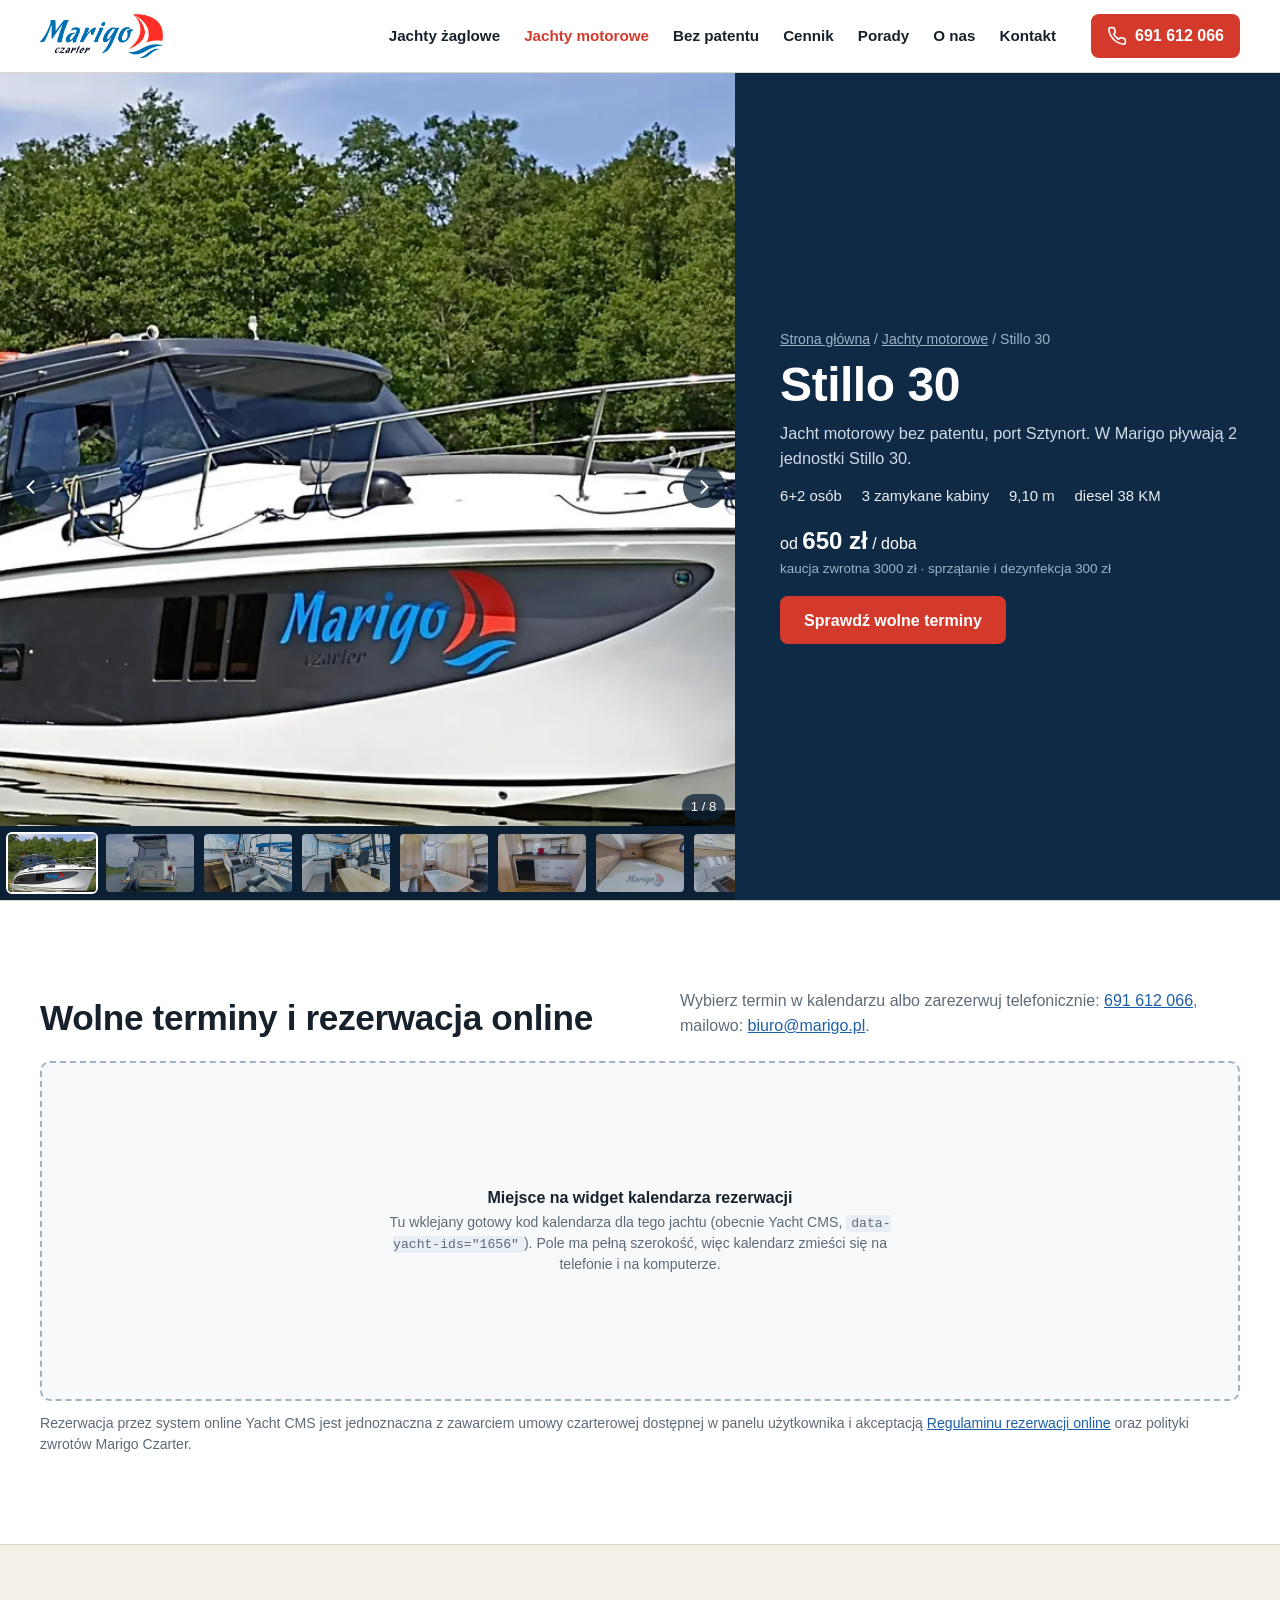
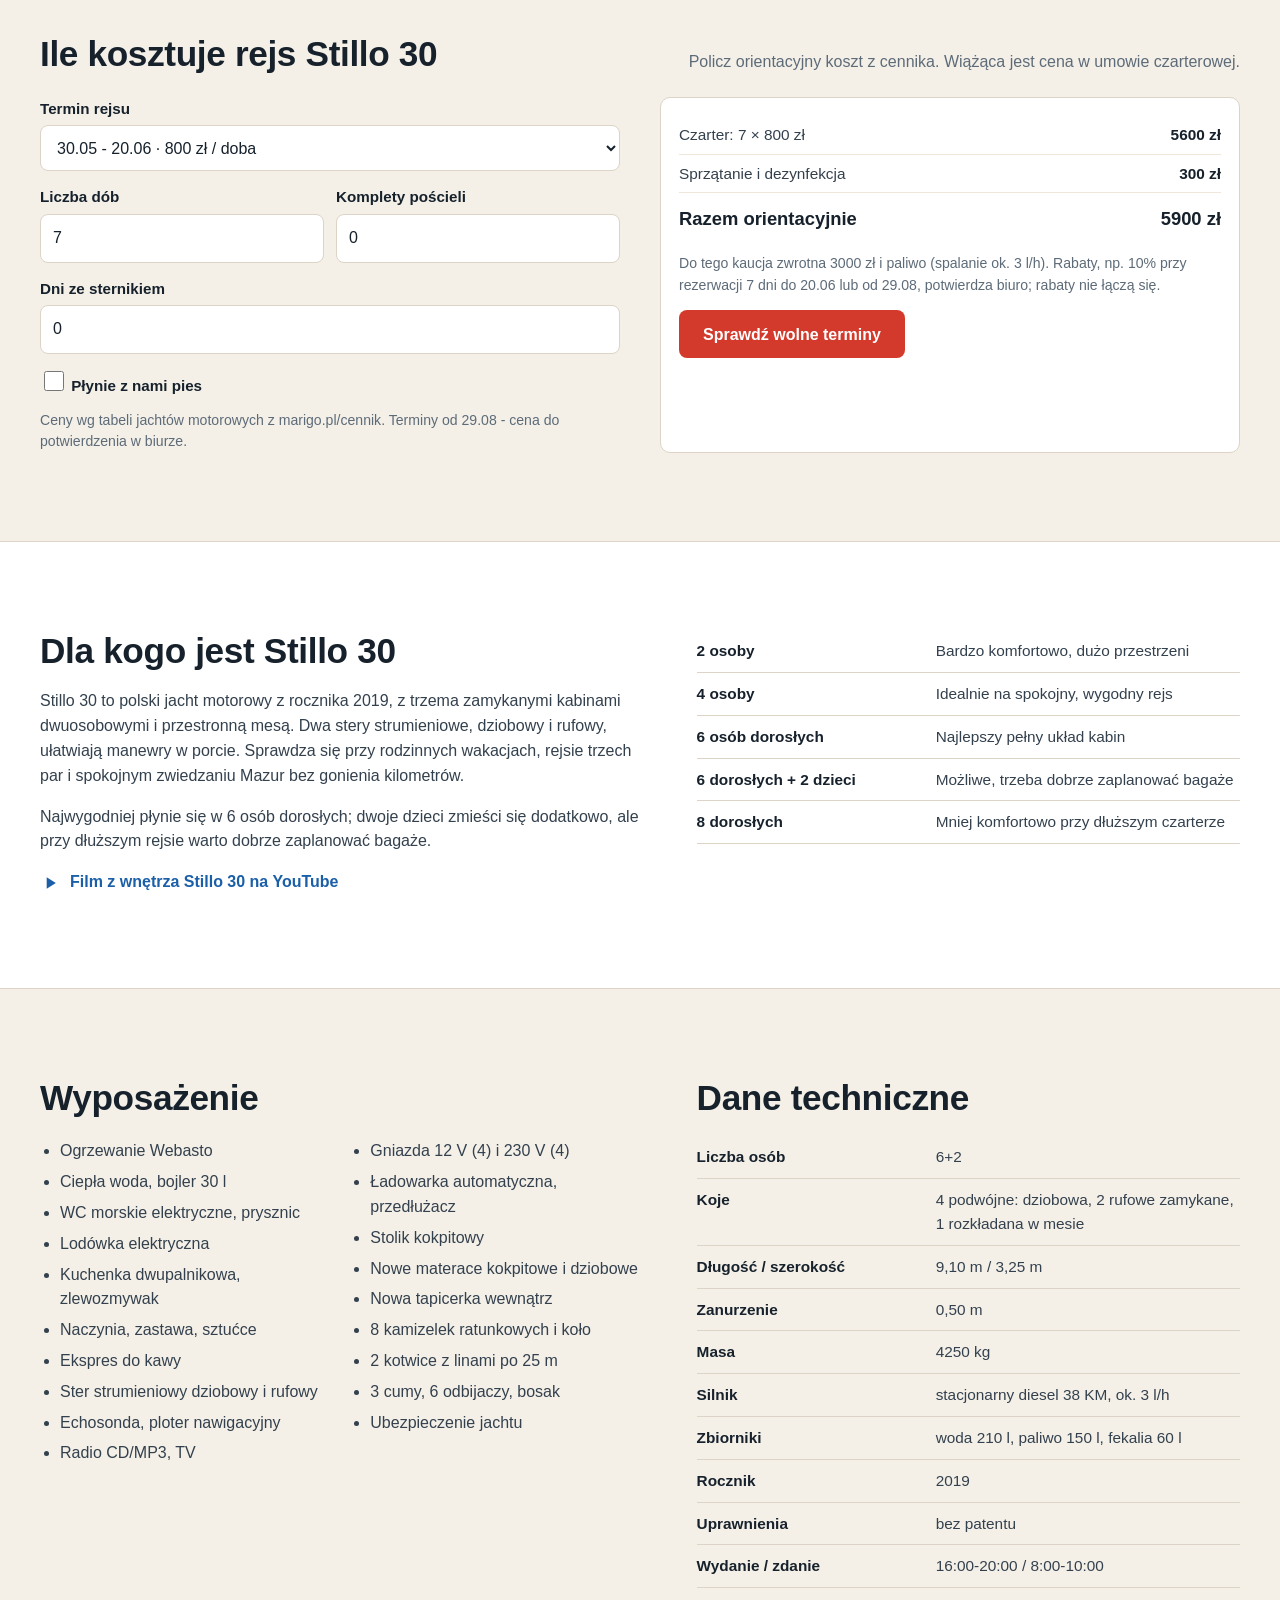
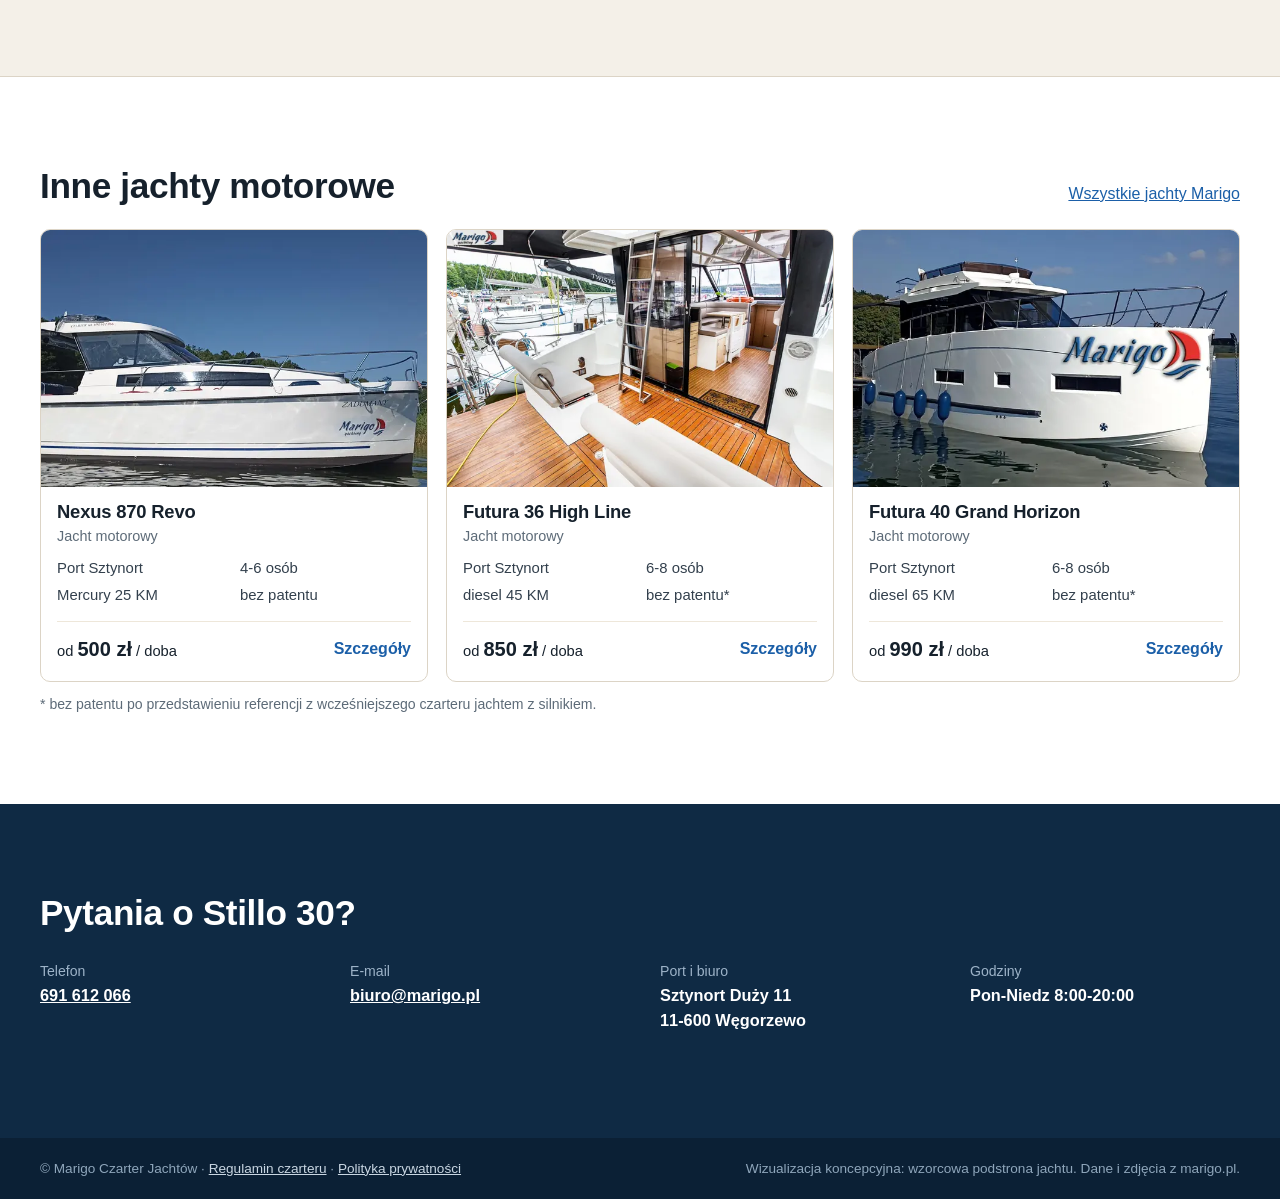
==== jacht.html @ 14c4dad3 "Wizualizacja Marigo: strona glowna + szablon podstrony jachtu (Stillo 30)" ====
<!doctype html>
<html lang="pl">
<head>
<meta charset="utf-8">
<meta name="viewport" content="width=device-width, initial-scale=1">
<meta name="robots" content="noindex, nofollow">
<title>Stillo 30 - czarter jachtu motorowego bez patentu, Sztynort - Marigo (wizualizacja)</title>
<meta name="description" content="Wzorcowa podstrona jachtu: Stillo 30, jacht motorowy bez patentu w porcie Sztynort. Galeria, parametry, kalendarz rezerwacji i kalkulator kosztu.">
<link rel="preload" as="image" href="img/stillo-1.webp">
<link rel="stylesheet" href="style.css">
</head>
<body>
<!-- Szablon podstrony jachtu (wzor: Stillo 30). Dane, ceny i zdjecia z marigo.pl/stillo-30 i marigo.pl/cennik (stan 22.10.2026).
     Ramka #kalendarz to miejsce na gotowy kod widgetu kalendarza rezerwacji - na obecnej stronie:
     <div data-yacht-widget="calendar" data-yacht-ids="1656" ...> + skrypt widget.yachtcms.eu/sdk/yacht-sdk.js -->
<header class="top">
  <div class="wrap">
    <a class="logo" href="index.html" aria-label="Marigo Czarter - strona główna"><img src="img/logo-marigo.png" alt="Marigo czarter" width="421" height="150"></a>
    <nav class="nav" aria-label="Menu główne">
      <a href="index.html#flota">Jachty żaglowe</a>
      <a href="index.html#flota" class="akt">Jachty motorowe</a>
      <a href="index.html#flota">Bez patentu</a>
      <a href="index.html#ceny">Cennik</a>
      <a href="https://marigo.pl/blog/" target="_blank" rel="noopener">Porady</a>
      <a href="index.html#o-nas">O nas</a>
      <a href="#kontakt">Kontakt</a>
    </nav>
    <a class="top-tel" href="tel:+48691612066" aria-label="Zadzwoń: 691 612 066"><svg class="ico" viewBox="0 0 24 24" fill="none" stroke="currentColor" stroke-width="2" stroke-linecap="round" stroke-linejoin="round" aria-hidden="true"><path d="M22 16.9v3a2 2 0 0 1-2.2 2 19.8 19.8 0 0 1-8.6-3.1 19.5 19.5 0 0 1-6-6A19.8 19.8 0 0 1 2.1 4.2 2 2 0 0 1 4.1 2h3a2 2 0 0 1 2 1.7c.1.9.4 1.8.7 2.7a2 2 0 0 1-.5 2.1L8 9.8a16 16 0 0 0 6 6l1.3-1.3a2 2 0 0 1 2.1-.4c.9.3 1.8.6 2.7.7a2 2 0 0 1 1.7 2z"/></svg><span>691 612 066</span></a>
    <button class="burger" type="button" aria-expanded="false" aria-controls="panel" aria-label="Otwórz menu"><svg class="ico" viewBox="0 0 24 24" fill="none" stroke="currentColor" stroke-width="2.2" stroke-linecap="round" aria-hidden="true"><path d="M4 7h16M4 12h16M4 17h16"/></svg></button>
  </div>
  <div class="panel" id="panel">
    <a href="index.html#flota">Wszystkie jachty</a>
    <a href="#kalendarz">Wolne terminy Stillo 30</a>
    <a href="#koszt">Koszt rejsu</a>
    <a href="#wyposazenie">Wyposażenie i dane</a>
    <a href="index.html#ceny">Cennik i zasady</a>
    <a href="#kontakt">Kontakt</a>
  </div>
</header>

<main>
  <section class="jhero">
    <div class="galeria" id="galeria">
      <img class="glowne" id="glowne" src="img/stillo-1.webp" alt="Stillo 30 Marigo na jeziorze" width="1400" height="680" fetchpriority="high">
      <button class="strz l" type="button" data-kier="-1" aria-label="Poprzednie zdjęcie"><svg class="ico" viewBox="0 0 24 24" fill="none" stroke="currentColor" stroke-width="2.4" stroke-linecap="round" aria-hidden="true"><path d="M15 5l-7 7 7 7"/></svg></button>
      <button class="strz p" type="button" data-kier="1" aria-label="Następne zdjęcie"><svg class="ico" viewBox="0 0 24 24" fill="none" stroke="currentColor" stroke-width="2.4" stroke-linecap="round" aria-hidden="true"><path d="M9 5l7 7-7 7"/></svg></button>
      <span class="licz" id="licz">1 / 8</span>
      <div class="miniatury" id="miniatury">
        <button type="button" aria-current="true" data-src="img/stillo-1.webp" data-alt="Stillo 30 Marigo na jeziorze"><img src="img/stillo-1-t.webp" alt="" loading="lazy"></button>
        <button type="button" data-src="img/stillo-2.webp" data-alt="Rufa Stillo 30 z platformą kąpielową"><img src="img/stillo-2-t.webp" alt="" loading="lazy"></button>
        <button type="button" data-src="img/stillo-3.webp" data-alt="Sterówka Stillo 30"><img src="img/stillo-3-t.webp" alt="" loading="lazy"></button>
        <button type="button" data-src="img/stillo-4.webp" data-alt="Część dzienna przy sterówce"><img src="img/stillo-4-t.webp" alt="" loading="lazy"></button>
        <button type="button" data-src="img/stillo-5.webp" data-alt="Mesa Stillo 30"><img src="img/stillo-5-t.webp" alt="" loading="lazy"></button>
        <button type="button" data-src="img/stillo-6.webp" data-alt="Kambuz Stillo 30"><img src="img/stillo-6-t.webp" alt="" loading="lazy"></button>
        <button type="button" data-src="img/stillo-7.webp" data-alt="Kabina rufowa Stillo 30"><img src="img/stillo-7-t.webp" alt="" loading="lazy"></button>
        <button type="button" data-src="img/stillo-8.webp" data-alt="Mesa i zejście do kabin"><img src="img/stillo-8-t.webp" alt="" loading="lazy"></button>
      </div>
    </div>
    <div class="jpanel">
      <div class="wrap">
        <p class="okruchy"><a href="index.html">Strona główna</a> / <a href="index.html#flota">Jachty motorowe</a> / Stillo 30</p>
        <h1>Stillo 30</h1>
        <p class="pod">Jacht motorowy bez patentu, port Sztynort. W Marigo pływają 2 jednostki Stillo 30.</p>
        <ul class="fakty">
          <li>6+2 osób</li>
          <li>3 zamykane kabiny</li>
          <li>9,10 m</li>
          <li>diesel 38 KM</li>
        </ul>
        <p class="jcena">od <b>650 zł</b> / doba<small>kaucja zwrotna 3000 zł · sprzątanie i dezynfekcja 300 zł</small></p>
        <a class="btn btn-red" href="#kalendarz" id="cta-terminy">Sprawdź wolne terminy</a>
      </div>
    </div>
  </section>

  <section class="sek" id="kalendarz">
    <div class="wrap">
      <div class="sek-head">
        <h2>Wolne terminy i rezerwacja online</h2>
        <p>Wybierz termin w kalendarzu albo zarezerwuj telefonicznie: <a href="tel:+48691612066">691 612 066</a>, mailowo: <a href="mailto:biuro@marigo.pl">biuro@marigo.pl</a>.</p>
      </div>
      <!-- ZASLEPKA: tu wkleic gotowy kod widgetu kalendarza rezerwacji dla tego jachtu -->
      <div class="widget jasny duzy" role="note">
        <strong>Miejsce na widget kalendarza rezerwacji</strong>
        <p>Tu wklejany gotowy kod kalendarza dla tego jachtu (obecnie Yacht CMS, <code>data-yacht-ids="1656"</code>). Pole ma pełną szerokość, więc kalendarz zmieści się na telefonie i na komputerze.</p>
      </div>
      <p class="uwaga">Rezerwacja przez system online Yacht CMS jest jednoznaczna z zawarciem umowy czarterowej dostępnej w panelu użytkownika i akceptacją <a href="https://marigo.pl/regulamin-rezerwacji-online/" target="_blank" rel="noopener">Regulaminu rezerwacji online</a> oraz polityki zwrotów Marigo Czarter.</p>
    </div>
  </section>

  <section class="sek sand" id="koszt">
    <div class="wrap">
      <div class="sek-head">
        <h2>Ile kosztuje rejs Stillo 30</h2>
        <p>Policz orientacyjny koszt z cennika. Wiążąca jest cena w umowie czarterowej.</p>
      </div>
      <div class="kal-grid">
        <form class="form" id="kalk" onsubmit="return false">
          <div class="pole">
            <label for="k-termin">Termin rejsu</label>
            <select id="k-termin">
              <option value="650" data-sezon="0">15.04 - 29.04 · 650 zł / doba</option>
              <option value="700" data-sezon="0">29.04 - 03.05 · 700 zł / doba</option>
              <option value="700" data-sezon="0">03.05 - 20.05 · 700 zł / doba</option>
              <option value="750" data-sezon="0">20.05 - 26.05 · 750 zł / doba</option>
              <option value="950" data-sezon="0">26.05 - 30.05 · 950 zł / doba</option>
              <option value="800" data-sezon="0" selected>30.05 - 20.06 · 800 zł / doba</option>
              <option value="850" data-sezon="1">20.06 - 27.06 · 850 zł / doba</option>
              <option value="900" data-sezon="1">27.06 - 11.07 · 900 zł / doba</option>
              <option value="800" data-sezon="1">11.07 - 15.08 · 800 zł / doba</option>
              <option value="700" data-sezon="1">15.08 - 22.08 · 700 zł / doba</option>
              <option value="650" data-sezon="1">22.08 - 29.08 · 650 zł / doba</option>
            </select>
          </div>
          <div class="pola2">
            <div class="pole">
              <label for="k-doby">Liczba dób</label>
              <input type="number" id="k-doby" min="2" max="21" value="7" inputmode="numeric">
            </div>
            <div class="pole">
              <label for="k-poscie">Komplety pościeli</label>
              <input type="number" id="k-poscie" min="0" max="8" value="0" inputmode="numeric">
            </div>
          </div>
          <div class="pole">
            <label for="k-sternik">Dni ze sternikiem</label>
            <input type="number" id="k-sternik" min="0" max="21" value="0" inputmode="numeric">
          </div>
          <label class="chk"><input type="checkbox" id="k-pies"> Płynie z nami pies</label>
          <p class="uwaga">Ceny wg tabeli jachtów motorowych z marigo.pl/cennik. Terminy od 29.08 - cena do potwierdzenia w biurze.</p>
        </form>
        <div class="wycena" aria-live="polite">
          <table>
            <tbody id="k-tab"></tbody>
          </table>
          <p class="uwaga wazna" id="k-tydz" hidden>W sezonie (12.06 - 1.09) jachty motorowe wynajmujemy tylko na pełne tygodnie, niedziela-niedziela. Wybierz 7 lub 14 dób.</p>
          <p class="uwaga">Do tego kaucja zwrotna 3000 zł i paliwo (spalanie ok. 3 l/h). Rabaty, np. 10% przy rezerwacji 7 dni do 20.06 lub od 29.08, potwierdza biuro; rabaty nie łączą się.</p>
          <a class="btn btn-red" href="#kalendarz" style="margin-top:14px">Sprawdź wolne terminy</a>
        </div>
      </div>
    </div>
  </section>

  <section class="sek" id="opis">
    <div class="wrap dwie">
      <div>
        <h2>Dla kogo jest Stillo 30</h2>
        <p>Stillo 30 to polski jacht motorowy z rocznika 2019, z trzema zamykanymi kabinami dwuosobowymi i przestronną mesą. Dwa stery strumieniowe, dziobowy i rufowy, ułatwiają manewry w porcie. Sprawdza się przy rodzinnych wakacjach, rejsie trzech par i spokojnym zwiedzaniu Mazur bez gonienia kilometrów.</p>
        <p>Najwygodniej płynie się w 6 osób dorosłych; dwoje dzieci zmieści się dodatkowo, ale przy dłuższym rejsie warto dobrze zaplanować bagaże.</p>
        <a class="film" href="https://www.youtube.com/watch?v=AgjxUlfJUxc" target="_blank" rel="noopener"><svg class="ico" viewBox="0 0 24 24" fill="currentColor" aria-hidden="true"><path d="M8 5v14l11-7z"/></svg>Film z wnętrza Stillo 30 na YouTube</a>
      </div>
      <table class="tabela">
        <tbody>
          <tr><th>2 osoby</th><td>Bardzo komfortowo, dużo przestrzeni</td></tr>
          <tr><th>4 osoby</th><td>Idealnie na spokojny, wygodny rejs</td></tr>
          <tr><th>6 osób dorosłych</th><td>Najlepszy pełny układ kabin</td></tr>
          <tr><th>6 dorosłych + 2 dzieci</th><td>Możliwe, trzeba dobrze zaplanować bagaże</td></tr>
          <tr><th>8 dorosłych</th><td>Mniej komfortowo przy dłuższym czarterze</td></tr>
        </tbody>
      </table>
    </div>
  </section>

  <section class="sek sand" id="wyposazenie">
    <div class="wrap dwie">
      <div>
        <h2>Wyposażenie</h2>
        <ul class="kolumny">
          <li>Ogrzewanie Webasto</li>
          <li>Ciepła woda, bojler 30 l</li>
          <li>WC morskie elektryczne, prysznic</li>
          <li>Lodówka elektryczna</li>
          <li>Kuchenka dwupalnikowa, zlewozmywak</li>
          <li>Naczynia, zastawa, sztućce</li>
          <li>Ekspres do kawy</li>
          <li>Ster strumieniowy dziobowy i rufowy</li>
          <li>Echosonda, ploter nawigacyjny</li>
          <li>Radio CD/MP3, TV</li>
          <li>Gniazda 12 V (4) i 230 V (4)</li>
          <li>Ładowarka automatyczna, przedłużacz</li>
          <li>Stolik kokpitowy</li>
          <li>Nowe materace kokpitowe i dziobowe</li>
          <li>Nowa tapicerka wewnątrz</li>
          <li>8 kamizelek ratunkowych i koło</li>
          <li>2 kotwice z linami po 25 m</li>
          <li>3 cumy, 6 odbijaczy, bosak</li>
          <li>Ubezpieczenie jachtu</li>
        </ul>
      </div>
      <div>
        <h2>Dane techniczne</h2>
        <table class="tabela">
          <tbody>
            <tr><th>Liczba osób</th><td>6+2</td></tr>
            <tr><th>Koje</th><td>4 podwójne: dziobowa, 2 rufowe zamykane, 1 rozkładana w mesie</td></tr>
            <tr><th>Długość / szerokość</th><td>9,10 m / 3,25 m</td></tr>
            <tr><th>Zanurzenie</th><td>0,50 m</td></tr>
            <tr><th>Masa</th><td>4250 kg</td></tr>
            <tr><th>Silnik</th><td>stacjonarny diesel 38 KM, ok. 3 l/h</td></tr>
            <tr><th>Zbiorniki</th><td>woda 210 l, paliwo 150 l, fekalia 60 l</td></tr>
            <tr><th>Rocznik</th><td>2019</td></tr>
            <tr><th>Uprawnienia</th><td>bez patentu</td></tr>
            <tr><th>Wydanie / zdanie</th><td>16:00-20:00 / 8:00-10:00</td></tr>
          </tbody>
        </table>
      </div>
    </div>
  </section>

  <section class="sek" id="inne">
    <div class="wrap">
      <div class="sek-head">
        <h2>Inne jachty motorowe</h2>
        <p><a href="index.html#flota">Wszystkie jachty Marigo</a></p>
      </div>
      <div class="flota">
        <article class="jacht">
          <div class="fot"><img src="img/k-nexus-870.webp" alt="Nexus 870 Revo" width="640" height="427" loading="lazy" decoding="async"></div>
          <div class="opis"><h3>Nexus 870 Revo</h3><p class="typ">Jacht motorowy</p><ul><li>Port Sztynort</li><li>4-6 osób</li><li>Mercury 25 KM</li><li>bez patentu</li></ul><div class="dol"><span class="cena">od <b>500 zł</b> / doba</span><a href="https://marigo.pl/nexus-870/" target="_blank" rel="noopener">Szczegóły</a></div></div>
        </article>
        <article class="jacht">
          <div class="fot"><img src="img/k-futura-36.webp" alt="Futura 36 High Line" width="640" height="427" loading="lazy" decoding="async"></div>
          <div class="opis"><h3>Futura 36 High Line</h3><p class="typ">Jacht motorowy</p><ul><li>Port Sztynort</li><li>6-8 osób</li><li>diesel 45 KM</li><li>bez patentu*</li></ul><div class="dol"><span class="cena">od <b>850 zł</b> / doba</span><a href="https://marigo.pl/futura-36/" target="_blank" rel="noopener">Szczegóły</a></div></div>
        </article>
        <article class="jacht">
          <div class="fot"><img src="img/k-futura-40.webp" alt="Futura 40 Grand Horizon" width="640" height="427" loading="lazy" decoding="async"></div>
          <div class="opis"><h3>Futura 40 Grand Horizon</h3><p class="typ">Jacht motorowy</p><ul><li>Port Sztynort</li><li>6-8 osób</li><li>diesel 65 KM</li><li>bez patentu*</li></ul><div class="dol"><span class="cena">od <b>990 zł</b> / doba</span><a href="https://marigo.pl/futura-40/" target="_blank" rel="noopener">Szczegóły</a></div></div>
        </article>
      </div>
      <p class="uwaga">* bez patentu po przedstawieniu referencji z wcześniejszego czarteru jachtem z silnikiem.</p>
    </div>
  </section>

  <section class="sek kontakt" id="kontakt">
    <div class="wrap">
      <h2>Pytania o Stillo 30?</h2>
      <dl class="kdane">
        <div><dt>Telefon</dt><dd><a href="tel:+48691612066">691 612 066</a></dd></div>
        <div><dt>E-mail</dt><dd><a href="mailto:biuro@marigo.pl">biuro@marigo.pl</a></dd></div>
        <div><dt>Port i biuro</dt><dd>Sztynort Duży 11<br>11-600 Węgorzewo</dd></div>
        <div><dt>Godziny</dt><dd>Pon-Niedz 8:00-20:00</dd></div>
      </dl>
    </div>
  </section>
</main>

<footer class="stopka">
  <div class="wrap">
    <span>© Marigo Czarter Jachtów · <a href="https://marigo.pl/regulamin-czarteru-wazne/" target="_blank" rel="noopener">Regulamin czarteru</a> · <a href="https://marigo.pl/polityka-prywatnosci/" target="_blank" rel="noopener">Polityka prywatności</a></span>
    <span>Wizualizacja koncepcyjna: wzorcowa podstrona jachtu. Dane i zdjęcia z marigo.pl.</span>
  </div>
</footer>

<div class="mob" id="mob">
  <a class="btn btn-line" href="tel:+48691612066">Zadzwoń</a>
  <a class="btn btn-red" href="#kalendarz">Wolne terminy</a>
</div>
<script src="app.js" defer></script>
</body>
</html>
---- style.css ----
/* Marigo - koncepcja odswiezenia (lekki CSS pod GeneratePress, bez bibliotek) */
:root{
  --navy:#0f2a44;--navy-2:#16395a;--ink:#16212c;--txt:#33404d;--mut:#5d6b78;
  --sand:#f4f0e8;--line:#dcd4c6;--white:#fff;--red:#d33a2c;--red-d:#b52d21;--blue:#1b5fa8;
  --wrap:1200px;--r:10px;
  --font:-apple-system,"Segoe UI",Roboto,"Helvetica Neue",Arial,sans-serif;
}
*{box-sizing:border-box}
html{-webkit-text-size-adjust:100%;scroll-behavior:smooth}
body{margin:0;font-family:var(--font);font-size:16px;line-height:1.55;color:var(--txt);background:var(--white)}
img{max-width:100%;height:auto;display:block}
a{color:var(--blue)}
h1,h2,h3{color:var(--ink);line-height:1.18;margin:0 0 .5em;font-weight:750;letter-spacing:-.01em}
h2{font-size:clamp(1.55rem,1.1rem + 1.6vw,2.2rem)}
h3{font-size:1.12rem}
p{margin:0 0 1em}
.wrap{width:min(var(--wrap),100% - 32px);margin-inline:auto}
.btn{display:inline-flex;align-items:center;justify-content:center;gap:8px;min-height:48px;padding:12px 22px;border-radius:8px;font-weight:700;font-size:1rem;text-decoration:none;border:2px solid transparent;cursor:pointer;font-family:inherit;line-height:1.2}
.btn-red{background:var(--red);color:#fff}
.btn-red:hover{background:var(--red-d)}
.btn-line{border-color:currentColor;color:var(--ink);background:transparent}
.btn-line:hover{background:rgba(0,0,0,.04)}
.ico{width:20px;height:20px;flex:0 0 auto}

/* naglowek */
.top{background:#fff;border-bottom:1px solid var(--line);position:relative;z-index:40}
.top .wrap{display:flex;align-items:center;gap:18px;height:60px}
.logo img{height:38px;width:auto}
.nav{display:none}
.top-tel{margin-left:auto;display:inline-flex;align-items:center;justify-content:center;width:44px;height:44px;border-radius:8px;color:var(--navy);text-decoration:none}
.top-tel span{display:none}
.burger{width:44px;height:44px;border:0;background:transparent;color:var(--navy);display:inline-flex;align-items:center;justify-content:center;cursor:pointer;border-radius:8px;padding:0}
.panel{display:none;position:absolute;left:0;right:0;top:100%;background:#fff;border-bottom:1px solid var(--line);padding:6px 16px 16px;box-shadow:0 10px 20px rgba(15,42,68,.08)}
.panel.otw{display:block}
.panel a{display:block;padding:12px 4px;border-bottom:1px solid #eee7da;color:var(--ink);text-decoration:none;font-weight:600;line-height:1.45}
.panel a:last-child{border-bottom:0}

/* hero strony glownej */
.hero{background:var(--navy);color:#e9eef3;display:flex;flex-direction:column;min-height:calc(100svh - 61px)}
.hero-foto{position:relative;flex:1 1 0;min-height:min(56vw,26svh);max-height:44svh;align-self:stretch;width:100%;overflow:hidden}
.hero-foto img{position:absolute;inset:0;width:100%;height:100%;object-fit:cover;object-position:50% 45%}
.hero-foto:after{content:"";position:absolute;left:0;right:0;bottom:0;height:34%;background:linear-gradient(to bottom,rgba(15,42,68,0),var(--navy))}
.hero-in{flex:0 0 auto;padding:4px 0 clamp(14px,3svh,28px)}
.hero h1{color:#fff;font-size:clamp(1.45rem,4.1svh,2.1rem);margin-bottom:.35em}
.hero .lead{font-size:clamp(.93rem,2.3svh,1.05rem);line-height:1.5;margin-bottom:clamp(10px,2svh,18px);color:#cfdbe6}
.hero .btn{width:100%;margin-top:clamp(10px,1.8svh,16px)}

/* zaslepka widgetu */
.widget{border:2px dashed #7f9ab3;border-radius:var(--r);padding:clamp(10px,1.8svh,16px) 14px;background:rgba(255,255,255,.06);color:#dbe5ee}
.widget strong{display:block;color:#fff;font-size:1rem;line-height:1.35;margin-bottom:3px}
.widget p{margin:0;font-size:.88rem;line-height:1.45}
.widget code{font-size:.82rem;background:rgba(255,255,255,.1);padding:1px 5px;border-radius:4px}
.widget.jasny{border-color:#9fb2c4;background:#f7f9fb;color:var(--mut)}
.widget.jasny strong{color:var(--ink)}
.widget.jasny code{background:#e8eef3}
.widget.duzy{min-height:340px;display:flex;flex-direction:column;justify-content:center;align-items:center;text-align:center;padding:28px}
.widget.duzy p{max-width:520px}

/* sekcje */
.sek{padding:clamp(48px,7vw,88px) 0;border-top:1px solid var(--line)}
.sek.sand{background:var(--sand)}
.sek-head{display:flex;flex-wrap:wrap;align-items:end;justify-content:space-between;gap:12px 24px;margin-bottom:22px}
.sek-head h2{margin:0}
.sek-head p{margin:0;color:var(--mut);max-width:560px}

/* filtry floty */
.filtry{display:flex;flex-wrap:wrap;gap:10px 18px;align-items:center;margin-bottom:22px}
.typy{display:flex;flex-wrap:wrap;gap:6px}
.typy button{font:inherit;font-weight:650;font-size:.95rem;padding:9px 14px;border-radius:8px;border:1px solid var(--line);background:#fff;color:var(--ink);cursor:pointer;min-height:42px}
.typy button[aria-pressed="true"]{background:var(--navy);border-color:var(--navy);color:#fff}
.osoby{display:flex;align-items:center;gap:8px;font-weight:600;color:var(--ink);font-size:.95rem}
.osoby select{font:inherit;padding:9px 10px;border:1px solid var(--line);border-radius:8px;background:#fff;min-height:42px;color:var(--ink)}
.wynik{color:var(--mut);font-size:.93rem;margin-left:auto}

.flota{display:grid;grid-template-columns:minmax(0,1fr);gap:18px}
.jacht{background:#fff;border:1px solid var(--line);border-radius:var(--r);overflow:hidden;display:flex;flex-direction:column;min-width:0}
.jacht[hidden]{display:none}
.jacht .fot{aspect-ratio:3/2;background:#dfe6ec;overflow:hidden}
.jacht .fot img{width:100%;height:100%;object-fit:cover}
.jacht .opis{padding:14px 16px 16px;display:flex;flex-direction:column;flex:1}
.jacht h3{margin:0 0 2px;font-size:1.15rem}
.jacht .typ{color:var(--mut);font-size:.9rem;margin:0 0 10px}
.jacht ul{list-style:none;margin:0 0 14px;padding:0;font-size:.93rem;display:grid;grid-template-columns:minmax(0,1fr) minmax(0,1fr);gap:4px 12px}
.jacht li{min-width:0}
.jacht .dol{margin-top:auto;display:flex;align-items:center;justify-content:space-between;gap:10px;border-top:1px solid #eee7da;padding-top:12px}
.cena{color:var(--ink);font-size:.92rem}
.cena b{font-size:1.25rem}
.jacht .dol a{font-weight:700;text-decoration:none;color:var(--blue);white-space:nowrap}
.jacht .dol a:hover{text-decoration:underline}
.brak{display:none;padding:18px;border:1px dashed var(--line);border-radius:var(--r);color:var(--mut)}
.brak.widac{display:block}

/* w cenie */
.dwie{display:grid;grid-template-columns:minmax(0,1fr);gap:28px;align-items:start}
.lista{list-style:none;margin:0;padding:0}
.lista li{padding:11px 0 11px 26px;border-bottom:1px solid var(--line);position:relative}
.lista li:before{content:"";position:absolute;left:4px;top:19px;width:9px;height:9px;border-radius:50%;background:var(--red)}
.lista li:last-child{border-bottom:0}
.lista b{color:var(--ink)}
.foto-opis{border-radius:var(--r);overflow:hidden}
.foto-opis figcaption{font-size:.88rem;color:var(--mut);padding-top:8px}
.foto-opis img{border-radius:var(--r);width:100%}

.zasady{display:grid;grid-template-columns:minmax(0,1fr);gap:24px 40px}
.zasady h3{margin-bottom:.3em}
.zasady p,.zasady ul{font-size:.97rem}
.zasady ul{padding-left:20px;margin:0 0 1em}

/* kontakt */
.kontakt{background:var(--navy);color:#d7e2ec;border-top:0}
.kontakt h2{color:#fff}
.kontakt a{color:#fff}
.kdane{display:grid;grid-template-columns:minmax(0,1fr);gap:20px 40px;font-size:1.02rem}
.kdane dt{color:#9db3c8;font-size:.88rem;margin-top:10px}
.kdane dd{margin:0;color:#fff;font-weight:600}
.kontakt .btn{margin-top:14px}
.stopka{background:#0b2035;color:#8fa6bb;font-size:.85rem;padding:20px 0 90px}
.stopka .wrap{display:flex;flex-wrap:wrap;gap:8px 24px;justify-content:space-between}
.stopka a{color:#c9d6e2}

/* dolny pasek telefonu - po przewinieciu */
.mob{position:fixed;left:0;right:0;bottom:0;z-index:50;display:flex;gap:8px;padding:8px 10px calc(8px + env(safe-area-inset-bottom));background:#fff;border-top:1px solid var(--line);transform:translateY(110%);transition:transform .25s ease;box-shadow:0 -6px 16px rgba(15,42,68,.08)}
.mob.widac{transform:none}
.mob .btn{flex:1;min-height:46px;padding:10px 12px;font-size:.95rem}

/* podstrona jachtu */
.okruchy{font-size:.88rem;color:var(--mut);margin:0 0 6px}
.okruchy a{color:var(--mut)}
.jhero{background:var(--navy);color:#dbe5ee;display:flex;flex-direction:column;min-height:calc(100svh - 61px)}
.galeria{position:relative;flex:1 1 0;min-height:min(60vw,28svh);max-height:46svh;align-self:stretch;width:100%;background:#0b2035;overflow:hidden}
.galeria .glowne{position:absolute;inset:0;width:100%;height:100%;object-fit:cover}
.galeria .strz{position:absolute;top:50%;transform:translateY(-50%);width:42px;height:42px;border-radius:50%;border:0;background:rgba(11,32,53,.72);color:#fff;cursor:pointer;display:flex;align-items:center;justify-content:center;z-index:2}
.galeria .strz.l{left:10px}.galeria .strz.p{right:10px}
.galeria .licz{position:absolute;right:10px;bottom:10px;background:rgba(11,32,53,.75);color:#fff;font-size:.82rem;padding:3px 9px;border-radius:20px;z-index:2}
.miniatury{display:none}
.jpanel{flex:0 0 auto;padding:14px 0 clamp(14px,3svh,26px)}
.jpanel .okruchy,.jpanel .okruchy a{color:#9db3c8}
.jpanel h1{color:#fff;font-size:clamp(1.6rem,4.6svh,2.4rem);margin-bottom:.15em}
.jpanel .pod{color:#cfdbe6;margin-bottom:clamp(8px,1.6svh,14px);font-size:clamp(.92rem,2.2svh,1.02rem)}
.fakty{display:flex;flex-wrap:wrap;gap:4px 20px;list-style:none;margin:0 0 clamp(8px,1.6svh,14px);padding:0;font-size:.93rem;color:#e9eef3}
.fakty li{white-space:nowrap}
.jcena{color:#fff;margin:0}
.jcena b{font-size:1.5rem}
.jcena small{color:#9db3c8;display:block;font-size:.84rem}
.jpanel .btn{width:100%;margin-top:clamp(10px,1.8svh,16px)}

.kal-grid{display:grid;grid-template-columns:minmax(0,1fr);gap:28px}
.form label{display:block;font-weight:650;color:var(--ink);font-size:.95rem;margin:0 0 5px}
.form select,.form input[type=number]{width:100%;font:inherit;padding:11px 12px;border:1px solid var(--line);border-radius:8px;background:#fff;color:var(--ink);min-height:46px}
.pole{margin-bottom:14px}
.pola2{display:grid;grid-template-columns:minmax(0,1fr) minmax(0,1fr);gap:12px}
.chk{display:flex;gap:10px;align-items:center;font-weight:600;color:var(--ink);margin-bottom:10px}
.chk input{width:20px;height:20px}
.wycena{background:#fff;border:1px solid var(--line);border-radius:var(--r);padding:18px}
.wycena table{width:100%;border-collapse:collapse;font-size:.96rem}
.wycena td{padding:7px 0;border-bottom:1px solid #eee7da;vertical-align:top}
.wycena td:last-child{text-align:right;white-space:nowrap;padding-left:12px;font-weight:650;color:var(--ink)}
.wycena tr.suma td{border-bottom:0;font-size:1.15rem;color:var(--ink);font-weight:800;padding-top:12px}
.uwaga{font-size:.88rem;color:var(--mut);margin:12px 0 0}
.uwaga.wazna{color:#8a3a12;background:#fbefe4;border-radius:8px;padding:9px 12px}
.cennik{width:100%;border-collapse:collapse;font-size:.95rem;background:#fff;border:1px solid var(--line);border-radius:var(--r);overflow:hidden}
.cennik th,.cennik td{padding:8px 12px;border-bottom:1px solid #eee7da;text-align:left}
.cennik th{background:#eef2f6;color:var(--ink);font-size:.88rem}
.cennik td:last-child,.cennik th:last-child{text-align:right}
.cennik tr.akt td{background:#fff5e9;font-weight:700;color:var(--ink)}

.tabela{width:100%;border-collapse:collapse;font-size:.96rem}
.tabela th,.tabela td{padding:9px 0;border-bottom:1px solid var(--line);text-align:left;vertical-align:top}
.tabela th{color:var(--ink);width:44%;padding-right:12px;font-weight:650}
.kolumny{columns:1;column-gap:40px;padding-left:20px;margin:0}
.kolumny li{break-inside:avoid;padding:3px 0}
.film{display:inline-flex;align-items:center;gap:10px;font-weight:700;text-decoration:none}

@media (min-width:600px){
  .flota{grid-template-columns:repeat(2,minmax(0,1fr))}
  .hero .btn,.jpanel .btn{width:auto}
  .kolumny{columns:2}
  .kdane{grid-template-columns:repeat(2,minmax(0,1fr))}
}
@media (min-width:900px){
  .flota{grid-template-columns:repeat(3,minmax(0,1fr))}
  .dwie{grid-template-columns:minmax(0,1.05fr) minmax(0,.95fr);gap:56px}
  .zasady{grid-template-columns:repeat(3,minmax(0,1fr))}
  .kal-grid{grid-template-columns:minmax(0,1fr) minmax(0,1fr);gap:40px}
  .kdane{grid-template-columns:repeat(4,minmax(0,1fr))}
}
@media (min-width:761px){
  .mob{display:none}
  .stopka{padding-bottom:20px}
}
@media (min-width:1025px){
  .top{position:sticky;top:0}
  .top .wrap{height:72px}
  .logo img{height:44px}
  .nav{display:flex;gap:2px;margin-left:auto}
  .nav a{padding:10px 11px;color:var(--ink);text-decoration:none;font-weight:600;font-size:.95rem;white-space:nowrap;border-radius:6px}
  .nav a:hover{background:var(--sand)}
  .nav a.akt{color:var(--red)}
  .top-tel{margin-left:6px;width:auto;height:auto;padding:10px 16px;background:var(--red);color:#fff;font-weight:700;gap:8px;white-space:nowrap}
  .top-tel:hover{background:var(--red-d)}
  .top-tel span{display:inline}
  .burger{display:none}
  .hero,.jhero{min-height:calc(100svh - 73px)}
}
@media (min-width:1025px) and (max-width:1180px){
  .nav a{padding:10px 8px;font-size:.9rem}
  .top-tel{padding:10px 12px}
}

/* hero na szerokim ekranie: tekst + zdjecie obok */
@media (min-width:761px){
  .hero{display:grid;grid-template-columns:minmax(0,1fr) minmax(0,1.05fr);align-items:stretch}
  .hero-foto{order:2;max-height:none;min-height:0;height:100%}
  .hero-foto:after{top:0;bottom:0;left:0;right:auto;width:22%;height:auto;background:linear-gradient(to right,var(--navy),rgba(15,42,68,0))}
  .hero-in{order:1;align-self:center;padding:40px clamp(24px,4vw,64px) 40px max(16px,calc((100vw - var(--wrap))/2))}
  .hero-in .wrap{width:auto;margin:0}
  .hero h1{font-size:clamp(2rem,1.2rem + 2.2vw,3.1rem)}
  .hero .lead{font-size:1.1rem;max-width:34em}
  .widget{padding:18px 18px}

  .jhero{display:grid;grid-template-columns:minmax(0,1.35fr) minmax(0,1fr);align-items:stretch}
  .galeria{max-height:none;min-height:0;height:100%;display:flex;flex-direction:column}
  .galeria .glowne{position:relative;inset:auto;flex:1 1 0;min-height:0;height:auto}
  .miniatury{display:flex;gap:6px;padding:6px;background:#0b2035;overflow-x:auto;flex:0 0 auto}
  .miniatury button{flex:0 0 auto;width:92px;height:62px;padding:0;border:2px solid transparent;border-radius:6px;overflow:hidden;cursor:pointer;background:none;opacity:.7}
  .miniatury button[aria-current="true"]{border-color:#fff;opacity:1}
  .miniatury img{width:100%;height:100%;object-fit:cover}
  .galeria .licz{bottom:80px}
  .jpanel{align-self:center;padding:36px max(16px,calc((100vw - var(--wrap))/2)) 36px clamp(24px,3.5vw,56px)}
  .jpanel .wrap{width:auto;margin:0}
  .jpanel h1{font-size:clamp(2.1rem,1.4rem + 2vw,3rem)}
}
/* niskie ekrany komputerow */
@media (min-width:761px) and (max-height:820px){
  .hero h1{font-size:clamp(1.9rem,1.1rem + 1.9vw,2.6rem)}
  .hero .lead{font-size:1.02rem;margin-bottom:14px}
  .jpanel h1{font-size:2.1rem}
  .fakty{font-size:.9rem}
}
@media (prefers-reduced-motion:reduce){html{scroll-behavior:auto}.mob{transition:none}}
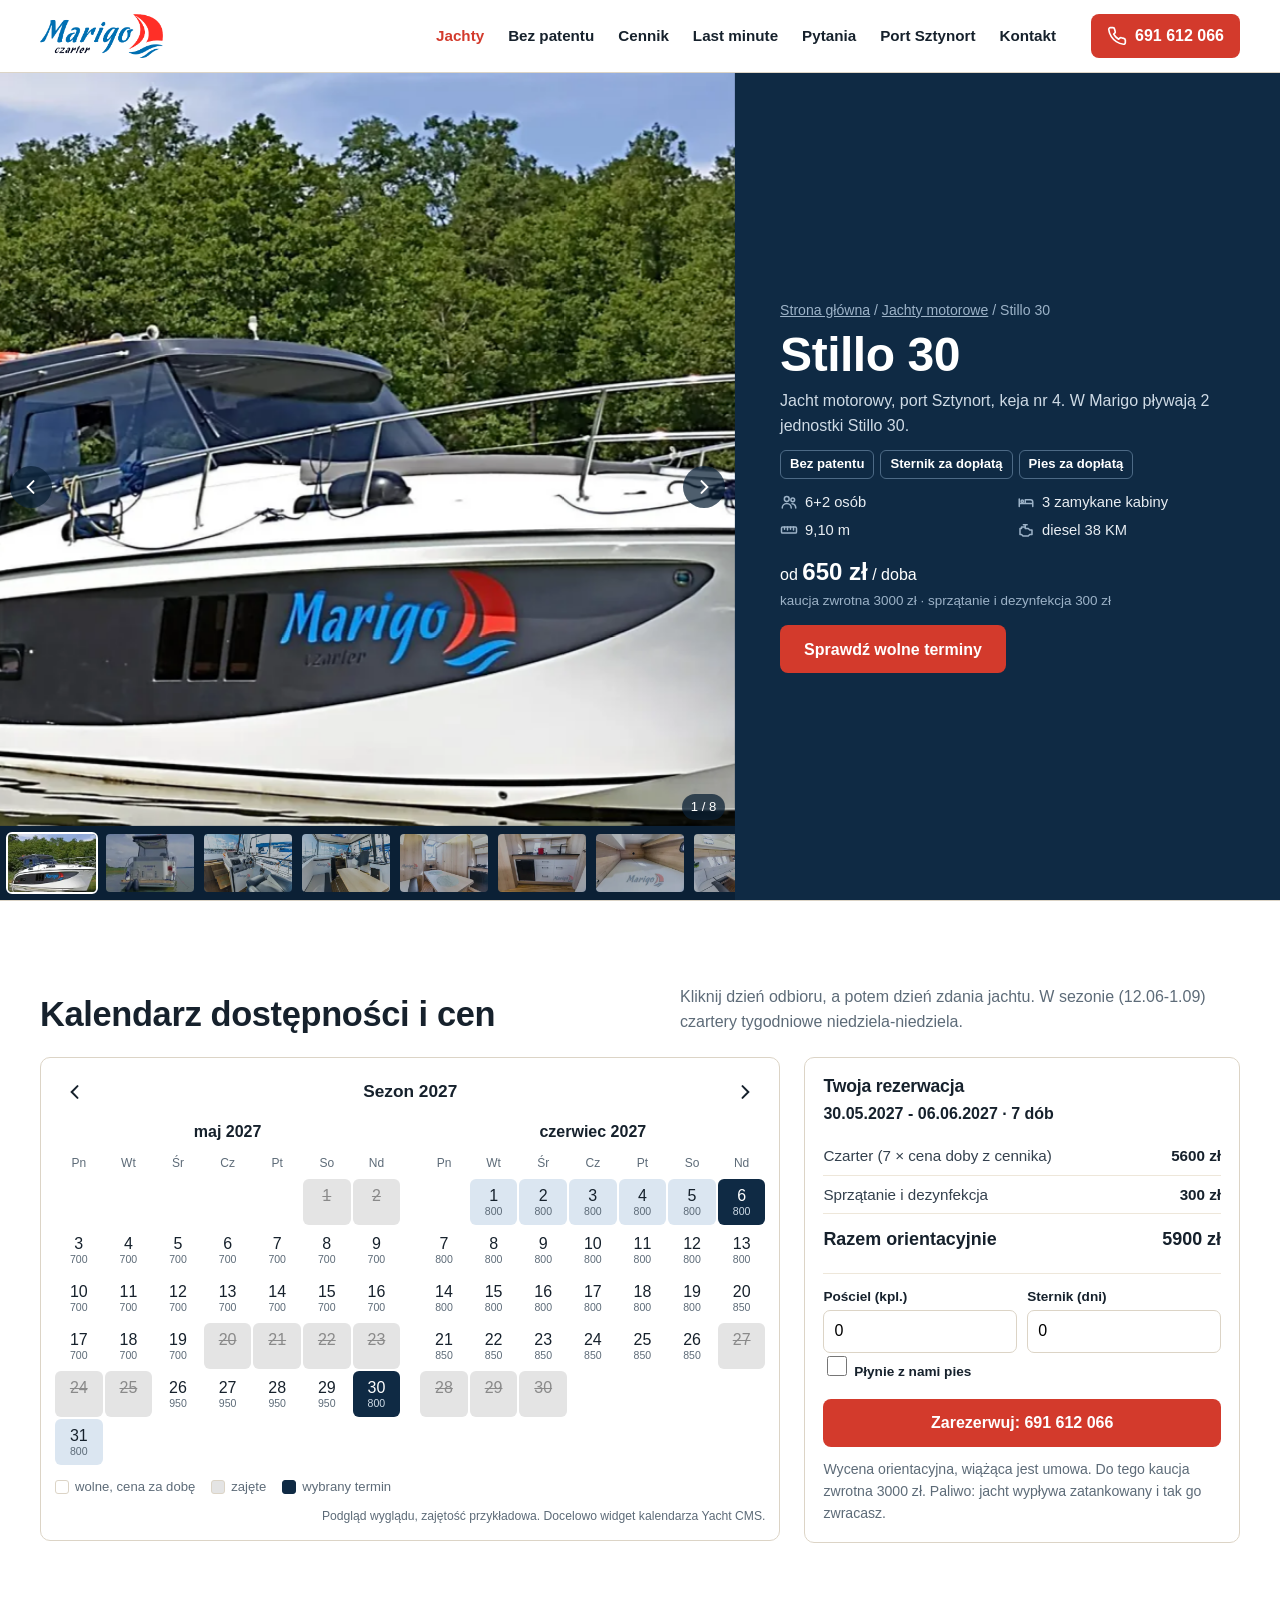
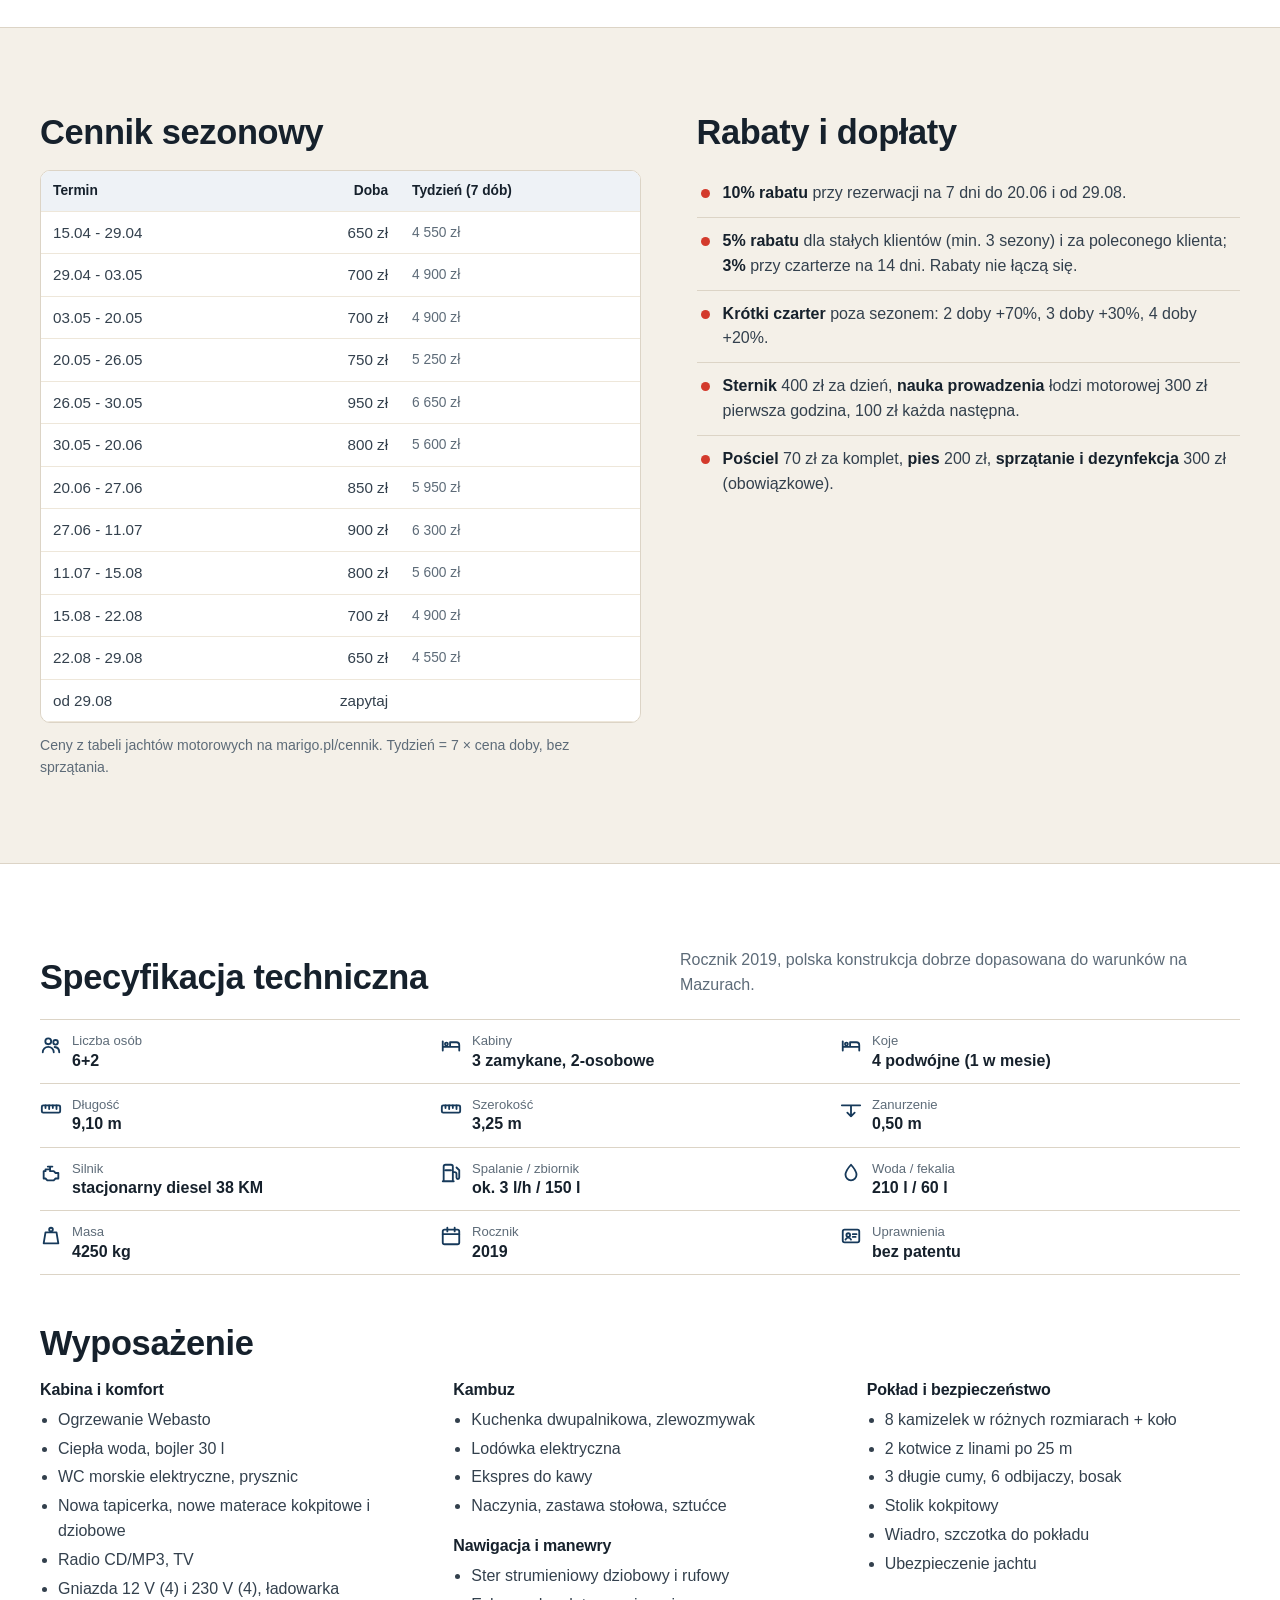
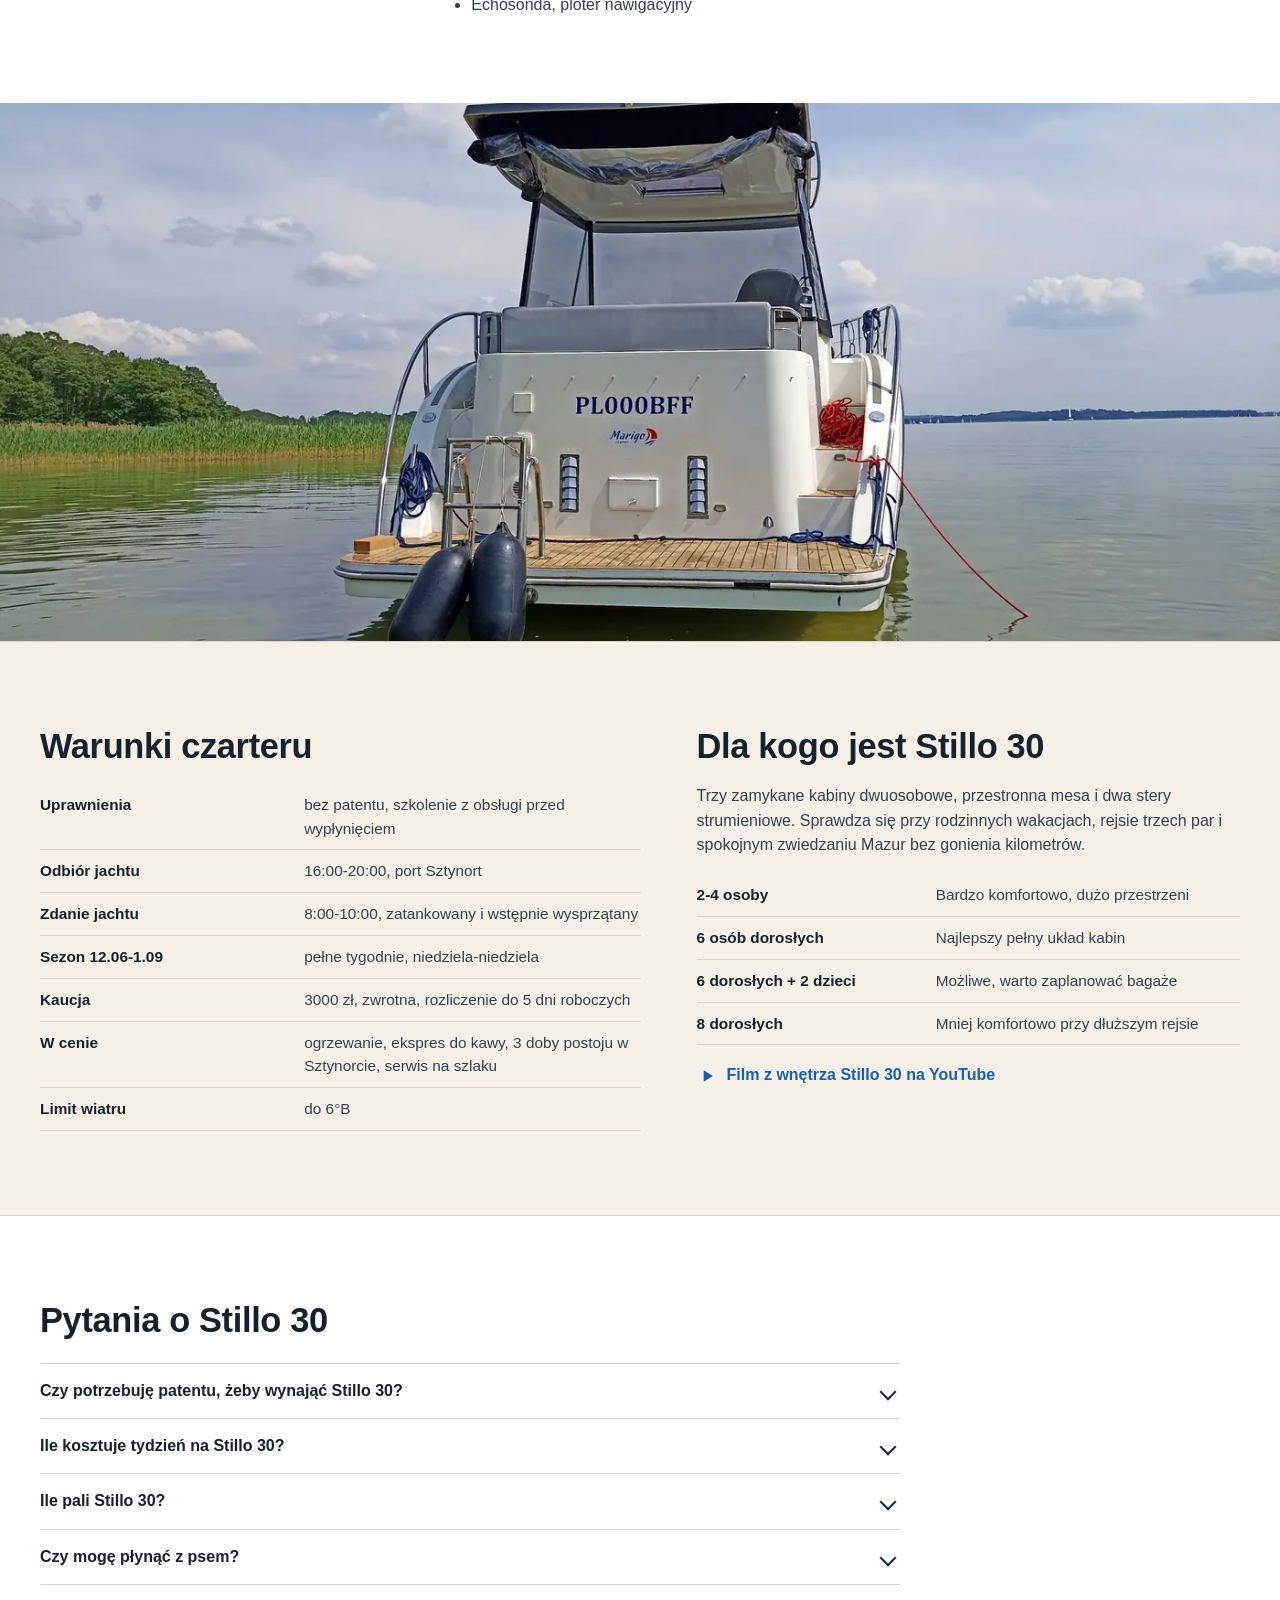
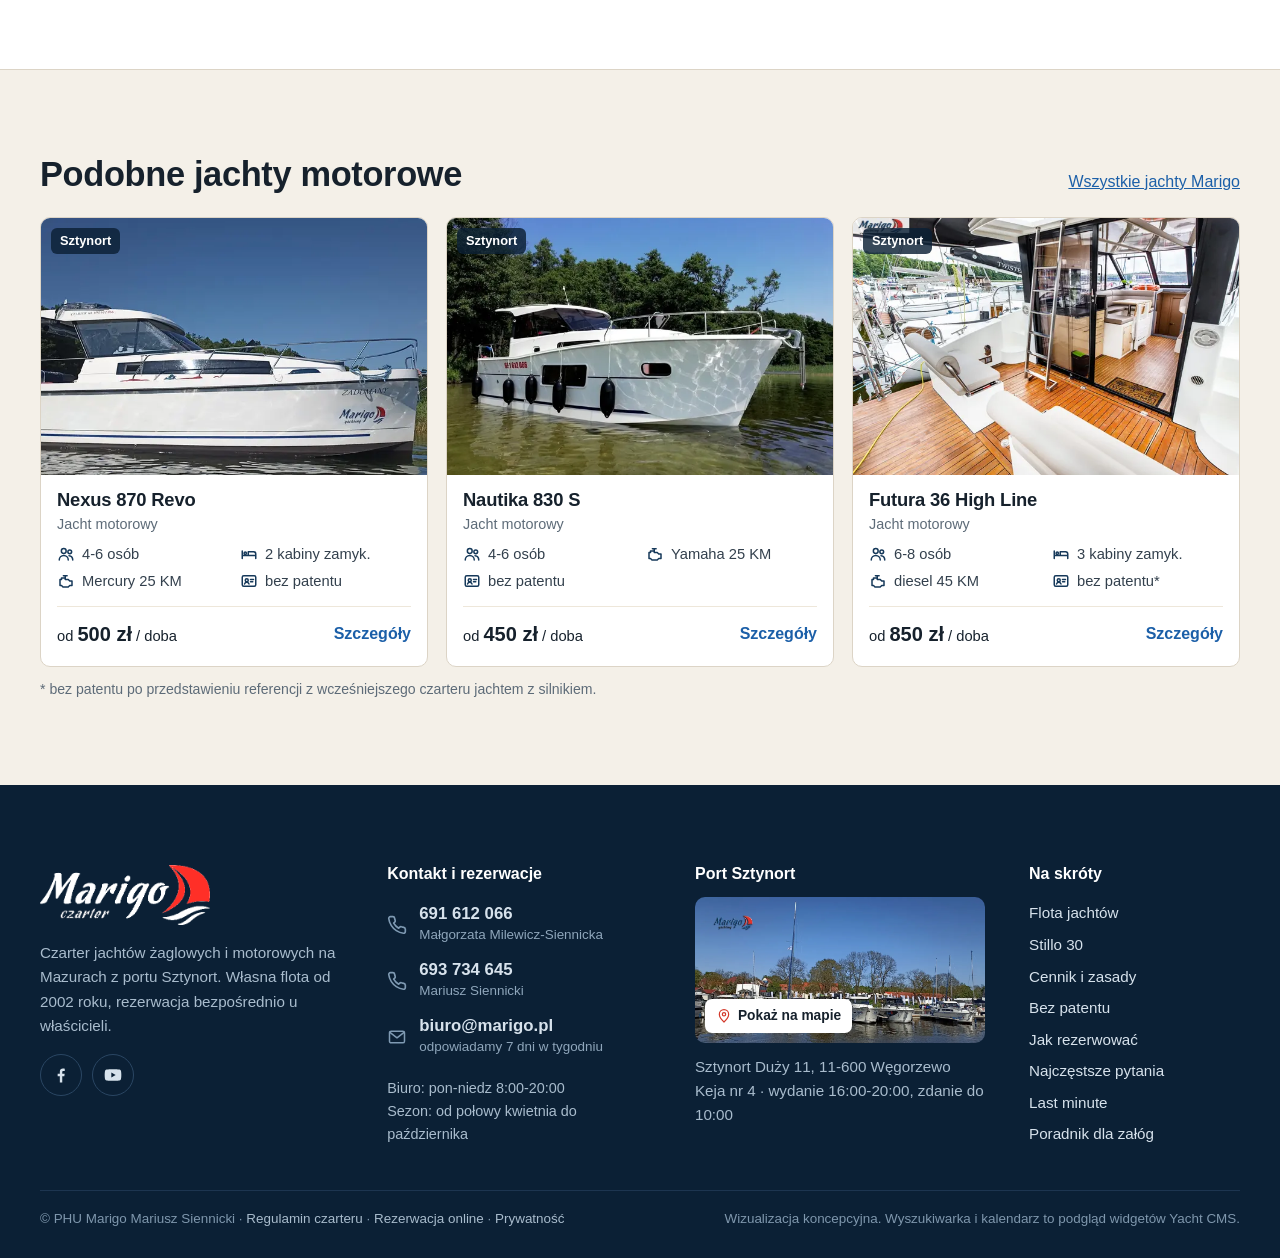
==== commit c7a98b96: "Wersja 2: wzor naczarter - podglad wyszukiwarki i kalendarza, opinie, wiecej mozliwosci, FAQ, port, " ====
--- a/jacht.html
+++ b/jacht.html
@@ -5,35 +5,63 @@
 <meta name="viewport" content="width=device-width, initial-scale=1">
 <meta name="robots" content="noindex, nofollow">
 <title>Stillo 30 - czarter jachtu motorowego bez patentu, Sztynort - Marigo (wizualizacja)</title>
-<meta name="description" content="Wzorcowa podstrona jachtu: Stillo 30, jacht motorowy bez patentu w porcie Sztynort. Galeria, parametry, kalendarz rezerwacji i kalkulator kosztu.">
+<meta name="description" content="Wzorcowa podstrona jachtu: Stillo 30, jacht motorowy bez patentu w porcie Sztynort. Galeria, parametry, kalendarz rezerwacji, cennik i kalkulator kosztu.">
 <link rel="preload" as="image" href="img/stillo-1.webp">
+<link rel="icon" href="data:,">
 <link rel="stylesheet" href="style.css">
 </head>
-<body>
+<body class="strona-jachtu">
 <!-- Szablon podstrony jachtu (wzor: Stillo 30). Dane, ceny i zdjecia z marigo.pl/stillo-30 i marigo.pl/cennik (stan 22.10.2026).
-     Ramka #kalendarz to miejsce na gotowy kod widgetu kalendarza rezerwacji - na obecnej stronie:
-     <div data-yacht-widget="calendar" data-yacht-ids="1656" ...> + skrypt widget.yachtcms.eu/sdk/yacht-sdk.js -->
+     Kalendarz to PODGLAD wygladu. Docelowo w #kalendarz wkleja sie kod widgetu Yacht CMS, na obecnej stronie:
+     <div data-yacht-widget="calendar" data-yacht-ids="1656" data-apikey="..."></div> + <script src="https://widget.yachtcms.eu/sdk/yacht-sdk.js" ...>
+     Zajete terminy w podgladzie (data-zajete w app.js) sa PRZYKLADOWE. Ceny za dobe - tabela jachtow motorowych z marigo.pl/cennik przeniesiona na daty 2027. -->
+<svg width="0" height="0" style="position:absolute" aria-hidden="true">
+  <symbol id="i-os" viewBox="0 0 24 24" fill="none" stroke="currentColor" stroke-width="2" stroke-linecap="round" stroke-linejoin="round"><circle cx="9" cy="8" r="3.2"/><path d="M3 20c0-3.3 2.7-6 6-6s6 2.7 6 6"/><circle cx="17" cy="9" r="2.5"/><path d="M16 14.2c2.8.3 5 2.6 5 5.8"/></symbol>
+  <symbol id="i-kab" viewBox="0 0 24 24" fill="none" stroke="currentColor" stroke-width="2" stroke-linecap="round" stroke-linejoin="round"><path d="M3 18V8M3 14h18v4M21 14v-2a3 3 0 0 0-3-3h-7v5"/><circle cx="7" cy="11" r="1.6"/></symbol>
+  <symbol id="i-sil" viewBox="0 0 24 24" fill="none" stroke="currentColor" stroke-width="2" stroke-linecap="round" stroke-linejoin="round"><path d="M4 10h2V8h5v2h4l2 2h3v6h-3l-2 2H8l-2-2H4z"/><path d="M11 5v3M8.5 5h5"/></symbol>
+  <symbol id="i-port" viewBox="0 0 24 24" fill="none" stroke="currentColor" stroke-width="2" stroke-linecap="round" stroke-linejoin="round"><circle cx="12" cy="5" r="2"/><path d="M12 7v14M8 11h8M5 14a7 7 0 0 0 14 0"/></symbol>
+  <symbol id="i-pat" viewBox="0 0 24 24" fill="none" stroke="currentColor" stroke-width="2" stroke-linecap="round" stroke-linejoin="round"><rect x="3" y="5" width="18" height="14" rx="2"/><circle cx="9" cy="11" r="2"/><path d="M6 16c.6-1.5 1.7-2.2 3-2.2s2.4.7 3 2.2M14 10h4M14 13h3"/></symbol>
+  <symbol id="i-dl" viewBox="0 0 24 24" fill="none" stroke="currentColor" stroke-width="2" stroke-linecap="round" stroke-linejoin="round"><rect x="2" y="8" width="20" height="8" rx="1.5"/><path d="M6 8v3M10 8v4M14 8v3M18 8v4"/></symbol>
+  <symbol id="i-rok" viewBox="0 0 24 24" fill="none" stroke="currentColor" stroke-width="2" stroke-linecap="round" stroke-linejoin="round"><rect x="3" y="5" width="18" height="16" rx="2"/><path d="M3 10h18M8 3v4M16 3v4"/></symbol>
+  <symbol id="i-pal" viewBox="0 0 24 24" fill="none" stroke="currentColor" stroke-width="2" stroke-linecap="round" stroke-linejoin="round"><path d="M4 21V5a2 2 0 0 1 2-2h6a2 2 0 0 1 2 2v16M3 21h12M6 9h6M14 11h2a2 2 0 0 1 2 2v4a1.5 1.5 0 0 0 3 0V9l-3-3"/></symbol>
+  <symbol id="i-woda" viewBox="0 0 24 24" fill="none" stroke="currentColor" stroke-width="2" stroke-linecap="round" stroke-linejoin="round"><path d="M12 3s6 6.5 6 11a6 6 0 0 1-12 0c0-4.5 6-11 6-11z"/></symbol>
+  <symbol id="i-zan" viewBox="0 0 24 24" fill="none" stroke="currentColor" stroke-width="2" stroke-linecap="round" stroke-linejoin="round"><path d="M2 8h20M12 8v12M8 16l4 4 4-4"/></symbol>
+  <symbol id="i-wag" viewBox="0 0 24 24" fill="none" stroke="currentColor" stroke-width="2" stroke-linecap="round" stroke-linejoin="round"><path d="M6 8h12l2 12H4z"/><circle cx="12" cy="5" r="2"/></symbol>
+  <symbol id="i-cz" viewBox="0 0 24 24" fill="none" stroke="currentColor" stroke-width="2" stroke-linecap="round" stroke-linejoin="round"><circle cx="12" cy="12" r="9"/><path d="M12 7v5l3 2"/></symbol>
+  <symbol id="i-tel" viewBox="0 0 24 24" fill="none" stroke="currentColor" stroke-width="2" stroke-linecap="round" stroke-linejoin="round"><path d="M22 16.9v3a2 2 0 0 1-2.2 2 19.8 19.8 0 0 1-8.6-3.1 19.5 19.5 0 0 1-6-6A19.8 19.8 0 0 1 2.1 4.2 2 2 0 0 1 4.1 2h3a2 2 0 0 1 2 1.7c.1.9.4 1.8.7 2.7a2 2 0 0 1-.5 2.1L8 9.8a16 16 0 0 0 6 6l1.3-1.3a2 2 0 0 1 2.1-.4c.9.3 1.8.6 2.7.7a2 2 0 0 1 1.7 2z"/></symbol>
+  <symbol id="o-duzy" viewBox="0 0 32 32" fill="none" stroke="currentColor" stroke-width="1.5" stroke-linecap="round" stroke-linejoin="round"><path d="M15 4v18M15 5l10 15H15M14 7L6 20h8"/><path d="M4 24h24l-3 4H7z"/></symbol>
+  <symbol id="o-ster" viewBox="0 0 32 32" fill="none" stroke="currentColor" stroke-width="1.5" stroke-linecap="round" stroke-linejoin="round"><circle cx="16" cy="16" r="8"/><circle cx="16" cy="16" r="2.5"/><path d="M16 3v5M16 24v5M3 16h5M24 16h5M6.8 6.8l3.5 3.5M21.7 21.7l3.5 3.5M6.8 25.2l3.5-3.5M21.7 10.3l3.5-3.5"/></symbol>
+  <symbol id="o-pies" viewBox="0 0 32 32" fill="none" stroke="currentColor" stroke-width="1.5" stroke-linecap="round" stroke-linejoin="round"><ellipse cx="16" cy="21" rx="5.5" ry="4.5"/><ellipse cx="8" cy="14" rx="2.2" ry="3"/><ellipse cx="24" cy="14" rx="2.2" ry="3"/><ellipse cx="12.5" cy="8.5" rx="2.2" ry="3"/><ellipse cx="19.5" cy="8.5" rx="2.2" ry="3"/></symbol>
+  <symbol id="o-krotki" viewBox="0 0 32 32" fill="none" stroke="currentColor" stroke-width="1.5" stroke-linecap="round" stroke-linejoin="round"><rect x="4" y="7" width="24" height="21" rx="2.5"/><path d="M4 13h24M10 4v5M22 4v5"/><path d="M10 19h4M18 19h4M10 23h4"/></symbol>
+  <symbol id="o-pierwszy" viewBox="0 0 32 32" fill="none" stroke="currentColor" stroke-width="1.5" stroke-linecap="round" stroke-linejoin="round"><circle cx="16" cy="16" r="11"/><circle cx="16" cy="16" r="5"/><path d="M12.5 12.5L8.2 8.2M19.5 12.5l4.3-4.3M12.5 19.5l-4.3 4.3M19.5 19.5l4.3 4.3"/></symbol>
+  <symbol id="o-last" viewBox="0 0 32 32" fill="none" stroke="currentColor" stroke-width="1.5" stroke-linecap="round" stroke-linejoin="round"><path d="M4 16V5h11l13 13-11 11z"/><circle cx="10" cy="10" r="2"/><path d="M13 21l8-8"/></symbol>
+  <symbol id="o-fb" viewBox="0 0 24 24" fill="currentColor"><path d="M13.5 21v-7.5h2.5l.4-3h-2.9V8.6c0-.9.3-1.5 1.5-1.5h1.5V4.4c-.3 0-1.2-.1-2.2-.1-2.2 0-3.7 1.3-3.7 3.8v2.4H8v3h2.6V21z"/></symbol>
+  <symbol id="o-yt" viewBox="0 0 24 24" fill="currentColor"><path d="M21.6 7.2a2.5 2.5 0 0 0-1.8-1.8C18.2 5 12 5 12 5s-6.2 0-7.8.4A2.5 2.5 0 0 0 2.4 7.2 26 26 0 0 0 2 12a26 26 0 0 0 .4 4.8 2.5 2.5 0 0 0 1.8 1.8C5.8 19 12 19 12 19s6.2 0 7.8-.4a2.5 2.5 0 0 0 1.8-1.8A26 26 0 0 0 22 12a26 26 0 0 0-.4-4.8zM10 15V9l5.2 3z"/></symbol>
+  <symbol id="o-mail" viewBox="0 0 24 24" fill="none" stroke="currentColor" stroke-width="1.8" stroke-linecap="round" stroke-linejoin="round"><rect x="3" y="5" width="18" height="14" rx="2"/><path d="M3.5 6.5L12 13l8.5-6.5"/></symbol>
+  <symbol id="o-pin" viewBox="0 0 24 24" fill="none" stroke="currentColor" stroke-width="1.8" stroke-linecap="round" stroke-linejoin="round"><path d="M12 21s7-6.2 7-11.5A7 7 0 0 0 5 9.5C5 14.8 12 21 12 21z"/><circle cx="12" cy="9.5" r="2.5"/></symbol>
+</svg>
+
 <header class="top">
   <div class="wrap">
     <a class="logo" href="index.html" aria-label="Marigo Czarter - strona główna"><img src="img/logo-marigo.png" alt="Marigo czarter" width="421" height="150"></a>
     <nav class="nav" aria-label="Menu główne">
-      <a href="index.html#flota">Jachty żaglowe</a>
-      <a href="index.html#flota" class="akt">Jachty motorowe</a>
+      <a href="index.html#flota" class="akt">Jachty</a>
       <a href="index.html#flota">Bez patentu</a>
       <a href="index.html#ceny">Cennik</a>
-      <a href="https://marigo.pl/blog/" target="_blank" rel="noopener">Porady</a>
-      <a href="index.html#o-nas">O nas</a>
+      <a href="https://marigo.pl/home/czarter-jachtow-mazury-last-minute/" target="_blank" rel="noopener">Last minute</a>
+      <a href="index.html#faq">Pytania</a>
+      <a href="index.html#sztynort">Port Sztynort</a>
       <a href="#kontakt">Kontakt</a>
     </nav>
-    <a class="top-tel" href="tel:+48691612066" aria-label="Zadzwoń: 691 612 066"><svg class="ico" viewBox="0 0 24 24" fill="none" stroke="currentColor" stroke-width="2" stroke-linecap="round" stroke-linejoin="round" aria-hidden="true"><path d="M22 16.9v3a2 2 0 0 1-2.2 2 19.8 19.8 0 0 1-8.6-3.1 19.5 19.5 0 0 1-6-6A19.8 19.8 0 0 1 2.1 4.2 2 2 0 0 1 4.1 2h3a2 2 0 0 1 2 1.7c.1.9.4 1.8.7 2.7a2 2 0 0 1-.5 2.1L8 9.8a16 16 0 0 0 6 6l1.3-1.3a2 2 0 0 1 2.1-.4c.9.3 1.8.6 2.7.7a2 2 0 0 1 1.7 2z"/></svg><span>691 612 066</span></a>
+    <a class="top-tel" href="tel:+48691612066" aria-label="Zadzwoń: 691 612 066"><svg class="ico"><use href="#i-tel"/></svg><span>691 612 066</span></a>
     <button class="burger" type="button" aria-expanded="false" aria-controls="panel" aria-label="Otwórz menu"><svg class="ico" viewBox="0 0 24 24" fill="none" stroke="currentColor" stroke-width="2.2" stroke-linecap="round" aria-hidden="true"><path d="M4 7h16M4 12h16M4 17h16"/></svg></button>
   </div>
   <div class="panel" id="panel">
+    <a href="#kalendarz">Wolne terminy i cena</a>
+    <a href="#cennik">Cennik sezonowy</a>
+    <a href="#parametry">Parametry i wyposażenie</a>
+    <a href="#warunki">Warunki czarteru</a>
     <a href="index.html#flota">Wszystkie jachty</a>
-    <a href="#kalendarz">Wolne terminy Stillo 30</a>
-    <a href="#koszt">Koszt rejsu</a>
-    <a href="#wyposazenie">Wyposażenie i dane</a>
-    <a href="index.html#ceny">Cennik i zasady</a>
     <a href="#kontakt">Kontakt</a>
   </div>
 </header>
@@ -44,7 +72,7 @@
       <img class="glowne" id="glowne" src="img/stillo-1.webp" alt="Stillo 30 Marigo na jeziorze" width="1400" height="680" fetchpriority="high">
       <button class="strz l" type="button" data-kier="-1" aria-label="Poprzednie zdjęcie"><svg class="ico" viewBox="0 0 24 24" fill="none" stroke="currentColor" stroke-width="2.4" stroke-linecap="round" aria-hidden="true"><path d="M15 5l-7 7 7 7"/></svg></button>
       <button class="strz p" type="button" data-kier="1" aria-label="Następne zdjęcie"><svg class="ico" viewBox="0 0 24 24" fill="none" stroke="currentColor" stroke-width="2.4" stroke-linecap="round" aria-hidden="true"><path d="M9 5l7 7-7 7"/></svg></button>
-      <span class="licz" id="licz">1 / 8</span>
+      <button class="licz" id="licz" type="button" aria-label="Otwórz galerię na pełnym ekranie">1 / 8</button>
       <div class="miniatury" id="miniatury">
         <button type="button" aria-current="true" data-src="img/stillo-1.webp" data-alt="Stillo 30 Marigo na jeziorze"><img src="img/stillo-1-t.webp" alt="" loading="lazy"></button>
         <button type="button" data-src="img/stillo-2.webp" data-alt="Rufa Stillo 30 z platformą kąpielową"><img src="img/stillo-2-t.webp" alt="" loading="lazy"></button>
@@ -60,12 +88,13 @@
       <div class="wrap">
         <p class="okruchy"><a href="index.html">Strona główna</a> / <a href="index.html#flota">Jachty motorowe</a> / Stillo 30</p>
         <h1>Stillo 30</h1>
-        <p class="pod">Jacht motorowy bez patentu, port Sztynort. W Marigo pływają 2 jednostki Stillo 30.</p>
+        <p class="pod">Jacht motorowy, port Sztynort, keja nr 4. W Marigo pływają 2 jednostki Stillo 30.</p>
+        <ul class="znaczki"><li>Bez patentu</li><li>Sternik za dopłatą</li><li>Pies za dopłatą</li></ul>
         <ul class="fakty">
-          <li>6+2 osób</li>
-          <li>3 zamykane kabiny</li>
-          <li>9,10 m</li>
-          <li>diesel 38 KM</li>
+          <li><svg class="i"><use href="#i-os"/></svg>6+2 osób</li>
+          <li><svg class="i"><use href="#i-kab"/></svg>3 zamykane kabiny</li>
+          <li><svg class="i"><use href="#i-dl"/></svg>9,10 m</li>
+          <li><svg class="i"><use href="#i-sil"/></svg>diesel 38 KM</li>
         </ul>
         <p class="jcena">od <b>650 zł</b> / doba<small>kaucja zwrotna 3000 zł · sprzątanie i dezynfekcja 300 zł</small></p>
         <a class="btn btn-red" href="#kalendarz" id="cta-terminy">Sprawdź wolne terminy</a>
@@ -76,180 +105,239 @@
   <section class="sek" id="kalendarz">
     <div class="wrap">
       <div class="sek-head">
-        <h2>Wolne terminy i rezerwacja online</h2>
-        <p>Wybierz termin w kalendarzu albo zarezerwuj telefonicznie: <a href="tel:+48691612066">691 612 066</a>, mailowo: <a href="mailto:biuro@marigo.pl">biuro@marigo.pl</a>.</p>
-      </div>
-      <!-- ZASLEPKA: tu wkleic gotowy kod widgetu kalendarza rezerwacji dla tego jachtu -->
-      <div class="widget jasny duzy" role="note">
-        <strong>Miejsce na widget kalendarza rezerwacji</strong>
-        <p>Tu wklejany gotowy kod kalendarza dla tego jachtu (obecnie Yacht CMS, <code>data-yacht-ids="1656"</code>). Pole ma pełną szerokość, więc kalendarz zmieści się na telefonie i na komputerze.</p>
-      </div>
-      <p class="uwaga">Rezerwacja przez system online Yacht CMS jest jednoznaczna z zawarciem umowy czarterowej dostępnej w panelu użytkownika i akceptacją <a href="https://marigo.pl/regulamin-rezerwacji-online/" target="_blank" rel="noopener">Regulaminu rezerwacji online</a> oraz polityki zwrotów Marigo Czarter.</p>
-    </div>
-  </section>
-
-  <section class="sek sand" id="koszt">
-    <div class="wrap">
-      <div class="sek-head">
-        <h2>Ile kosztuje rejs Stillo 30</h2>
-        <p>Policz orientacyjny koszt z cennika. Wiążąca jest cena w umowie czarterowej.</p>
-      </div>
-      <div class="kal-grid">
-        <form class="form" id="kalk" onsubmit="return false">
-          <div class="pole">
-            <label for="k-termin">Termin rejsu</label>
-            <select id="k-termin">
-              <option value="650" data-sezon="0">15.04 - 29.04 · 650 zł / doba</option>
-              <option value="700" data-sezon="0">29.04 - 03.05 · 700 zł / doba</option>
-              <option value="700" data-sezon="0">03.05 - 20.05 · 700 zł / doba</option>
-              <option value="750" data-sezon="0">20.05 - 26.05 · 750 zł / doba</option>
-              <option value="950" data-sezon="0">26.05 - 30.05 · 950 zł / doba</option>
-              <option value="800" data-sezon="0" selected>30.05 - 20.06 · 800 zł / doba</option>
-              <option value="850" data-sezon="1">20.06 - 27.06 · 850 zł / doba</option>
-              <option value="900" data-sezon="1">27.06 - 11.07 · 900 zł / doba</option>
-              <option value="800" data-sezon="1">11.07 - 15.08 · 800 zł / doba</option>
-              <option value="700" data-sezon="1">15.08 - 22.08 · 700 zł / doba</option>
-              <option value="650" data-sezon="1">22.08 - 29.08 · 650 zł / doba</option>
-            </select>
+        <h2>Kalendarz dostępności i cen</h2>
+        <p>Kliknij dzień odbioru, a potem dzień zdania jachtu. W sezonie (12.06-1.09) czartery tygodniowe niedziela-niedziela.</p>
+      </div>
+      <div class="rez">
+        <div class="kal" id="kal" data-start="2027-05-30" data-koniec="2027-06-06">
+          <div class="kal-nag">
+            <button type="button" id="kal-l" aria-label="Poprzedni miesiąc"><svg class="ico" viewBox="0 0 24 24" fill="none" stroke="currentColor" stroke-width="2.4" stroke-linecap="round" aria-hidden="true"><path d="M15 5l-7 7 7 7"/></svg></button>
+            <b id="kal-tyt">Sezon 2027</b>
+            <button type="button" id="kal-p" aria-label="Następny miesiąc"><svg class="ico" viewBox="0 0 24 24" fill="none" stroke="currentColor" stroke-width="2.4" stroke-linecap="round" aria-hidden="true"><path d="M9 5l7 7-7 7"/></svg></button>
           </div>
-          <div class="pola2">
-            <div class="pole">
-              <label for="k-doby">Liczba dób</label>
-              <input type="number" id="k-doby" min="2" max="21" value="7" inputmode="numeric">
+          <div class="miesiace" id="miesiace"></div>
+          <ul class="legenda"><li><i class="l-wol"></i>wolne, cena za dobę</li><li><i class="l-zaj"></i>zajęte</li><li><i class="l-wyb"></i>wybrany termin</li></ul>
+          <p class="podglad">Podgląd wyglądu, zajętość przykładowa. Docelowo widget kalendarza Yacht CMS.</p>
+        </div>
+        <aside class="wycena" aria-live="polite">
+          <h3>Twoja rezerwacja</h3>
+          <p class="termin" id="k-termin">Wybierz termin w kalendarzu</p>
+          <table><tbody id="k-tab"></tbody></table>
+          <p class="uwaga wazna" id="k-tydz" hidden>W sezonie (12.06-1.09) Stillo 30 wynajmujemy tylko na pełne tygodnie, niedziela-niedziela.</p>
+          <p class="uwaga wazna" id="k-brakceny" hidden>Ceny po 29.08 potwierdza biuro, nie są wliczone w sumę.</p>
+          <div class="dodatki" id="kalk">
+            <div class="pola2">
+              <div><label for="k-poscie">Pościel (kpl.)</label><input type="number" id="k-poscie" min="0" max="8" value="0" inputmode="numeric"></div>
+              <div><label for="k-sternik">Sternik (dni)</label><input type="number" id="k-sternik" min="0" max="21" value="0" inputmode="numeric"></div>
             </div>
-            <div class="pole">
-              <label for="k-poscie">Komplety pościeli</label>
-              <input type="number" id="k-poscie" min="0" max="8" value="0" inputmode="numeric">
-            </div>
+            <label class="chk"><input type="checkbox" id="k-pies"> Płynie z nami pies</label>
           </div>
-          <div class="pole">
-            <label for="k-sternik">Dni ze sternikiem</label>
-            <input type="number" id="k-sternik" min="0" max="21" value="0" inputmode="numeric">
-          </div>
-          <label class="chk"><input type="checkbox" id="k-pies"> Płynie z nami pies</label>
-          <p class="uwaga">Ceny wg tabeli jachtów motorowych z marigo.pl/cennik. Terminy od 29.08 - cena do potwierdzenia w biurze.</p>
-        </form>
-        <div class="wycena" aria-live="polite">
-          <table>
-            <tbody id="k-tab"></tbody>
-          </table>
-          <p class="uwaga wazna" id="k-tydz" hidden>W sezonie (12.06 - 1.09) jachty motorowe wynajmujemy tylko na pełne tygodnie, niedziela-niedziela. Wybierz 7 lub 14 dób.</p>
-          <p class="uwaga">Do tego kaucja zwrotna 3000 zł i paliwo (spalanie ok. 3 l/h). Rabaty, np. 10% przy rezerwacji 7 dni do 20.06 lub od 29.08, potwierdza biuro; rabaty nie łączą się.</p>
-          <a class="btn btn-red" href="#kalendarz" style="margin-top:14px">Sprawdź wolne terminy</a>
-        </div>
-      </div>
-    </div>
-  </section>
-
-  <section class="sek" id="opis">
+          <a class="btn btn-red" href="tel:+48691612066">Zarezerwuj: 691 612 066</a>
+          <p class="uwaga">Wycena orientacyjna, wiążąca jest umowa. Do tego kaucja zwrotna 3000 zł. Paliwo: jacht wypływa zatankowany i tak go zwracasz.</p>
+        </aside>
+      </div>
+    </div>
+  </section>
+
+  <section class="sek sand" id="cennik">
     <div class="wrap dwie">
       <div>
-        <h2>Dla kogo jest Stillo 30</h2>
-        <p>Stillo 30 to polski jacht motorowy z rocznika 2019, z trzema zamykanymi kabinami dwuosobowymi i przestronną mesą. Dwa stery strumieniowe, dziobowy i rufowy, ułatwiają manewry w porcie. Sprawdza się przy rodzinnych wakacjach, rejsie trzech par i spokojnym zwiedzaniu Mazur bez gonienia kilometrów.</p>
-        <p>Najwygodniej płynie się w 6 osób dorosłych; dwoje dzieci zmieści się dodatkowo, ale przy dłuższym rejsie warto dobrze zaplanować bagaże.</p>
-        <a class="film" href="https://www.youtube.com/watch?v=AgjxUlfJUxc" target="_blank" rel="noopener"><svg class="ico" viewBox="0 0 24 24" fill="currentColor" aria-hidden="true"><path d="M8 5v14l11-7z"/></svg>Film z wnętrza Stillo 30 na YouTube</a>
-      </div>
-      <table class="tabela">
-        <tbody>
-          <tr><th>2 osoby</th><td>Bardzo komfortowo, dużo przestrzeni</td></tr>
-          <tr><th>4 osoby</th><td>Idealnie na spokojny, wygodny rejs</td></tr>
-          <tr><th>6 osób dorosłych</th><td>Najlepszy pełny układ kabin</td></tr>
-          <tr><th>6 dorosłych + 2 dzieci</th><td>Możliwe, trzeba dobrze zaplanować bagaże</td></tr>
-          <tr><th>8 dorosłych</th><td>Mniej komfortowo przy dłuższym czarterze</td></tr>
-        </tbody>
-      </table>
-    </div>
-  </section>
-
-  <section class="sek sand" id="wyposazenie">
+        <h2>Cennik sezonowy</h2>
+        <div class="tab-ram">
+          <table class="cennik">
+            <thead><tr><th>Termin</th><th>Doba</th><th>Tydzień (7 dób)</th></tr></thead>
+            <tbody>
+              <tr><td>15.04 - 29.04</td><td>650 zł</td><td>4 550 zł</td></tr>
+              <tr><td>29.04 - 03.05</td><td>700 zł</td><td>4 900 zł</td></tr>
+              <tr><td>03.05 - 20.05</td><td>700 zł</td><td>4 900 zł</td></tr>
+              <tr><td>20.05 - 26.05</td><td>750 zł</td><td>5 250 zł</td></tr>
+              <tr><td>26.05 - 30.05</td><td>950 zł</td><td>6 650 zł</td></tr>
+              <tr><td>30.05 - 20.06</td><td>800 zł</td><td>5 600 zł</td></tr>
+              <tr><td>20.06 - 27.06</td><td>850 zł</td><td>5 950 zł</td></tr>
+              <tr><td>27.06 - 11.07</td><td>900 zł</td><td>6 300 zł</td></tr>
+              <tr><td>11.07 - 15.08</td><td>800 zł</td><td>5 600 zł</td></tr>
+              <tr><td>15.08 - 22.08</td><td>700 zł</td><td>4 900 zł</td></tr>
+              <tr><td>22.08 - 29.08</td><td>650 zł</td><td>4 550 zł</td></tr>
+              <tr><td>od 29.08</td><td>zapytaj</td><td></td></tr>
+            </tbody>
+          </table>
+        </div>
+        <p class="uwaga">Ceny z tabeli jachtów motorowych na marigo.pl/cennik. Tydzień = 7 × cena doby, bez sprzątania.</p>
+      </div>
+      <div>
+        <h2>Rabaty i dopłaty</h2>
+        <ul class="lista">
+          <li><b>10% rabatu</b> przy rezerwacji na 7 dni do 20.06 i od 29.08.</li>
+          <li><b>5% rabatu</b> dla stałych klientów (min. 3 sezony) i za poleconego klienta; <b>3%</b> przy czarterze na 14 dni. Rabaty nie łączą się.</li>
+          <li><b>Krótki czarter</b> poza sezonem: 2 doby +70%, 3 doby +30%, 4 doby +20%.</li>
+          <li><b>Sternik</b> 400 zł za dzień, <b>nauka prowadzenia</b> łodzi motorowej 300 zł pierwsza godzina, 100 zł każda następna.</li>
+          <li><b>Pościel</b> 70 zł za komplet, <b>pies</b> 200 zł, <b>sprzątanie i dezynfekcja</b> 300 zł (obowiązkowe).</li>
+        </ul>
+      </div>
+    </div>
+  </section>
+
+  <section class="sek" id="parametry">
+    <div class="wrap">
+      <div class="sek-head"><h2>Specyfikacja techniczna</h2><p>Rocznik 2019, polska konstrukcja dobrze dopasowana do warunków na Mazurach.</p></div>
+      <dl class="spec">
+        <div><svg class="i"><use href="#i-os"/></svg><span><dt>Liczba osób</dt><dd>6+2</dd></span></div>
+        <div><svg class="i"><use href="#i-kab"/></svg><span><dt>Kabiny</dt><dd>3 zamykane, 2-osobowe</dd></span></div>
+        <div><svg class="i"><use href="#i-kab"/></svg><span><dt>Koje</dt><dd>4 podwójne (1 w mesie)</dd></span></div>
+        <div><svg class="i"><use href="#i-dl"/></svg><span><dt>Długość</dt><dd>9,10 m</dd></span></div>
+        <div><svg class="i"><use href="#i-dl"/></svg><span><dt>Szerokość</dt><dd>3,25 m</dd></span></div>
+        <div><svg class="i"><use href="#i-zan"/></svg><span><dt>Zanurzenie</dt><dd>0,50 m</dd></span></div>
+        <div><svg class="i"><use href="#i-sil"/></svg><span><dt>Silnik</dt><dd>stacjonarny diesel 38 KM</dd></span></div>
+        <div><svg class="i"><use href="#i-pal"/></svg><span><dt>Spalanie / zbiornik</dt><dd>ok. 3 l/h / 150 l</dd></span></div>
+        <div><svg class="i"><use href="#i-woda"/></svg><span><dt>Woda / fekalia</dt><dd>210 l / 60 l</dd></span></div>
+        <div><svg class="i"><use href="#i-wag"/></svg><span><dt>Masa</dt><dd>4250 kg</dd></span></div>
+        <div><svg class="i"><use href="#i-rok"/></svg><span><dt>Rocznik</dt><dd>2019</dd></span></div>
+        <div><svg class="i"><use href="#i-pat"/></svg><span><dt>Uprawnienia</dt><dd>bez patentu</dd></span></div>
+      </dl>
+
+      <h2 style="margin-top:48px">Wyposażenie</h2>
+      <div class="wyp">
+        <div><h3>Kabina i komfort</h3><ul><li>Ogrzewanie Webasto</li><li>Ciepła woda, bojler 30 l</li><li>WC morskie elektryczne, prysznic</li><li>Nowa tapicerka, nowe materace kokpitowe i dziobowe</li><li>Radio CD/MP3, TV</li><li>Gniazda 12 V (4) i 230 V (4), ładowarka</li></ul></div>
+        <div><h3>Kambuz</h3><ul><li>Kuchenka dwupalnikowa, zlewozmywak</li><li>Lodówka elektryczna</li><li>Ekspres do kawy</li><li>Naczynia, zastawa stołowa, sztućce</li></ul>
+          <h3 style="margin-top:16px">Nawigacja i manewry</h3><ul><li>Ster strumieniowy dziobowy i rufowy</li><li>Echosonda, ploter nawigacyjny</li></ul></div>
+        <div><h3>Pokład i bezpieczeństwo</h3><ul><li>8 kamizelek w różnych rozmiarach + koło</li><li>2 kotwice z linami po 25 m</li><li>3 długie cumy, 6 odbijaczy, bosak</li><li>Stolik kokpitowy</li><li>Wiadro, szczotka do pokładu</li><li>Ubezpieczenie jachtu</li></ul></div>
+      </div>
+    </div>
+  </section>
+
+  <section class="pas-foto" aria-label="Stillo 30 na jeziorze">
+    <img src="img/stillo-2.webp" alt="Rufa Stillo 30 z platformą kąpielową na mazurskim jeziorze" width="1400" height="630" loading="lazy" decoding="async">
+  </section>
+
+  <section class="sek sand" id="warunki">
     <div class="wrap dwie">
       <div>
-        <h2>Wyposażenie</h2>
-        <ul class="kolumny">
-          <li>Ogrzewanie Webasto</li>
-          <li>Ciepła woda, bojler 30 l</li>
-          <li>WC morskie elektryczne, prysznic</li>
-          <li>Lodówka elektryczna</li>
-          <li>Kuchenka dwupalnikowa, zlewozmywak</li>
-          <li>Naczynia, zastawa, sztućce</li>
-          <li>Ekspres do kawy</li>
-          <li>Ster strumieniowy dziobowy i rufowy</li>
-          <li>Echosonda, ploter nawigacyjny</li>
-          <li>Radio CD/MP3, TV</li>
-          <li>Gniazda 12 V (4) i 230 V (4)</li>
-          <li>Ładowarka automatyczna, przedłużacz</li>
-          <li>Stolik kokpitowy</li>
-          <li>Nowe materace kokpitowe i dziobowe</li>
-          <li>Nowa tapicerka wewnątrz</li>
-          <li>8 kamizelek ratunkowych i koło</li>
-          <li>2 kotwice z linami po 25 m</li>
-          <li>3 cumy, 6 odbijaczy, bosak</li>
-          <li>Ubezpieczenie jachtu</li>
+        <h2>Warunki czarteru</h2>
+        <table class="tabela"><tbody>
+          <tr><th>Uprawnienia</th><td>bez patentu, szkolenie z obsługi przed wypłynięciem</td></tr>
+          <tr><th>Odbiór jachtu</th><td>16:00-20:00, port Sztynort</td></tr>
+          <tr><th>Zdanie jachtu</th><td>8:00-10:00, zatankowany i wstępnie wysprzątany</td></tr>
+          <tr><th>Sezon 12.06-1.09</th><td>pełne tygodnie, niedziela-niedziela</td></tr>
+          <tr><th>Kaucja</th><td>3000 zł, zwrotna, rozliczenie do 5 dni roboczych</td></tr>
+          <tr><th>W cenie</th><td>ogrzewanie, ekspres do kawy, 3 doby postoju w Sztynorcie, serwis na szlaku</td></tr>
+          <tr><th>Limit wiatru</th><td>do 6°B</td></tr>
+        </tbody></table>
+      </div>
+      <div>
+        <h2>Dla kogo jest Stillo 30</h2>
+        <p>Trzy zamykane kabiny dwuosobowe, przestronna mesa i dwa stery strumieniowe. Sprawdza się przy rodzinnych wakacjach, rejsie trzech par i spokojnym zwiedzaniu Mazur bez gonienia kilometrów.</p>
+        <table class="tabela"><tbody>
+          <tr><th>2-4 osoby</th><td>Bardzo komfortowo, dużo przestrzeni</td></tr>
+          <tr><th>6 osób dorosłych</th><td>Najlepszy pełny układ kabin</td></tr>
+          <tr><th>6 dorosłych + 2 dzieci</th><td>Możliwe, warto zaplanować bagaże</td></tr>
+          <tr><th>8 dorosłych</th><td>Mniej komfortowo przy dłuższym rejsie</td></tr>
+        </tbody></table>
+        <p style="margin-top:18px"><a class="film" href="https://www.youtube.com/watch?v=AgjxUlfJUxc" target="_blank" rel="noopener"><svg class="ico" viewBox="0 0 24 24" fill="currentColor" aria-hidden="true"><path d="M8 5v14l11-7z"/></svg>Film z wnętrza Stillo 30 na YouTube</a></p>
+      </div>
+    </div>
+  </section>
+
+  <section class="sek" id="faq">
+    <div class="wrap">
+      <div class="sek-head"><h2>Pytania o Stillo 30</h2></div>
+      <div class="faq">
+        <details><summary>Czy potrzebuję patentu, żeby wynająć Stillo 30?</summary><p>Nie. Stillo 30 można prowadzić bez patentu. Przed wypłynięciem pokazujemy obsługę jachtu, a jeśli chcesz, dokupisz naukę prowadzenia albo sternika.</p></details>
+        <details><summary>Ile kosztuje tydzień na Stillo 30?</summary><p>Zależnie od terminu od 4 550 zł (7 × 650 zł) do 6 300 zł (7 × 900 zł) plus 300 zł sprzątania. Rabat 10% przy rezerwacji 7 dni do 20.06 i od 29.08.</p></details>
+        <details><summary>Ile pali Stillo 30?</summary><p>Diesel 38 KM spala około 3 litrów na godzinę. Jacht wypływa zatankowany, a przed zdaniem uzupełniasz paliwo na stacji Orlen w porcie Sztynort.</p></details>
+        <details><summary>Czy mogę płynąć z psem?</summary><p>Tak, za zgodą i dopłatą 200 zł.</p></details>
+      </div>
+    </div>
+  </section>
+
+  <section class="sek sand" id="inne">
+    <div class="wrap">
+      <div class="sek-head"><h2>Podobne jachty motorowe</h2><p><a href="index.html#flota">Wszystkie jachty Marigo</a></p></div>
+      <div class="flota">
+      <article class="jacht" data-typ="motor" data-bp="1" data-os="6">
+        <div class="fot"><img src="img/k-nexus-870.webp" alt="Nexus 870 Revo - jacht Marigo" width="640" height="427" loading="lazy" decoding="async"><span class="port">Sztynort</span></div>
+        <div class="opis">
+          <h3>Nexus 870 Revo</h3>
+          <p class="typ">Jacht motorowy</p>
+          <ul class="parametry"><li><svg class="i"><use href="#i-os"/></svg>4-6 osób</li><li><svg class="i"><use href="#i-kab"/></svg>2 kabiny zamyk.</li><li><svg class="i"><use href="#i-sil"/></svg>Mercury 25 KM</li><li><svg class="i"><use href="#i-pat"/></svg>bez patentu</li></ul>
+          <div class="dol"><span class="cena">od <b>500 zł</b> / doba</span><a href="https://marigo.pl/nexus-870/" target="_blank" rel="noopener">Szczegóły</a></div>
+        </div>
+      </article>
+      <article class="jacht" data-typ="motor" data-bp="1" data-os="6">
+        <div class="fot"><img src="img/k-nautika-830.webp" alt="Nautika 830 S - jacht Marigo" width="640" height="427" loading="lazy" decoding="async"><span class="port">Sztynort</span></div>
+        <div class="opis">
+          <h3>Nautika 830 S</h3>
+          <p class="typ">Jacht motorowy</p>
+          <ul class="parametry"><li><svg class="i"><use href="#i-os"/></svg>4-6 osób</li><li><svg class="i"><use href="#i-sil"/></svg>Yamaha 25 KM</li><li><svg class="i"><use href="#i-pat"/></svg>bez patentu</li></ul>
+          <div class="dol"><span class="cena">od <b>450 zł</b> / doba</span><a href="https://marigo.pl/nautika-830/" target="_blank" rel="noopener">Szczegóły</a></div>
+        </div>
+      </article>
+      <article class="jacht" data-typ="motor" data-bp="1" data-os="8">
+        <div class="fot"><img src="img/k-futura-36.webp" alt="Futura 36 High Line - jacht Marigo" width="640" height="427" loading="lazy" decoding="async"><span class="port">Sztynort</span></div>
+        <div class="opis">
+          <h3>Futura 36 High Line</h3>
+          <p class="typ">Jacht motorowy</p>
+          <ul class="parametry"><li><svg class="i"><use href="#i-os"/></svg>6-8 osób</li><li><svg class="i"><use href="#i-kab"/></svg>3 kabiny zamyk.</li><li><svg class="i"><use href="#i-sil"/></svg>diesel 45 KM</li><li><svg class="i"><use href="#i-pat"/></svg>bez patentu*</li></ul>
+          <div class="dol"><span class="cena">od <b>850 zł</b> / doba</span><a href="https://marigo.pl/futura-36/" target="_blank" rel="noopener">Szczegóły</a></div>
+        </div>
+      </article>
+      </div>
+      <p class="uwaga">* bez patentu po przedstawieniu referencji z wcześniejszego czarteru jachtem z silnikiem.</p>
+    </div>
+  </section>
+
+</main>
+
+<footer class="stopka" id="kontakt">
+  <div class="wrap">
+    <div class="stopka-gora">
+      <div class="st-marka">
+        <a href="index.html" aria-label="Marigo Czarter - strona główna"><img src="img/logo-marigo-biale.png" alt="Marigo czarter" width="421" height="150" loading="lazy"></a>
+        <p>Czarter jachtów żaglowych i motorowych na Mazurach z portu Sztynort. Własna flota od 2002 roku, rezerwacja bezpośrednio u właścicieli.</p>
+        <div class="social">
+          <a href="https://www.facebook.com/MarigoCzarterMazury" target="_blank" rel="noopener" aria-label="Marigo na Facebooku"><svg><use href="#o-fb"/></svg></a>
+          <a href="https://www.youtube.com/@marigoCzarter" target="_blank" rel="noopener" aria-label="Marigo na YouTube"><svg><use href="#o-yt"/></svg></a>
+        </div>
+      </div>
+      <div class="st-kontakt">
+        <h3>Kontakt i rezerwacje</h3>
+        <a class="st-tel" href="tel:+48691612066"><svg><use href="#i-tel"/></svg><span><b>691 612 066</b><small>Małgorzata Milewicz-Siennicka</small></span></a>
+        <a class="st-tel" href="tel:+48693734645"><svg><use href="#i-tel"/></svg><span><b>693 734 645</b><small>Mariusz Siennicki</small></span></a>
+        <a class="st-tel" href="mailto:biuro@marigo.pl"><svg><use href="#o-mail"/></svg><span><b>biuro@marigo.pl</b><small>odpowiadamy 7 dni w tygodniu</small></span></a>
+        <p class="st-godz">Biuro: pon-niedz 8:00-20:00<br>Sezon: od połowy kwietnia do października</p>
+      </div>
+      <div class="st-port">
+        <h3>Port Sztynort</h3>
+        <a class="st-mapa" href="https://www.google.com/maps?cid=15749309610134002816" target="_blank" rel="noopener"><img src="img/port-sztynort.webp" alt="Port Sztynort, jachty Marigo przy kei" width="1200" height="539" loading="lazy" decoding="async"><span><svg><use href="#o-pin"/></svg>Pokaż na mapie</span></a>
+        <p>Sztynort Duży 11, 11-600 Węgorzewo<br>Keja nr 4 · wydanie 16:00-20:00, zdanie do 10:00</p>
+      </div>
+      <div class="st-linki">
+        <h3>Na skróty</h3>
+        <ul>
+          <li><a href="index.html#flota">Flota jachtów</a></li>
+          <li><a href="jacht.html">Stillo 30</a></li>
+          <li><a href="index.html#ceny">Cennik i zasady</a></li>
+          <li><a href="index.html#mozliwosci">Bez patentu</a></li>
+          <li><a href="index.html#rezerwacja">Jak rezerwować</a></li>
+          <li><a href="index.html#faq">Najczęstsze pytania</a></li>
+          <li><a href="https://marigo.pl/home/czarter-jachtow-mazury-last-minute/" target="_blank" rel="noopener">Last minute</a></li>
+          <li><a href="https://marigo.pl/blog/" target="_blank" rel="noopener">Poradnik dla załóg</a></li>
         </ul>
       </div>
-      <div>
-        <h2>Dane techniczne</h2>
-        <table class="tabela">
-          <tbody>
-            <tr><th>Liczba osób</th><td>6+2</td></tr>
-            <tr><th>Koje</th><td>4 podwójne: dziobowa, 2 rufowe zamykane, 1 rozkładana w mesie</td></tr>
-            <tr><th>Długość / szerokość</th><td>9,10 m / 3,25 m</td></tr>
-            <tr><th>Zanurzenie</th><td>0,50 m</td></tr>
-            <tr><th>Masa</th><td>4250 kg</td></tr>
-            <tr><th>Silnik</th><td>stacjonarny diesel 38 KM, ok. 3 l/h</td></tr>
-            <tr><th>Zbiorniki</th><td>woda 210 l, paliwo 150 l, fekalia 60 l</td></tr>
-            <tr><th>Rocznik</th><td>2019</td></tr>
-            <tr><th>Uprawnienia</th><td>bez patentu</td></tr>
-            <tr><th>Wydanie / zdanie</th><td>16:00-20:00 / 8:00-10:00</td></tr>
-          </tbody>
-        </table>
-      </div>
-    </div>
-  </section>
-
-  <section class="sek" id="inne">
-    <div class="wrap">
-      <div class="sek-head">
-        <h2>Inne jachty motorowe</h2>
-        <p><a href="index.html#flota">Wszystkie jachty Marigo</a></p>
-      </div>
-      <div class="flota">
-        <article class="jacht">
-          <div class="fot"><img src="img/k-nexus-870.webp" alt="Nexus 870 Revo" width="640" height="427" loading="lazy" decoding="async"></div>
-          <div class="opis"><h3>Nexus 870 Revo</h3><p class="typ">Jacht motorowy</p><ul><li>Port Sztynort</li><li>4-6 osób</li><li>Mercury 25 KM</li><li>bez patentu</li></ul><div class="dol"><span class="cena">od <b>500 zł</b> / doba</span><a href="https://marigo.pl/nexus-870/" target="_blank" rel="noopener">Szczegóły</a></div></div>
-        </article>
-        <article class="jacht">
-          <div class="fot"><img src="img/k-futura-36.webp" alt="Futura 36 High Line" width="640" height="427" loading="lazy" decoding="async"></div>
-          <div class="opis"><h3>Futura 36 High Line</h3><p class="typ">Jacht motorowy</p><ul><li>Port Sztynort</li><li>6-8 osób</li><li>diesel 45 KM</li><li>bez patentu*</li></ul><div class="dol"><span class="cena">od <b>850 zł</b> / doba</span><a href="https://marigo.pl/futura-36/" target="_blank" rel="noopener">Szczegóły</a></div></div>
-        </article>
-        <article class="jacht">
-          <div class="fot"><img src="img/k-futura-40.webp" alt="Futura 40 Grand Horizon" width="640" height="427" loading="lazy" decoding="async"></div>
-          <div class="opis"><h3>Futura 40 Grand Horizon</h3><p class="typ">Jacht motorowy</p><ul><li>Port Sztynort</li><li>6-8 osób</li><li>diesel 65 KM</li><li>bez patentu*</li></ul><div class="dol"><span class="cena">od <b>990 zł</b> / doba</span><a href="https://marigo.pl/futura-40/" target="_blank" rel="noopener">Szczegóły</a></div></div>
-        </article>
-      </div>
-      <p class="uwaga">* bez patentu po przedstawieniu referencji z wcześniejszego czarteru jachtem z silnikiem.</p>
-    </div>
-  </section>
-
-  <section class="sek kontakt" id="kontakt">
-    <div class="wrap">
-      <h2>Pytania o Stillo 30?</h2>
-      <dl class="kdane">
-        <div><dt>Telefon</dt><dd><a href="tel:+48691612066">691 612 066</a></dd></div>
-        <div><dt>E-mail</dt><dd><a href="mailto:biuro@marigo.pl">biuro@marigo.pl</a></dd></div>
-        <div><dt>Port i biuro</dt><dd>Sztynort Duży 11<br>11-600 Węgorzewo</dd></div>
-        <div><dt>Godziny</dt><dd>Pon-Niedz 8:00-20:00</dd></div>
-      </dl>
-    </div>
-  </section>
-</main>
-
-<footer class="stopka">
-  <div class="wrap">
-    <span>© Marigo Czarter Jachtów · <a href="https://marigo.pl/regulamin-czarteru-wazne/" target="_blank" rel="noopener">Regulamin czarteru</a> · <a href="https://marigo.pl/polityka-prywatnosci/" target="_blank" rel="noopener">Polityka prywatności</a></span>
-    <span>Wizualizacja koncepcyjna: wzorcowa podstrona jachtu. Dane i zdjęcia z marigo.pl.</span>
+    </div>
+    <div class="stopka-dol">
+      <span>© PHU Marigo Mariusz Siennicki · <a href="https://marigo.pl/regulamin-czarteru-wazne/" target="_blank" rel="noopener">Regulamin czarteru</a> · <a href="https://marigo.pl/regulamin-rezerwacji-online/" target="_blank" rel="noopener">Rezerwacja online</a> · <a href="https://marigo.pl/polityka-prywatnosci/" target="_blank" rel="noopener">Prywatność</a></span>
+      <span>Wizualizacja koncepcyjna. Wyszukiwarka i kalendarz to podgląd widgetów Yacht CMS.</span>
+    </div>
   </div>
 </footer>
+
+
+<div class="lightbox" id="lightbox" hidden>
+  <img id="lb-img" src="" alt="">
+  <button class="lb-x" type="button" id="lb-x" aria-label="Zamknij galerię">×</button>
+  <button class="strz l" type="button" data-lb="-1" aria-label="Poprzednie zdjęcie"><svg class="ico" viewBox="0 0 24 24" fill="none" stroke="currentColor" stroke-width="2.4" stroke-linecap="round" aria-hidden="true"><path d="M15 5l-7 7 7 7"/></svg></button>
+  <button class="strz p" type="button" data-lb="1" aria-label="Następne zdjęcie"><svg class="ico" viewBox="0 0 24 24" fill="none" stroke="currentColor" stroke-width="2.4" stroke-linecap="round" aria-hidden="true"><path d="M9 5l7 7-7 7"/></svg></button>
+</div>
 
 <div class="mob" id="mob">
   <a class="btn btn-line" href="tel:+48691612066">Zadzwoń</a>
--- a/style.css
+++ b/style.css
@@ -1,7 +1,8 @@
-/* Marigo - koncepcja odswiezenia (lekki CSS pod GeneratePress, bez bibliotek) */
+/* Marigo - koncepcja odswiezenia (lekki CSS pod GeneratePress, bez bibliotek i zewnetrznych czcionek) */
 :root{
-  --navy:#0f2a44;--navy-2:#16395a;--ink:#16212c;--txt:#33404d;--mut:#5d6b78;
-  --sand:#f4f0e8;--line:#dcd4c6;--white:#fff;--red:#d33a2c;--red-d:#b52d21;--blue:#1b5fa8;
+  --navy:#0f2a44;--navy-2:#16395a;--navy-3:#0b2035;--ink:#16212c;--txt:#33404d;--mut:#5d6b78;
+  --sand:#f4f0e8;--line:#dcd4c6;--line-2:#eee7da;--white:#fff;--red:#d33a2c;--red-d:#b52d21;--blue:#1b5fa8;
+  --zaj:#e4e4e4;--wyb:#0f2a44;
   --wrap:1200px;--r:10px;
   --font:-apple-system,"Segoe UI",Roboto,"Helvetica Neue",Arial,sans-serif;
 }
@@ -11,8 +12,8 @@
 img{max-width:100%;height:auto;display:block}
 a{color:var(--blue)}
 h1,h2,h3{color:var(--ink);line-height:1.18;margin:0 0 .5em;font-weight:750;letter-spacing:-.01em}
-h2{font-size:clamp(1.55rem,1.1rem + 1.6vw,2.2rem)}
-h3{font-size:1.12rem}
+h2{font-size:clamp(1.5rem,1.1rem + 1.5vw,2.15rem)}
+h3{font-size:1.1rem}
 p{margin:0 0 1em}
 .wrap{width:min(var(--wrap),100% - 32px);margin-inline:auto}
 .btn{display:inline-flex;align-items:center;justify-content:center;gap:8px;min-height:48px;padding:12px 22px;border-radius:8px;font-weight:700;font-size:1rem;text-decoration:none;border:2px solid transparent;cursor:pointer;font-family:inherit;line-height:1.2}
@@ -21,6 +22,8 @@
 .btn-line{border-color:currentColor;color:var(--ink);background:transparent}
 .btn-line:hover{background:rgba(0,0,0,.04)}
 .ico{width:20px;height:20px;flex:0 0 auto}
+.i{width:18px;height:18px;flex:0 0 auto;color:var(--navy-2)}
+.mala{font-size:.82rem;color:var(--mut)}
 
 /* naglowek */
 .top{background:#fff;border-bottom:1px solid var(--line);position:relative;z-index:40}
@@ -32,39 +35,49 @@
 .burger{width:44px;height:44px;border:0;background:transparent;color:var(--navy);display:inline-flex;align-items:center;justify-content:center;cursor:pointer;border-radius:8px;padding:0}
 .panel{display:none;position:absolute;left:0;right:0;top:100%;background:#fff;border-bottom:1px solid var(--line);padding:6px 16px 16px;box-shadow:0 10px 20px rgba(15,42,68,.08)}
 .panel.otw{display:block}
-.panel a{display:block;padding:12px 4px;border-bottom:1px solid #eee7da;color:var(--ink);text-decoration:none;font-weight:600;line-height:1.45}
+.panel a{display:block;padding:12px 4px;border-bottom:1px solid var(--line-2);color:var(--ink);text-decoration:none;font-weight:600;line-height:1.45}
 .panel a:last-child{border-bottom:0}
 
 /* hero strony glownej */
-.hero{background:var(--navy);color:#e9eef3;display:flex;flex-direction:column;min-height:calc(100svh - 61px)}
-.hero-foto{position:relative;flex:1 1 0;min-height:min(56vw,26svh);max-height:44svh;align-self:stretch;width:100%;overflow:hidden}
+.hero{background:var(--navy);color:#e9eef3;display:flex;flex-direction:column;min-height:calc(100svh - 61px);position:relative}
+.hero-foto{position:relative;flex:1 1 0;min-height:min(46vw,20svh);max-height:40svh;align-self:stretch;width:100%;overflow:hidden}
 .hero-foto img{position:absolute;inset:0;width:100%;height:100%;object-fit:cover;object-position:50% 45%}
 .hero-foto:after{content:"";position:absolute;left:0;right:0;bottom:0;height:34%;background:linear-gradient(to bottom,rgba(15,42,68,0),var(--navy))}
-.hero-in{flex:0 0 auto;padding:4px 0 clamp(14px,3svh,28px)}
-.hero h1{color:#fff;font-size:clamp(1.45rem,4.1svh,2.1rem);margin-bottom:.35em}
-.hero .lead{font-size:clamp(.93rem,2.3svh,1.05rem);line-height:1.5;margin-bottom:clamp(10px,2svh,18px);color:#cfdbe6}
-.hero .btn{width:100%;margin-top:clamp(10px,1.8svh,16px)}
-
-/* zaslepka widgetu */
-.widget{border:2px dashed #7f9ab3;border-radius:var(--r);padding:clamp(10px,1.8svh,16px) 14px;background:rgba(255,255,255,.06);color:#dbe5ee}
-.widget strong{display:block;color:#fff;font-size:1rem;line-height:1.35;margin-bottom:3px}
-.widget p{margin:0;font-size:.88rem;line-height:1.45}
-.widget code{font-size:.82rem;background:rgba(255,255,255,.1);padding:1px 5px;border-radius:4px}
-.widget.jasny{border-color:#9fb2c4;background:#f7f9fb;color:var(--mut)}
-.widget.jasny strong{color:var(--ink)}
-.widget.jasny code{background:#e8eef3}
-.widget.duzy{min-height:340px;display:flex;flex-direction:column;justify-content:center;align-items:center;text-align:center;padding:28px}
-.widget.duzy p{max-width:520px}
+.hero-in{flex:0 0 auto;padding:2px 0 clamp(12px,2.4svh,24px);position:relative}
+.hero h1{color:#fff;font-size:clamp(1.35rem,3.7svh,2rem);margin-bottom:.3em}
+.hero .lead{display:none}
+.ocena{display:flex;flex-wrap:wrap;align-items:center;gap:4px 14px;font-size:.88rem;color:#cfdbe6;margin:clamp(8px,1.4svh,12px) 0 0}
+.ocena a{color:#fff;font-weight:700;text-decoration:none;display:inline-flex;align-items:center;gap:5px}
+.gw{color:#f2b33d;letter-spacing:1px}
+
+/* podglad wyszukiwarki (docelowo widget Yacht CMS) */
+.szuk{background:#fff;color:var(--ink);border-radius:var(--r);padding:clamp(10px,1.6svh,14px);box-shadow:0 10px 30px rgba(0,0,0,.18)}
+.szuk-pola{display:grid;grid-template-columns:minmax(0,1fr) minmax(0,1fr);gap:8px}
+.szuk label{display:block;font-size:.76rem;font-weight:700;color:var(--mut);margin:0 0 2px;line-height:1.3}
+.szuk input,.szuk select{width:100%;font:inherit;font-size:.95rem;padding:0 10px;height:clamp(40px,6svh,46px);border:1px solid var(--line);border-radius:7px;background:#fff;color:var(--ink);min-width:0}
+.szuk .btn{width:100%;margin-top:8px;min-height:clamp(44px,6.6svh,50px)}
+.szuk-info{font-size:.74rem;color:var(--mut);margin:6px 0 0;line-height:1.35}
+.komunikat{display:none;background:#eef4fa;border:1px solid #c9d9ea;color:var(--ink);border-radius:8px;padding:10px 14px;margin:0 0 16px;font-size:.93rem}
+.komunikat.widac{display:block}
 
 /* sekcje */
-.sek{padding:clamp(48px,7vw,88px) 0;border-top:1px solid var(--line)}
+.sek{padding:clamp(48px,7vw,84px) 0;border-top:1px solid var(--line)}
 .sek.sand{background:var(--sand)}
-.sek-head{display:flex;flex-wrap:wrap;align-items:end;justify-content:space-between;gap:12px 24px;margin-bottom:22px}
+.sek-head{display:flex;flex-wrap:wrap;align-items:end;justify-content:space-between;gap:10px 24px;margin-bottom:22px}
 .sek-head h2{margin:0}
 .sek-head p{margin:0;color:var(--mut);max-width:560px}
 
+/* typy jachtow */
+.typy-k{display:grid;grid-template-columns:minmax(0,1fr);gap:14px}
+.typ-k{position:relative;display:block;border-radius:var(--r);overflow:hidden;aspect-ratio:16/9;color:#fff;text-decoration:none;background:var(--navy)}
+.typ-k img{position:absolute;inset:0;width:100%;height:100%;object-fit:cover}
+.typ-k:after{content:"";position:absolute;inset:0;background:linear-gradient(to top,rgba(11,32,53,.88),rgba(11,32,53,.15) 60%)}
+.typ-k span{position:absolute;left:16px;right:16px;bottom:14px;z-index:1}
+.typ-k b{display:block;font-size:1.25rem;line-height:1.2}
+.typ-k small{font-size:.9rem;color:#dbe5ee}
+
 /* filtry floty */
-.filtry{display:flex;flex-wrap:wrap;gap:10px 18px;align-items:center;margin-bottom:22px}
+.filtry{display:flex;flex-wrap:wrap;gap:10px 18px;align-items:center;margin-bottom:18px}
 .typy{display:flex;flex-wrap:wrap;gap:6px}
 .typy button{font:inherit;font-weight:650;font-size:.95rem;padding:9px 14px;border-radius:8px;border:1px solid var(--line);background:#fff;color:var(--ink);cursor:pointer;min-height:42px}
 .typy button[aria-pressed="true"]{background:var(--navy);border-color:var(--navy);color:#fff}
@@ -75,118 +88,217 @@
 .flota{display:grid;grid-template-columns:minmax(0,1fr);gap:18px}
 .jacht{background:#fff;border:1px solid var(--line);border-radius:var(--r);overflow:hidden;display:flex;flex-direction:column;min-width:0}
 .jacht[hidden]{display:none}
-.jacht .fot{aspect-ratio:3/2;background:#dfe6ec;overflow:hidden}
+.jacht .fot{aspect-ratio:3/2;background:#dfe6ec;overflow:hidden;position:relative}
 .jacht .fot img{width:100%;height:100%;object-fit:cover}
+.jacht .port{position:absolute;left:10px;top:10px;background:rgba(11,32,53,.82);color:#fff;font-size:.8rem;font-weight:600;padding:3px 9px;border-radius:6px}
 .jacht .opis{padding:14px 16px 16px;display:flex;flex-direction:column;flex:1}
 .jacht h3{margin:0 0 2px;font-size:1.15rem}
 .jacht .typ{color:var(--mut);font-size:.9rem;margin:0 0 10px}
-.jacht ul{list-style:none;margin:0 0 14px;padding:0;font-size:.93rem;display:grid;grid-template-columns:minmax(0,1fr) minmax(0,1fr);gap:4px 12px}
-.jacht li{min-width:0}
-.jacht .dol{margin-top:auto;display:flex;align-items:center;justify-content:space-between;gap:10px;border-top:1px solid #eee7da;padding-top:12px}
+.parametry{list-style:none;margin:0 0 14px;padding:0;font-size:.92rem;display:grid;grid-template-columns:minmax(0,1fr) minmax(0,1fr);gap:7px 12px}
+.parametry li{display:flex;align-items:flex-start;gap:7px;min-width:0;line-height:1.35}
+.jacht .dol{margin-top:auto;display:flex;align-items:center;justify-content:space-between;gap:10px;border-top:1px solid var(--line-2);padding-top:12px}
 .cena{color:var(--ink);font-size:.92rem}
 .cena b{font-size:1.25rem}
 .jacht .dol a{font-weight:700;text-decoration:none;color:var(--blue);white-space:nowrap}
 .jacht .dol a:hover{text-decoration:underline}
 .brak{display:none;padding:18px;border:1px dashed var(--line);border-radius:var(--r);color:var(--mut)}
 .brak.widac{display:block}
-
-/* w cenie */
+.uwaga{font-size:.88rem;color:var(--mut);margin:12px 0 0}
+.uwaga.wazna{color:#8a3a12;background:#fbefe4;border-radius:8px;padding:9px 12px}
+
+/* opinie */
+.opinie-top{display:flex;flex-wrap:wrap;align-items:center;gap:10px 22px;margin-bottom:22px}
+.g-ocena{display:flex;align-items:center;gap:12px;text-decoration:none;color:var(--ink)}
+.g-ocena b{font-size:2.4rem;line-height:1}
+.g-ocena span{font-size:.92rem;color:var(--mut);line-height:1.35}
+.g-ocena .gw{font-size:1.1rem}
+.opinie{display:grid;grid-template-columns:minmax(0,1fr);gap:16px}
+.opinia{margin:0;background:#fff;border:1px solid var(--line);border-radius:var(--r);padding:18px;display:flex;flex-direction:column}
+.opinia blockquote{margin:0 0 12px;color:var(--ink);font-size:1rem;line-height:1.5}
+.opinia figcaption{margin-top:auto;font-size:.88rem;color:var(--mut)}
+.opinia figcaption b{color:var(--ink)}
+
+/* listy, dwie kolumny */
 .dwie{display:grid;grid-template-columns:minmax(0,1fr);gap:28px;align-items:start}
 .lista{list-style:none;margin:0;padding:0}
 .lista li{padding:11px 0 11px 26px;border-bottom:1px solid var(--line);position:relative}
 .lista li:before{content:"";position:absolute;left:4px;top:19px;width:9px;height:9px;border-radius:50%;background:var(--red)}
 .lista li:last-child{border-bottom:0}
 .lista b{color:var(--ink)}
-.foto-opis{border-radius:var(--r);overflow:hidden}
+.foto-opis{margin:0}
+.foto-opis img{border-radius:var(--r);width:100%}
 .foto-opis figcaption{font-size:.88rem;color:var(--mut);padding-top:8px}
-.foto-opis img{border-radius:var(--r);width:100%}
+.kroki{margin:0;padding-left:22px}
+.kroki li{padding:8px 0 8px 6px;border-bottom:1px solid var(--line)}
+.kroki li:last-child{border-bottom:0}
+.kroki b{color:var(--ink)}
 
 .zasady{display:grid;grid-template-columns:minmax(0,1fr);gap:24px 40px}
 .zasady h3{margin-bottom:.3em}
 .zasady p,.zasady ul{font-size:.97rem}
 .zasady ul{padding-left:20px;margin:0 0 1em}
 
-/* kontakt */
+/* mapa - ladowana po kliknieciu */
+.mapa{position:relative;border-radius:var(--r);overflow:hidden;background:#dfe6ec;aspect-ratio:4/3}
+.mapa img{width:100%;height:100%;object-fit:cover}
+.mapa button{position:absolute;left:50%;top:50%;transform:translate(-50%,-50%);white-space:nowrap}
+.mapa iframe{position:absolute;inset:0;width:100%;height:100%;border:0}
+.trasy{margin:0;padding-left:20px}
+.trasy li{padding:3px 0}
+
+/* FAQ */
+.faq{border-top:1px solid var(--line);max-width:860px}
+.faq details{border-bottom:1px solid var(--line)}
+.faq summary{cursor:pointer;list-style:none;padding:16px 36px 16px 0;font-weight:700;color:var(--ink);position:relative;line-height:1.4}
+.faq summary::-webkit-details-marker{display:none}
+.faq summary:after{content:"";position:absolute;right:6px;top:22px;width:10px;height:10px;border-right:2px solid var(--navy);border-bottom:2px solid var(--navy);transform:rotate(45deg);transition:transform .2s}
+.faq details[open] summary:after{transform:rotate(-135deg);top:26px}
+.faq details p{margin:0 0 16px;max-width:760px}
+
+/* pasek CTA */
+.cta-pas{background:var(--navy-2);color:#dbe5ee;padding:36px 0;border-top:0}
+.cta-pas .wrap{display:flex;flex-wrap:wrap;gap:14px 30px;align-items:center;justify-content:space-between}
+.cta-pas h2{color:#fff;margin:0;font-size:clamp(1.3rem,1rem + 1vw,1.7rem)}
+.cta-pas p{margin:4px 0 0}
+
+/* kontakt i stopka */
 .kontakt{background:var(--navy);color:#d7e2ec;border-top:0}
 .kontakt h2{color:#fff}
 .kontakt a{color:#fff}
-.kdane{display:grid;grid-template-columns:minmax(0,1fr);gap:20px 40px;font-size:1.02rem}
-.kdane dt{color:#9db3c8;font-size:.88rem;margin-top:10px}
+.kdane{display:grid;grid-template-columns:minmax(0,1fr);gap:16px 40px;font-size:1.02rem;margin:0}
+.kdane dt{color:#9db3c8;font-size:.88rem;margin-top:6px}
 .kdane dd{margin:0;color:#fff;font-weight:600}
-.kontakt .btn{margin-top:14px}
-.stopka{background:#0b2035;color:#8fa6bb;font-size:.85rem;padding:20px 0 90px}
-.stopka .wrap{display:flex;flex-wrap:wrap;gap:8px 24px;justify-content:space-between}
-.stopka a{color:#c9d6e2}
+.kontakt .btn{margin-top:18px}
+.stopka{background:var(--navy-3);color:#8fa6bb;font-size:.9rem;padding:40px 0 90px}
+.stopka-kol{display:grid;grid-template-columns:minmax(0,1fr) minmax(0,1fr);gap:24px 28px;margin-bottom:28px}
+.stopka h3{color:#fff;font-size:.98rem;margin:0 0 8px}
+.stopka ul{list-style:none;margin:0;padding:0}
+.stopka li{padding:3px 0}
+.stopka a{color:#c9d6e2;text-decoration:none}
+.stopka a:hover{text-decoration:underline}
+.stopka-dol{border-top:1px solid #1d3550;padding-top:16px;display:flex;flex-wrap:wrap;gap:8px 24px;justify-content:space-between;font-size:.84rem}
 
 /* dolny pasek telefonu - po przewinieciu */
 .mob{position:fixed;left:0;right:0;bottom:0;z-index:50;display:flex;gap:8px;padding:8px 10px calc(8px + env(safe-area-inset-bottom));background:#fff;border-top:1px solid var(--line);transform:translateY(110%);transition:transform .25s ease;box-shadow:0 -6px 16px rgba(15,42,68,.08)}
 .mob.widac{transform:none}
 .mob .btn{flex:1;min-height:46px;padding:10px 12px;font-size:.95rem}
 
-/* podstrona jachtu */
+/* ===== podstrona jachtu ===== */
 .okruchy{font-size:.88rem;color:var(--mut);margin:0 0 6px}
 .okruchy a{color:var(--mut)}
 .jhero{background:var(--navy);color:#dbe5ee;display:flex;flex-direction:column;min-height:calc(100svh - 61px)}
-.galeria{position:relative;flex:1 1 0;min-height:min(60vw,28svh);max-height:46svh;align-self:stretch;width:100%;background:#0b2035;overflow:hidden}
+.galeria{position:relative;flex:1 1 0;min-height:min(56vw,24svh);max-height:44svh;align-self:stretch;width:100%;background:var(--navy-3);overflow:hidden}
 .galeria .glowne{position:absolute;inset:0;width:100%;height:100%;object-fit:cover}
 .galeria .strz{position:absolute;top:50%;transform:translateY(-50%);width:42px;height:42px;border-radius:50%;border:0;background:rgba(11,32,53,.72);color:#fff;cursor:pointer;display:flex;align-items:center;justify-content:center;z-index:2}
 .galeria .strz.l{left:10px}.galeria .strz.p{right:10px}
 .galeria .licz{position:absolute;right:10px;bottom:10px;background:rgba(11,32,53,.75);color:#fff;font-size:.82rem;padding:3px 9px;border-radius:20px;z-index:2}
 .miniatury{display:none}
-.jpanel{flex:0 0 auto;padding:14px 0 clamp(14px,3svh,26px)}
+.jpanel{flex:0 0 auto;padding:12px 0 clamp(12px,2.6svh,24px)}
 .jpanel .okruchy,.jpanel .okruchy a{color:#9db3c8}
-.jpanel h1{color:#fff;font-size:clamp(1.6rem,4.6svh,2.4rem);margin-bottom:.15em}
-.jpanel .pod{color:#cfdbe6;margin-bottom:clamp(8px,1.6svh,14px);font-size:clamp(.92rem,2.2svh,1.02rem)}
-.fakty{display:flex;flex-wrap:wrap;gap:4px 20px;list-style:none;margin:0 0 clamp(8px,1.6svh,14px);padding:0;font-size:.93rem;color:#e9eef3}
-.fakty li{white-space:nowrap}
+.jpanel h1{color:#fff;font-size:clamp(1.55rem,4.4svh,2.4rem);margin-bottom:.1em}
+.jpanel .pod{color:#cfdbe6;margin-bottom:clamp(6px,1.4svh,12px);font-size:clamp(.9rem,2.1svh,1rem)}
+.znaczki{display:flex;flex-wrap:wrap;gap:6px;margin:0 0 clamp(8px,1.5svh,12px);padding:0;list-style:none}
+.znaczki li{font-size:.82rem;font-weight:650;color:#fff;border:1px solid #4d6a86;border-radius:6px;padding:3px 9px}
+.fakty{display:grid;grid-template-columns:minmax(0,1fr) minmax(0,1fr);gap:5px 14px;list-style:none;margin:0 0 clamp(8px,1.5svh,12px);padding:0;font-size:.92rem;color:#e9eef3}
+.fakty li{display:flex;align-items:center;gap:7px}
+.fakty .i{color:#9db3c8}
 .jcena{color:#fff;margin:0}
 .jcena b{font-size:1.5rem}
 .jcena small{color:#9db3c8;display:block;font-size:.84rem}
-.jpanel .btn{width:100%;margin-top:clamp(10px,1.8svh,16px)}
-
-.kal-grid{display:grid;grid-template-columns:minmax(0,1fr);gap:28px}
-.form label{display:block;font-weight:650;color:var(--ink);font-size:.95rem;margin:0 0 5px}
-.form select,.form input[type=number]{width:100%;font:inherit;padding:11px 12px;border:1px solid var(--line);border-radius:8px;background:#fff;color:var(--ink);min-height:46px}
-.pole{margin-bottom:14px}
-.pola2{display:grid;grid-template-columns:minmax(0,1fr) minmax(0,1fr);gap:12px}
-.chk{display:flex;gap:10px;align-items:center;font-weight:600;color:var(--ink);margin-bottom:10px}
+.jpanel .btn{width:100%;margin-top:clamp(8px,1.6svh,14px)}
+
+/* podglad kalendarza (docelowo widget Yacht CMS) */
+.rez{display:grid;grid-template-columns:minmax(0,1fr);gap:24px;align-items:start}
+.kal{background:#fff;border:1px solid var(--line);border-radius:var(--r);padding:14px}
+.kal-nag{display:flex;align-items:center;justify-content:space-between;margin-bottom:8px}
+.kal-nag b{font-size:1.08rem;color:var(--ink)}
+.kal-nag button{width:40px;height:40px;border:0;background:transparent;border-radius:8px;cursor:pointer;color:var(--ink);display:flex;align-items:center;justify-content:center}
+.kal-nag button:hover{background:var(--sand)}
+.kal-nag button:disabled{opacity:.25;cursor:default}
+.miesiace{display:grid;grid-template-columns:minmax(0,1fr);gap:20px}
+.mies h4{margin:0 0 6px;text-align:center;font-size:1rem;color:var(--ink)}
+.dni{display:grid;grid-template-columns:repeat(7,minmax(0,1fr));gap:2px}
+.dni .dn{font-size:.75rem;color:var(--mut);text-align:center;padding:4px 0}
+.dz{border:0;background:#fff;font:inherit;color:var(--ink);border-radius:6px;min-height:46px;padding:4px 0 3px;display:flex;flex-direction:column;align-items:center;justify-content:center;line-height:1.1;cursor:pointer;min-width:0}
+.dz small{font-size:.66rem;color:var(--mut);margin-top:2px}
+.dz:hover{background:#eef2f6}
+.dz.zaj{background:var(--zaj);color:#8a8a8a;text-decoration:line-through;cursor:not-allowed}
+.dz.zaj small{visibility:hidden}
+.dz.poza{color:#c3c3c3;cursor:not-allowed;background:transparent}
+.dz.poza small{display:none}
+.dz.zakres{background:#dbe6f1}
+.dz.wyb{background:var(--wyb);color:#fff}
+.dz.wyb small{color:#cfdbe6}
+.dz.pusty{visibility:hidden}
+.legenda{display:flex;flex-wrap:wrap;gap:6px 16px;font-size:.82rem;color:var(--mut);margin:12px 0 0;padding:0;list-style:none}
+.legenda li{display:flex;align-items:center;gap:6px}
+.legenda i{width:14px;height:14px;border-radius:3px;border:1px solid var(--line);display:inline-block}
+.legenda .l-wol{background:#fff}.legenda .l-zaj{background:var(--zaj)}.legenda .l-wyb{background:var(--wyb);border-color:var(--wyb)}
+.podglad{font-size:.76rem;color:var(--mut);margin:10px 0 0;text-align:right}
+
+.wycena{background:#fff;border:1px solid var(--line);border-radius:var(--r);padding:18px}
+.wycena h3{margin-bottom:6px}
+.termin{font-weight:650;color:var(--ink);margin:0 0 10px}
+.wycena table{width:100%;border-collapse:collapse;font-size:.95rem}
+.wycena td{padding:7px 0;border-bottom:1px solid var(--line-2);vertical-align:top}
+.wycena td:last-child{text-align:right;white-space:nowrap;padding-left:12px;font-weight:650;color:var(--ink)}
+.wycena tr.suma td{border-bottom:0;font-size:1.12rem;color:var(--ink);font-weight:800;padding-top:12px}
+.dodatki{margin:12px 0 0;padding-top:12px;border-top:1px solid var(--line-2)}
+.dodatki .pola2{display:grid;grid-template-columns:minmax(0,1fr) minmax(0,1fr);gap:10px}
+.dodatki label{display:block;font-size:.85rem;font-weight:650;color:var(--ink);margin:0 0 3px}
+.dodatki input[type=number]{width:100%;font:inherit;padding:8px 10px;border:1px solid var(--line);border-radius:7px;min-height:42px}
+.chk{display:flex;gap:10px;align-items:center;font-weight:600;color:var(--ink);margin:10px 0 0;font-size:.93rem}
 .chk input{width:20px;height:20px}
-.wycena{background:#fff;border:1px solid var(--line);border-radius:var(--r);padding:18px}
-.wycena table{width:100%;border-collapse:collapse;font-size:.96rem}
-.wycena td{padding:7px 0;border-bottom:1px solid #eee7da;vertical-align:top}
-.wycena td:last-child{text-align:right;white-space:nowrap;padding-left:12px;font-weight:650;color:var(--ink)}
-.wycena tr.suma td{border-bottom:0;font-size:1.15rem;color:var(--ink);font-weight:800;padding-top:12px}
-.uwaga{font-size:.88rem;color:var(--mut);margin:12px 0 0}
-.uwaga.wazna{color:#8a3a12;background:#fbefe4;border-radius:8px;padding:9px 12px}
-.cennik{width:100%;border-collapse:collapse;font-size:.95rem;background:#fff;border:1px solid var(--line);border-radius:var(--r);overflow:hidden}
-.cennik th,.cennik td{padding:8px 12px;border-bottom:1px solid #eee7da;text-align:left}
-.cennik th{background:#eef2f6;color:var(--ink);font-size:.88rem}
-.cennik td:last-child,.cennik th:last-child{text-align:right}
-.cennik tr.akt td{background:#fff5e9;font-weight:700;color:var(--ink)}
+.wycena .btn{width:100%;margin-top:14px}
+
+.cennik{width:100%;border-collapse:collapse;font-size:.95rem;background:#fff}
+.cennik th,.cennik td{padding:9px 12px;border-bottom:1px solid var(--line-2);text-align:left}
+.cennik th{background:#eef2f6;color:var(--ink);font-size:.86rem}
+.cennik td:nth-child(2),.cennik th:nth-child(2){text-align:right;white-space:nowrap}
+.cennik td:nth-child(3){color:var(--mut);font-size:.86rem}
+.tab-ram{border:1px solid var(--line);border-radius:var(--r);overflow:hidden}
+
+.spec{display:grid;grid-template-columns:repeat(2,minmax(0,1fr));gap:0;border-top:1px solid var(--line);margin:0}
+.spec div{display:flex;gap:10px;align-items:flex-start;padding:12px 8px 12px 0;border-bottom:1px solid var(--line);min-width:0}
+.spec dt{font-size:.82rem;color:var(--mut);line-height:1.3}
+.spec dd{margin:0;color:var(--ink);font-weight:650;line-height:1.35}
+.spec .i{margin-top:2px;width:22px;height:22px}
+
+.wyp{display:grid;grid-template-columns:minmax(0,1fr);gap:20px 40px}
+.wyp h3{font-size:1rem;margin-bottom:6px}
+.wyp ul{margin:0;padding-left:18px}
+.wyp li{padding:2px 0}
 
 .tabela{width:100%;border-collapse:collapse;font-size:.96rem}
 .tabela th,.tabela td{padding:9px 0;border-bottom:1px solid var(--line);text-align:left;vertical-align:top}
 .tabela th{color:var(--ink);width:44%;padding-right:12px;font-weight:650}
-.kolumny{columns:1;column-gap:40px;padding-left:20px;margin:0}
-.kolumny li{break-inside:avoid;padding:3px 0}
 .film{display:inline-flex;align-items:center;gap:10px;font-weight:700;text-decoration:none}
 
 @media (min-width:600px){
   .flota{grid-template-columns:repeat(2,minmax(0,1fr))}
-  .hero .btn,.jpanel .btn{width:auto}
-  .kolumny{columns:2}
+  .opinie{grid-template-columns:repeat(2,minmax(0,1fr))}
+  .typy-k{grid-template-columns:repeat(3,minmax(0,1fr))}
+  .typ-k{aspect-ratio:4/3}
+  .jpanel .btn{width:auto}
   .kdane{grid-template-columns:repeat(2,minmax(0,1fr))}
+  .stopka-kol{grid-template-columns:repeat(4,minmax(0,1fr))}
+  .spec{grid-template-columns:repeat(3,minmax(0,1fr))}
+  .wyp{grid-template-columns:repeat(2,minmax(0,1fr))}
+  .miesiace{grid-template-columns:repeat(2,minmax(0,1fr))}
 }
 @media (min-width:900px){
   .flota{grid-template-columns:repeat(3,minmax(0,1fr))}
+  .opinie{grid-template-columns:repeat(4,minmax(0,1fr))}
   .dwie{grid-template-columns:minmax(0,1.05fr) minmax(0,.95fr);gap:56px}
   .zasady{grid-template-columns:repeat(3,minmax(0,1fr))}
-  .kal-grid{grid-template-columns:minmax(0,1fr) minmax(0,1fr);gap:40px}
   .kdane{grid-template-columns:repeat(4,minmax(0,1fr))}
+  .rez{grid-template-columns:minmax(0,1.7fr) minmax(300px,1fr)}
+  .rez .wycena{position:sticky;top:90px}
+  .wyp{grid-template-columns:repeat(3,minmax(0,1fr))}
 }
 @media (min-width:761px){
   .mob{display:none}
-  .stopka{padding-bottom:20px}
+  .stopka{padding-bottom:28px}
 }
 @media (min-width:1025px){
   .top{position:sticky;top:0}
@@ -207,34 +319,146 @@
   .top-tel{padding:10px 12px}
 }
 
-/* hero na szerokim ekranie: tekst + zdjecie obok */
+/* szeroki ekran: zdjecie na cala szerokosc, wyszukiwarka na nim */
 @media (min-width:761px){
-  .hero{display:grid;grid-template-columns:minmax(0,1fr) minmax(0,1.05fr);align-items:stretch}
-  .hero-foto{order:2;max-height:none;min-height:0;height:100%}
-  .hero-foto:after{top:0;bottom:0;left:0;right:auto;width:22%;height:auto;background:linear-gradient(to right,var(--navy),rgba(15,42,68,0))}
-  .hero-in{order:1;align-self:center;padding:40px clamp(24px,4vw,64px) 40px max(16px,calc((100vw - var(--wrap))/2))}
-  .hero-in .wrap{width:auto;margin:0}
-  .hero h1{font-size:clamp(2rem,1.2rem + 2.2vw,3.1rem)}
-  .hero .lead{font-size:1.1rem;max-width:34em}
-  .widget{padding:18px 18px}
+  .hero{display:flex;justify-content:center}
+  .hero-foto{position:absolute;inset:0;max-height:none;min-height:0;height:100%}
+  .hero-foto img{object-position:60% 50%}
+  .hero-foto:after{top:0;height:auto;background:linear-gradient(100deg,rgba(11,32,53,.92) 0%,rgba(11,32,53,.72) 38%,rgba(11,32,53,.1) 70%),linear-gradient(to top,rgba(11,32,53,.7),rgba(11,32,53,0) 45%)}
+  .hero-in{padding:40px 0}
+  .hero h1{font-size:clamp(2rem,1.2rem + 2.3vw,3.2rem);max-width:15em}
+  .hero .lead{display:block;font-size:1.12rem;color:#dbe5ee;max-width:36em;margin:0 0 22px}
+  .szuk{max-width:980px;padding:16px}
+  .szuk-pola{grid-template-columns:repeat(4,minmax(0,1fr)) auto;align-items:end;gap:10px}
+  .szuk .btn{margin-top:0;width:auto;padding-inline:30px;height:46px;min-height:46px}
+  .szuk input,.szuk select{height:46px}
+  .ocena{font-size:.95rem;margin-top:16px}
 
   .jhero{display:grid;grid-template-columns:minmax(0,1.35fr) minmax(0,1fr);align-items:stretch}
   .galeria{max-height:none;min-height:0;height:100%;display:flex;flex-direction:column}
   .galeria .glowne{position:relative;inset:auto;flex:1 1 0;min-height:0;height:auto}
-  .miniatury{display:flex;gap:6px;padding:6px;background:#0b2035;overflow-x:auto;flex:0 0 auto}
+  .miniatury{display:flex;gap:6px;padding:6px;background:var(--navy-3);overflow-x:auto;flex:0 0 auto}
   .miniatury button{flex:0 0 auto;width:92px;height:62px;padding:0;border:2px solid transparent;border-radius:6px;overflow:hidden;cursor:pointer;background:none;opacity:.7}
   .miniatury button[aria-current="true"]{border-color:#fff;opacity:1}
   .miniatury img{width:100%;height:100%;object-fit:cover}
   .galeria .licz{bottom:80px}
-  .jpanel{align-self:center;padding:36px max(16px,calc((100vw - var(--wrap))/2)) 36px clamp(24px,3.5vw,56px)}
+  .jpanel{align-self:center;padding:32px max(16px,calc((100vw - var(--wrap))/2)) 32px clamp(24px,3.5vw,56px)}
   .jpanel .wrap{width:auto;margin:0}
   .jpanel h1{font-size:clamp(2.1rem,1.4rem + 2vw,3rem)}
 }
-/* niskie ekrany komputerow */
 @media (min-width:761px) and (max-height:820px){
   .hero h1{font-size:clamp(1.9rem,1.1rem + 1.9vw,2.6rem)}
-  .hero .lead{font-size:1.02rem;margin-bottom:14px}
+  .hero .lead{font-size:1.02rem;margin-bottom:16px}
   .jpanel h1{font-size:2.1rem}
-  .fakty{font-size:.9rem}
-}
-@media (prefers-reduced-motion:reduce){html{scroll-behavior:auto}.mob{transition:none}}
+  .fakty{font-size:.88rem}
+}
+@media (prefers-reduced-motion:reduce){html{scroll-behavior:auto}.mob{transition:none}.faq summary:after{transition:none}}
+
+/* ===== dopracowanie: zdjecia, hover, galeria, animacje ===== */
+.cta-pas{position:relative;overflow:hidden;padding:clamp(70px,12vw,150px) 0}
+.cta-pas picture,.cta-pas picture img{position:absolute;inset:0;width:100%;height:100%;object-fit:cover}
+.cta-pas:after{content:"";position:absolute;inset:0;background:linear-gradient(90deg,rgba(11,32,53,.86),rgba(11,32,53,.45) 60%,rgba(11,32,53,.2))}
+.cta-pas .wrap{position:relative;z-index:1}
+.cta-pas h2{font-size:clamp(1.6rem,1.1rem + 2vw,2.6rem)}
+.cta-pas p{font-size:1.05rem;color:#dbe5ee}
+.pas-foto{height:clamp(220px,42vw,560px);overflow:hidden;background:var(--navy)}
+.pas-foto img{width:100%;height:100%;object-fit:cover}
+
+.btn{transition:background-color .18s ease,transform .12s ease,box-shadow .18s ease}
+.btn:active{transform:scale(.97)}
+.btn-red:hover{box-shadow:0 6px 16px rgba(211,58,44,.28)}
+.jacht{transition:transform .22s ease,box-shadow .22s ease,border-color .22s ease}
+.jacht .fot img{transition:transform .5s ease}
+@media (hover:hover){
+  .jacht:hover{transform:translateY(-3px);box-shadow:0 14px 30px rgba(15,42,68,.12);border-color:#cbbfa9}
+  .jacht:hover .fot img{transform:scale(1.04)}
+  .typ-k:hover img{transform:scale(1.05)}
+}
+.typ-k img{transition:transform .6s ease}
+.typ-k:active,.jacht:active{transform:scale(.99)}
+.typy button,.dz,.miniatury button,.kal-nag button{transition:background-color .15s ease,color .15s ease,opacity .15s ease}
+.typy button:active{transform:scale(.97)}
+.galeria .glowne{transition:opacity .25s ease}
+.galeria .glowne.zm{opacity:.35}
+.galeria .licz{border:0;cursor:zoom-in;font:inherit;font-size:.82rem}
+.galeria .glowne{cursor:zoom-in}
+.lightbox{position:fixed;inset:0;z-index:100;background:rgba(6,16,27,.95);display:flex;align-items:center;justify-content:center}
+.lightbox[hidden]{display:none}
+.lightbox img{max-width:94vw;max-height:86vh;object-fit:contain;border-radius:6px}
+.lightbox .strz{position:absolute;top:50%;transform:translateY(-50%);width:48px;height:48px;border-radius:50%;border:0;background:rgba(255,255,255,.12);color:#fff;cursor:pointer;display:flex;align-items:center;justify-content:center}
+.lightbox .strz.l{left:12px}.lightbox .strz.p{right:12px}
+.lb-x{position:absolute;top:12px;right:12px;width:48px;height:48px;border:0;border-radius:50%;background:rgba(255,255,255,.12);color:#fff;font-size:30px;line-height:1;cursor:pointer}
+
+/* wejscie sekcji: tresc zawsze widoczna bez JS; animacja tylko przesuniecie + lekkie przygaszenie */
+.js .rv{opacity:.25;transform:translateY(22px);transition:opacity .7s cubic-bezier(.2,.7,.2,1),transform .7s cubic-bezier(.2,.7,.2,1)}
+.js .rv.in{opacity:1;transform:none}
+.hero h1,.hero .lead,.szuk,.ocena,.jpanel .wrap>*{animation:wejdz .7s cubic-bezier(.2,.7,.2,1) both}
+.hero .lead{animation-delay:.06s}.szuk{animation-delay:.12s}.ocena{animation-delay:.18s}
+.hero-foto img,.galeria .glowne{animation:przybl 1.4s cubic-bezier(.2,.7,.2,1) both}
+@keyframes wejdz{from{transform:translateY(14px);opacity:.4}to{transform:none;opacity:1}}
+@keyframes przybl{from{transform:scale(1.04)}to{transform:none}}
+@media (prefers-reduced-motion:reduce){
+  .js .rv{opacity:1;transform:none;transition:none}
+  .hero h1,.hero .lead,.szuk,.ocena,.jpanel .wrap>*,.hero-foto img,.galeria .glowne{animation:none}
+  .jacht,.jacht .fot img,.typ-k img,.btn{transition:none}
+}
+
+/* wiecej mozliwosci - kafle z ikona */
+.mozl{display:grid;grid-template-columns:minmax(0,1fr);gap:10px}
+.moz{display:flex;align-items:center;gap:16px;padding:18px;background:#fff;border:1px solid var(--line);border-radius:var(--r);text-decoration:none;color:var(--ink);transition:border-color .2s ease,box-shadow .2s ease,transform .15s ease}
+.moz-i{width:40px;height:40px;flex:0 0 auto;color:var(--navy-2);transition:color .2s ease,transform .3s ease}
+.moz span{flex:1;min-width:0}
+.moz b{display:block;font-size:1.05rem;line-height:1.3;margin-bottom:2px}
+.moz small{display:block;font-size:.9rem;color:var(--mut);line-height:1.45}
+.moz-s{width:18px;height:18px;flex:0 0 auto;color:#b7aa93;transition:transform .2s ease,color .2s ease}
+.moz:active{transform:scale(.985)}
+@media (hover:hover){
+  .moz:hover{border-color:var(--navy-2);box-shadow:0 10px 24px rgba(15,42,68,.09)}
+  .moz:hover .moz-i{color:var(--red);transform:translateY(-2px)}
+  .moz:hover .moz-s{transform:translateX(3px);color:var(--red)}
+}
+@media (min-width:600px){.mozl{grid-template-columns:repeat(2,minmax(0,1fr));gap:14px}}
+@media (min-width:900px){.mozl{grid-template-columns:repeat(3,minmax(0,1fr))}.moz{flex-direction:column;align-items:flex-start;padding:24px;gap:14px}.moz-s{position:absolute;right:20px;top:24px}.moz{position:relative}}
+
+/* stopka */
+.stopka{background:var(--navy-3);color:#a9bccd;font-size:.95rem;padding:clamp(48px,7vw,80px) 0 90px}
+.stopka-gora{display:grid;grid-template-columns:minmax(0,1fr);gap:36px;margin-bottom:40px}
+.st-marka img{width:170px;height:auto;margin-bottom:16px}
+.st-marka p{max-width:330px;line-height:1.6}
+.social{display:flex;gap:10px}
+.social a{width:42px;height:42px;border-radius:50%;border:1px solid #2a4663;display:flex;align-items:center;justify-content:center;color:#fff;transition:background-color .2s ease,border-color .2s ease}
+.social a:hover{background:var(--red);border-color:var(--red)}
+.social svg{width:20px;height:20px}
+.stopka h3{color:#fff;font-size:1rem;margin:0 0 14px;letter-spacing:0}
+.st-tel{display:flex;align-items:center;gap:12px;color:#fff;text-decoration:none;padding:7px 0}
+.st-tel svg{width:20px;height:20px;color:#7f9ab3;flex:0 0 auto;transition:color .2s ease}
+.st-tel b{display:block;font-size:1.05rem;line-height:1.25}
+.st-tel small{display:block;color:#8fa6bb;font-size:.84rem}
+.st-tel:hover svg{color:var(--red)}
+.st-godz{margin:12px 0 0;font-size:.9rem;line-height:1.6}
+.st-mapa{position:relative;display:block;border-radius:var(--r);overflow:hidden;aspect-ratio:16/8;margin-bottom:12px}
+.st-mapa img{width:100%;height:100%;object-fit:cover;transition:transform .5s ease}
+.st-mapa span{position:absolute;left:10px;bottom:10px;display:inline-flex;align-items:center;gap:6px;background:#fff;color:var(--ink);font-weight:700;font-size:.86rem;padding:6px 11px;border-radius:7px}
+.st-mapa svg{width:16px;height:16px;color:var(--red)}
+.st-mapa:hover img{transform:scale(1.05)}
+.st-port p{margin:0;line-height:1.6}
+.st-linki ul{list-style:none;margin:0;padding:0;columns:2;column-gap:20px}
+.st-linki li{padding:4px 0;break-inside:avoid}
+.stopka a{color:#d7e2ec}
+.st-linki a{text-decoration:none}
+.st-linki a:hover{color:#fff;text-decoration:underline}
+.stopka-dol{border-top:1px solid #1d3550;padding-top:18px;display:flex;flex-wrap:wrap;gap:8px 24px;justify-content:space-between;font-size:.84rem;color:#7f97ad}
+.stopka-dol a{color:#a9bccd}
+@media (min-width:700px){.stopka-gora{grid-template-columns:repeat(2,minmax(0,1fr))}.st-linki ul{columns:1}}
+@media (min-width:1025px){.stopka-gora{grid-template-columns:1.15fr 1fr 1.1fr .8fr;gap:44px}}
+@media (min-width:761px){.stopka{padding-bottom:28px}}
+
+/* poprawki po przegladzie */
+@media (max-width:760px){
+  .szuk .btn{grid-column:1/-1}
+  .typy{flex-wrap:nowrap;width:100%;gap:5px}
+  .typy button{flex:1 1 auto;padding:8px 6px;font-size:.86rem;min-height:40px;white-space:nowrap}
+  .wynik{margin-left:auto}
+  .typ-k{aspect-ratio:16/8}
+}
+.js .rv{opacity:.5}
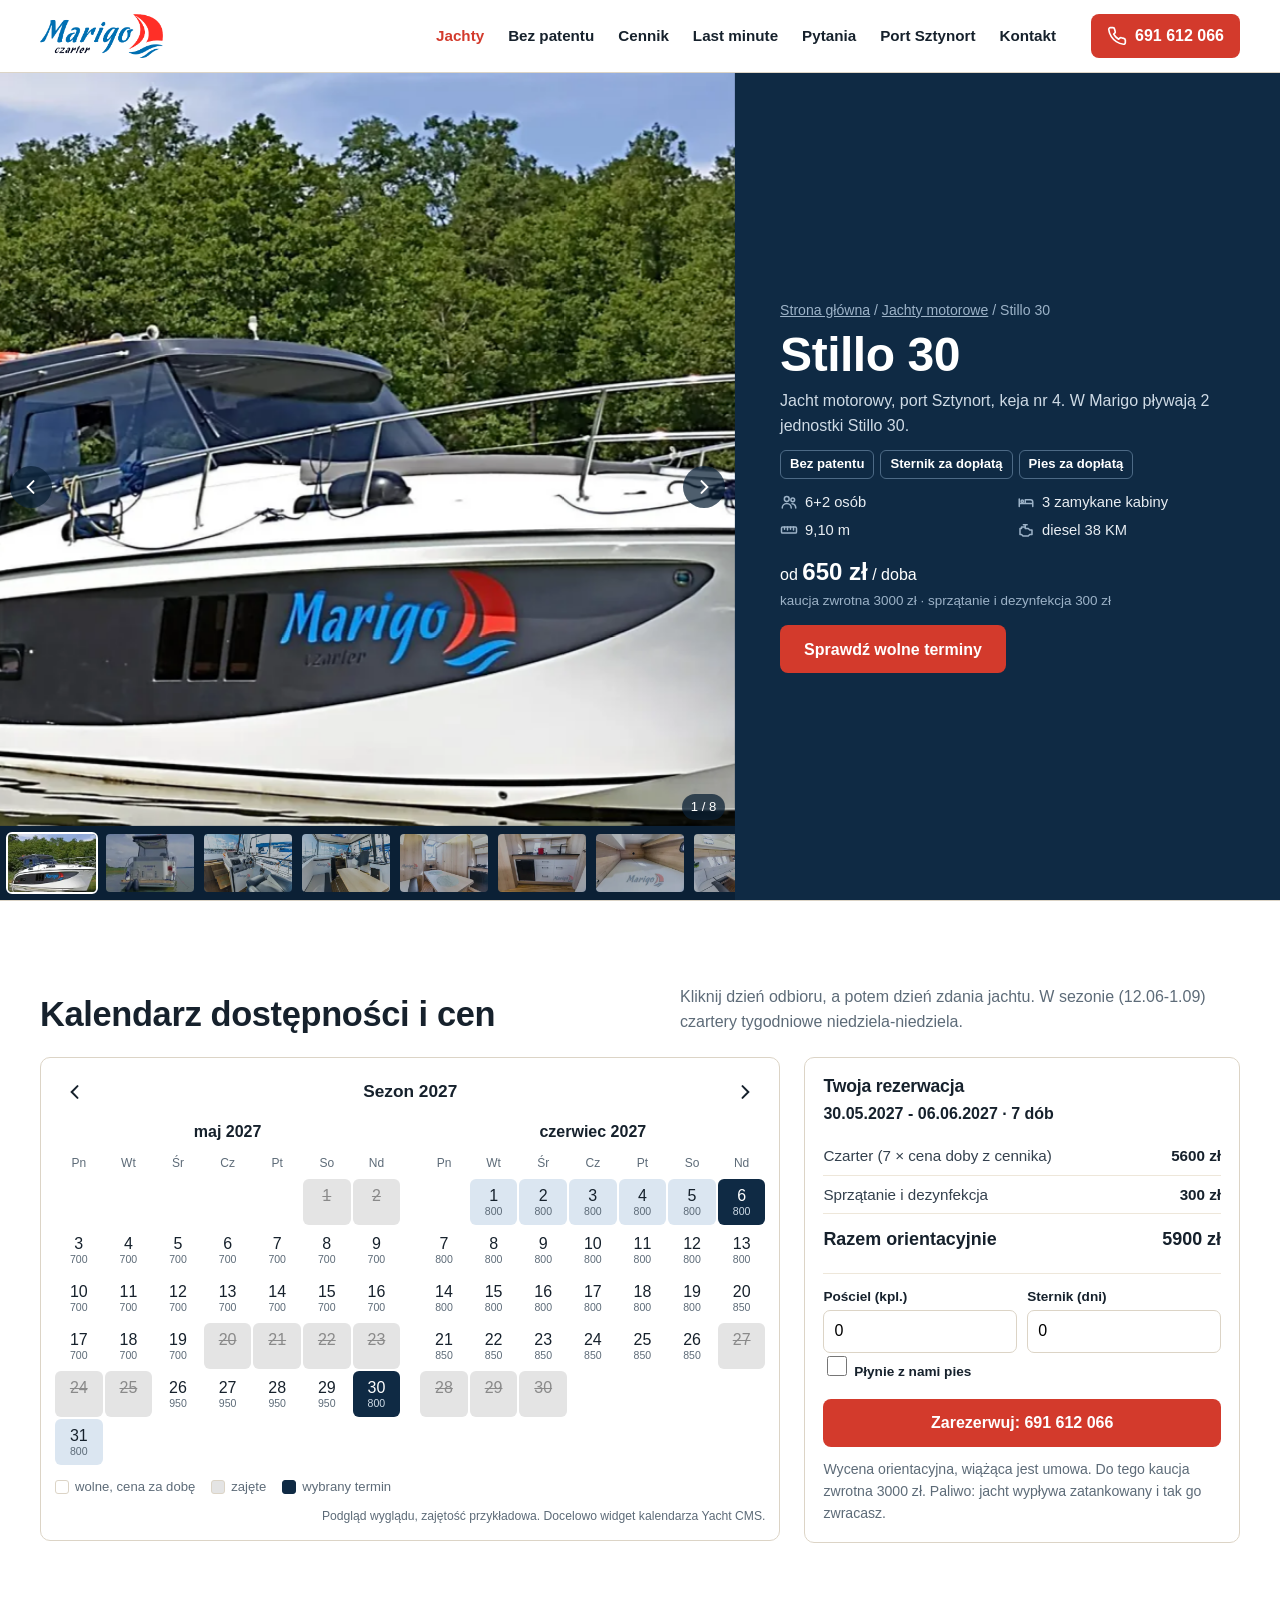
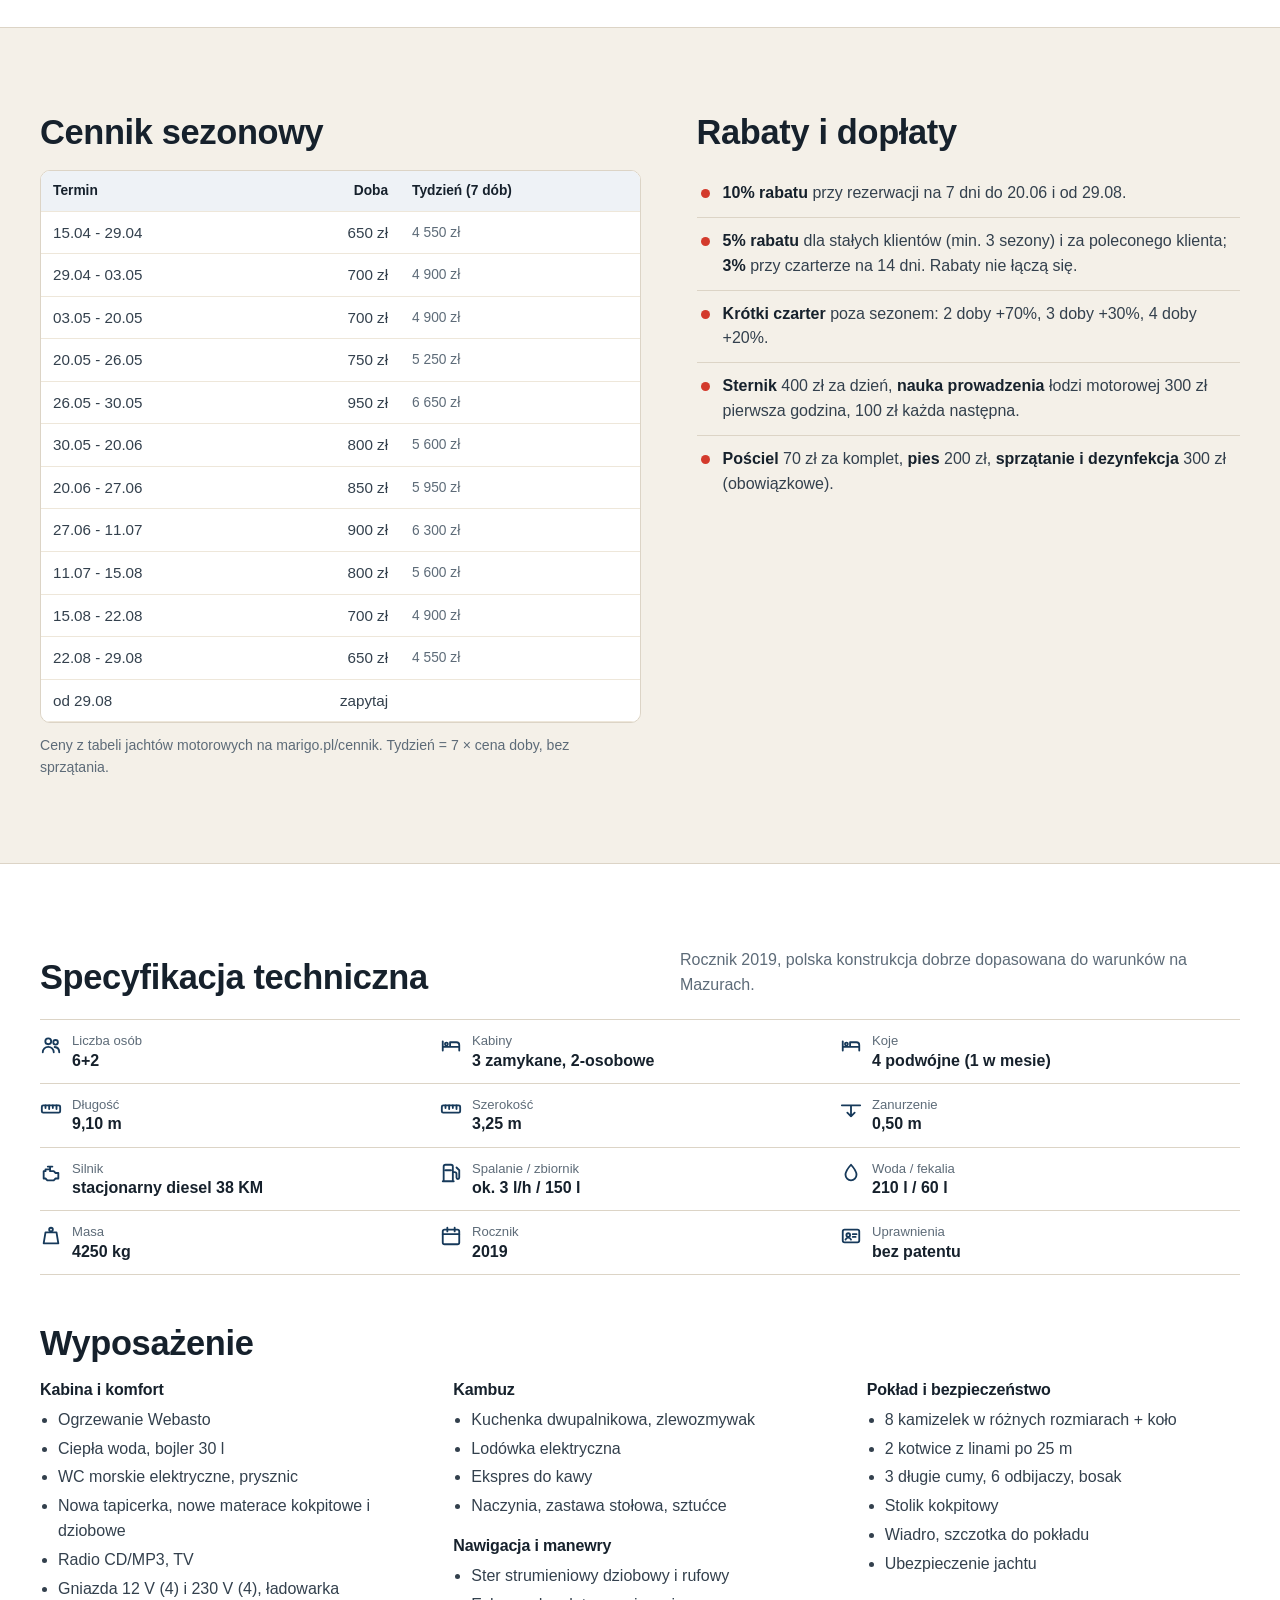
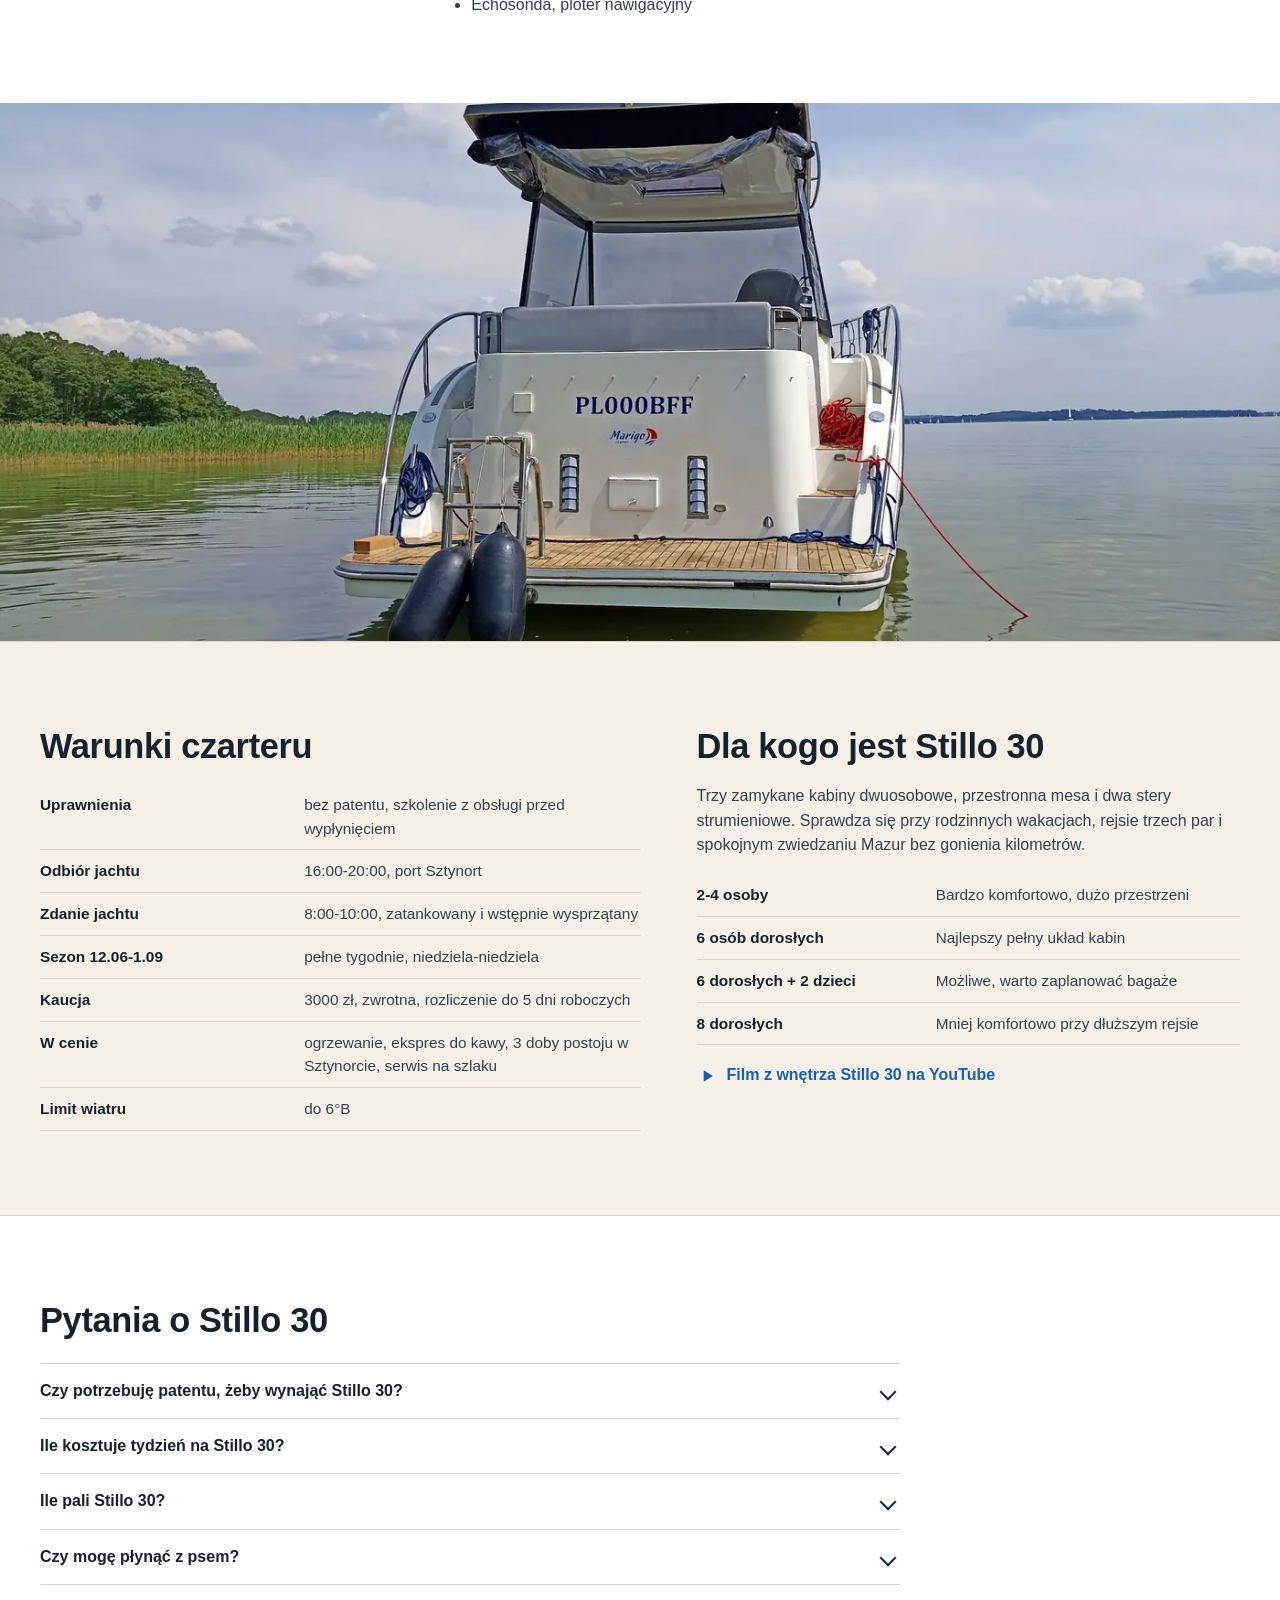
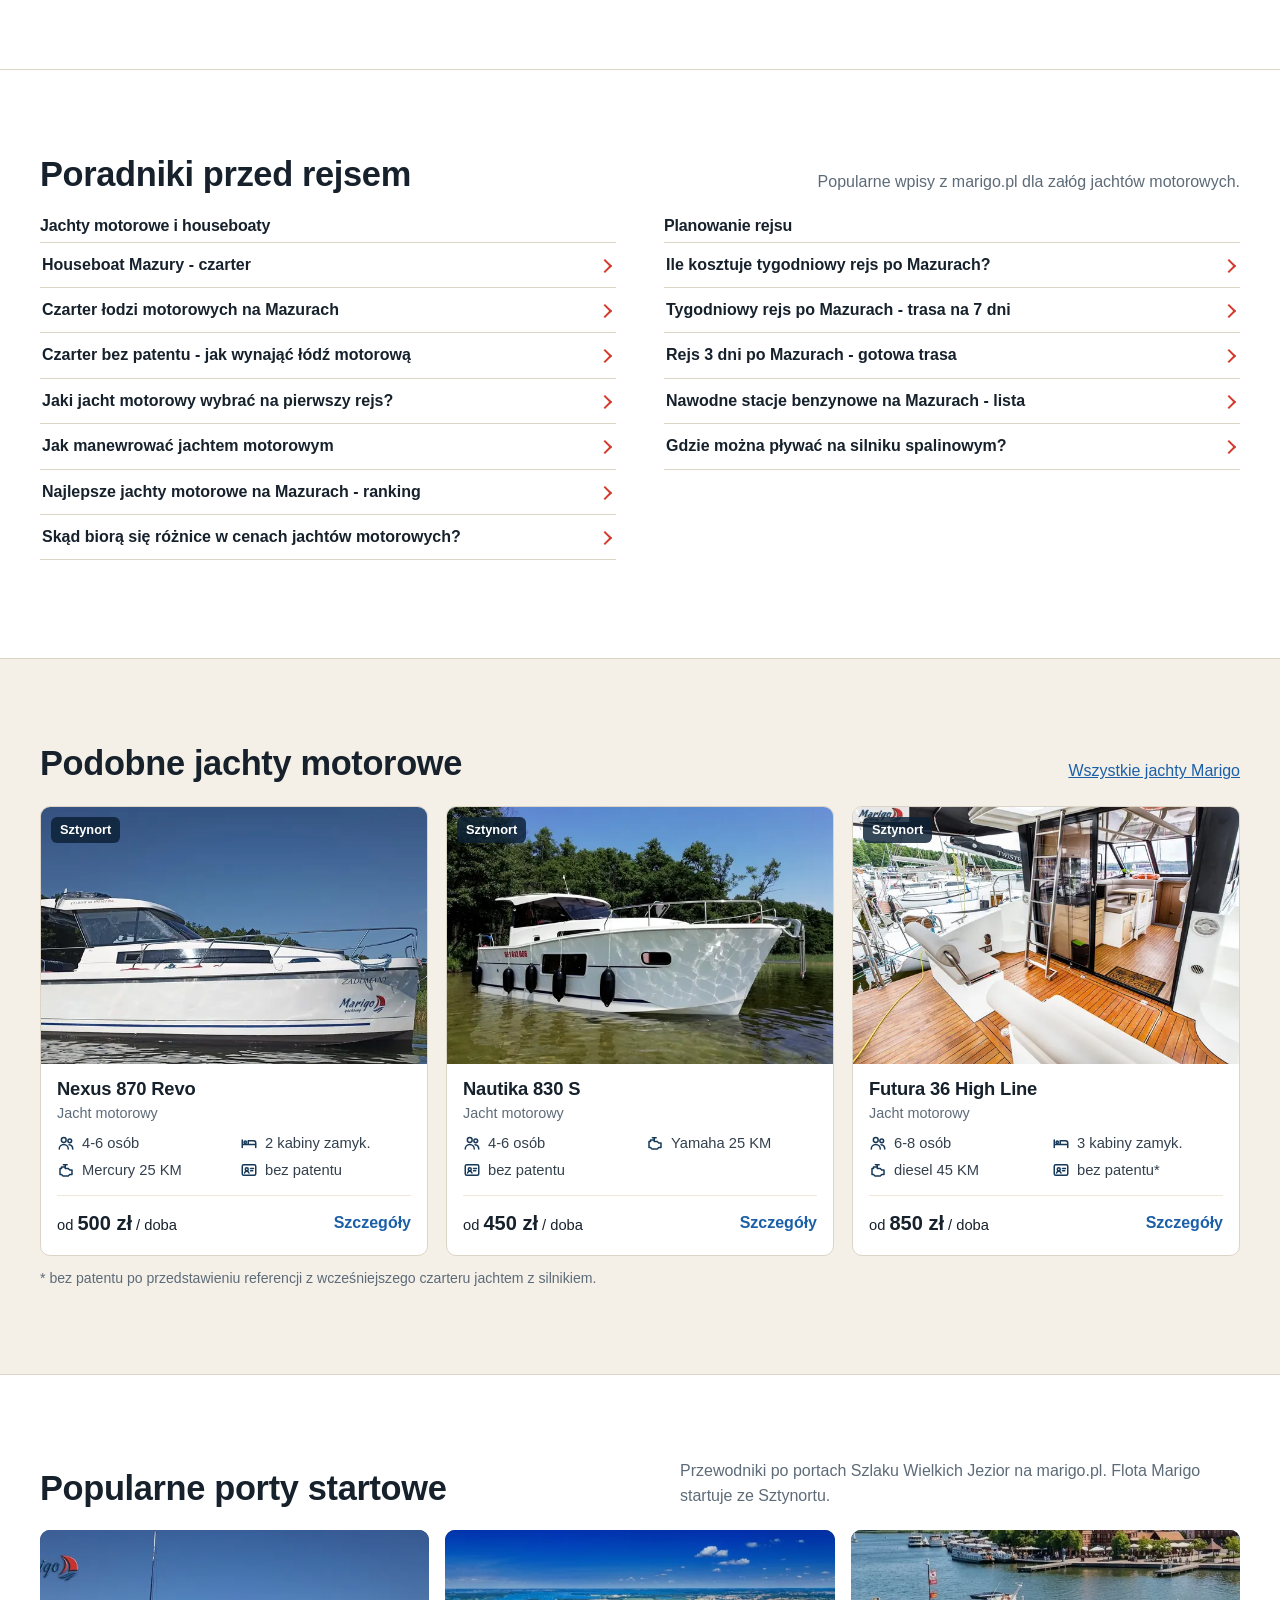
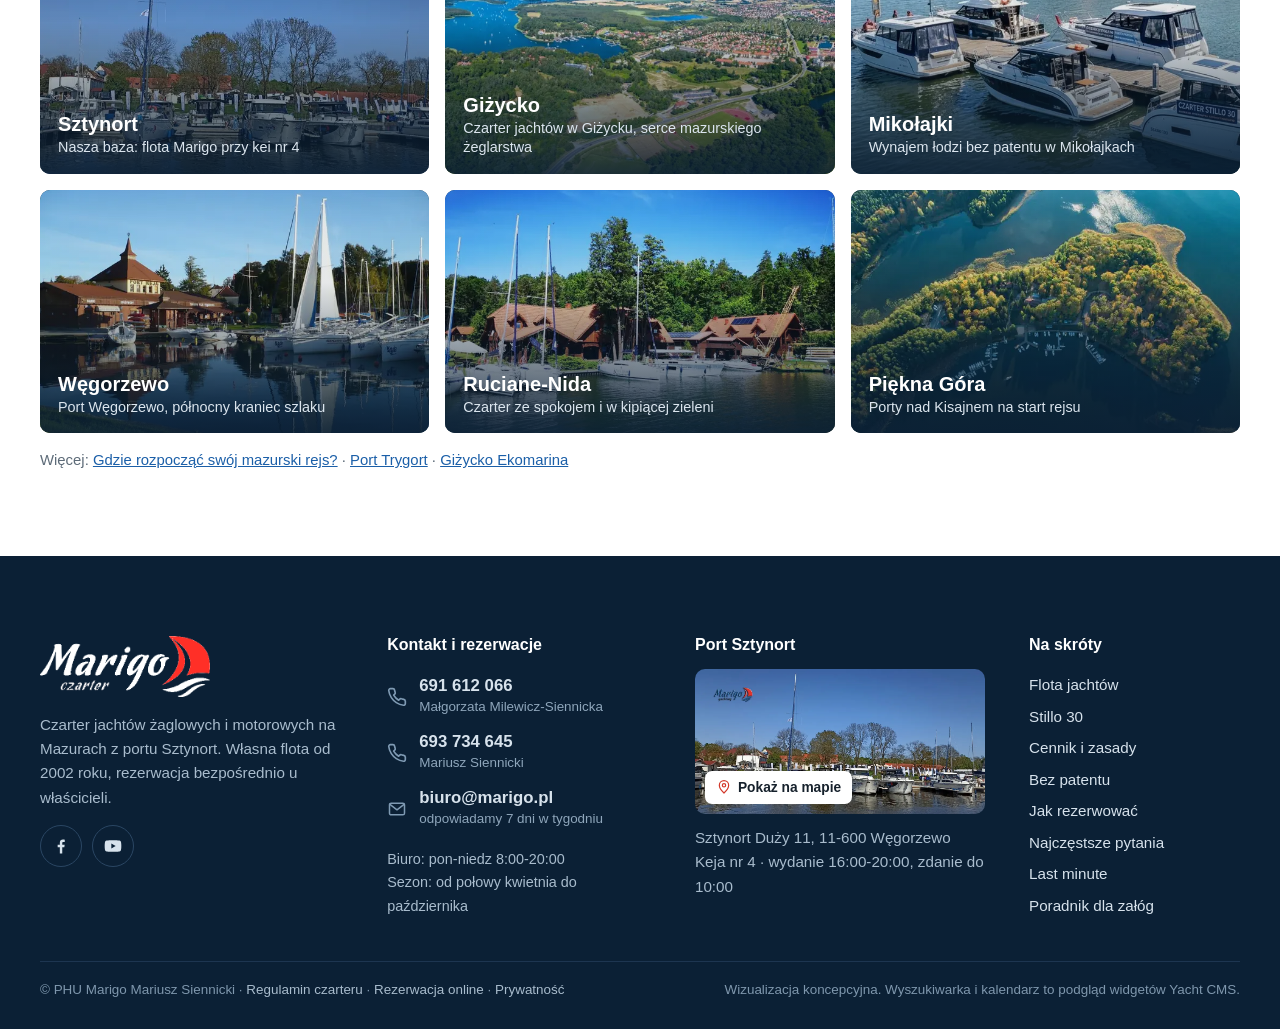
==== commit b3480bf5: "SEO: popularne porty startowe i poradniki z marigo.pl" ====
--- a/jacht.html
+++ b/jacht.html
@@ -249,6 +249,16 @@
     </div>
   </section>
 
+  <section class="sek" id="poradniki">
+    <div class="wrap">
+      <div class="sek-head"><h2>Poradniki przed rejsem</h2><p>Popularne wpisy z marigo.pl dla załóg jachtów motorowych.</p></div>
+      <div class="poradniki">
+        <div><h3>Jachty motorowe i houseboaty</h3><ul><li><a href="https://marigo.pl/houseboat-mazury/" target="_blank" rel="noopener">Houseboat Mazury - czarter</a></li><li><a href="https://marigo.pl/czarter-jachtow-motorowych-mazury/" target="_blank" rel="noopener">Czarter łodzi motorowych na Mazurach</a></li><li><a href="https://marigo.pl/czarter-jachtow-motorowych-mazury/bez-patentu/" target="_blank" rel="noopener">Czarter bez patentu - jak wynająć łódź motorową</a></li><li><a href="https://marigo.pl/jaki-jacht-motorowy-na-pierwszy-rejs/" target="_blank" rel="noopener">Jaki jacht motorowy wybrać na pierwszy rejs?</a></li><li><a href="https://marigo.pl/jak-manewrowac-jachtem-motorowym/" target="_blank" rel="noopener">Jak manewrować jachtem motorowym</a></li><li><a href="https://marigo.pl/ranking-lodzi-motorowych-na-mazurach/" target="_blank" rel="noopener">Najlepsze jachty motorowe na Mazurach - ranking</a></li><li><a href="https://marigo.pl/skad-biora-sie-roznice-w-cenach-jachtow-motorowych-na-mazurach/" target="_blank" rel="noopener">Skąd biorą się różnice w cenach jachtów motorowych?</a></li></ul></div>
+        <div><h3>Planowanie rejsu</h3><ul><li><a href="https://marigo.pl/ile-kosztuje-tygodniowy-rejs-po-mazurach/" target="_blank" rel="noopener">Ile kosztuje tygodniowy rejs po Mazurach?</a></li><li><a href="https://marigo.pl/7-dniowy-rejs-po-mazurach/" target="_blank" rel="noopener">Tygodniowy rejs po Mazurach - trasa na 7 dni</a></li><li><a href="https://marigo.pl/rejs-3-dniowy-mazury/" target="_blank" rel="noopener">Rejs 3 dni po Mazurach - gotowa trasa</a></li><li><a href="https://marigo.pl/nawodne-stacje-benzynowe-mazury/" target="_blank" rel="noopener">Nawodne stacje benzynowe na Mazurach - lista</a></li><li><a href="https://marigo.pl/gdzie-mozna-plywac-na-silniku-spalinowym-na-mazurach/" target="_blank" rel="noopener">Gdzie można pływać na silniku spalinowym?</a></li></ul></div>
+      </div>
+    </div>
+  </section>
+
   <section class="sek sand" id="inne">
     <div class="wrap">
       <div class="sek-head"><h2>Podobne jachty motorowe</h2><p><a href="index.html#flota">Wszystkie jachty Marigo</a></p></div>
@@ -285,6 +295,20 @@
     </div>
   </section>
 
+  <section class="sek" id="porty">
+    <div class="wrap">
+      <div class="sek-head"><h2>Popularne porty startowe</h2><p>Przewodniki po portach Szlaku Wielkich Jezior na marigo.pl. Flota Marigo startuje ze Sztynortu.</p></div>
+      <div class="porty">
+        <a class="port-k" href="index.html#sztynort"><img src="img/port-sztynort-k.webp" alt="Sztynort - port na Mazurach" width="640" height="427" loading="lazy" decoding="async"><span><b>Sztynort</b><small>Nasza baza: flota Marigo przy kei nr 4</small></span></a>
+        <a class="port-k" href="https://marigo.pl/gizycko/" target="_blank" rel="noopener"><img src="img/port-gizycko.webp" alt="Giżycko - port na Mazurach" width="640" height="427" loading="lazy" decoding="async"><span><b>Giżycko</b><small>Czarter jachtów w Giżycku, serce mazurskiego żeglarstwa</small></span></a>
+        <a class="port-k" href="https://marigo.pl/mikolajki/" target="_blank" rel="noopener"><img src="img/port-mikolajki.webp" alt="Mikołajki - port na Mazurach" width="640" height="427" loading="lazy" decoding="async"><span><b>Mikołajki</b><small>Wynajem łodzi bez patentu w Mikołajkach</small></span></a>
+        <a class="port-k" href="https://marigo.pl/port-wegorzewo/" target="_blank" rel="noopener"><img src="img/port-wegorzewo.webp" alt="Węgorzewo - port na Mazurach" width="640" height="427" loading="lazy" decoding="async"><span><b>Węgorzewo</b><small>Port Węgorzewo, północny kraniec szlaku</small></span></a>
+        <a class="port-k" href="https://marigo.pl/ruciane-nida/" target="_blank" rel="noopener"><img src="img/port-ruciane-nida.webp" alt="Ruciane-Nida - port na Mazurach" width="640" height="427" loading="lazy" decoding="async"><span><b>Ruciane-Nida</b><small>Czarter ze spokojem i w kipiącej zieleni</small></span></a>
+        <a class="port-k" href="https://marigo.pl/czarter-piekna-gora/" target="_blank" rel="noopener"><img src="img/port-piekna-gora.webp" alt="Piękna Góra - port na Mazurach" width="640" height="427" loading="lazy" decoding="async"><span><b>Piękna Góra</b><small>Porty nad Kisajnem na start rejsu</small></span></a>
+      </div>
+      <p class="porty-wiecej">Więcej: <a href="https://marigo.pl/gdzie-rozpoczac-swoj-mazurski-rejs/" target="_blank" rel="noopener">Gdzie rozpocząć swój mazurski rejs?</a> · <a href="https://marigo.pl/port-trygort-mazury/" target="_blank" rel="noopener">Port Trygort</a> · <a href="https://marigo.pl/gizycko-ekomarina/" target="_blank" rel="noopener">Giżycko Ekomarina</a></p>
+    </div>
+  </section>
 </main>
 
 <footer class="stopka" id="kontakt">
--- a/style.css
+++ b/style.css
@@ -462,3 +462,26 @@
   .typ-k{aspect-ratio:16/8}
 }
 .js .rv{opacity:.5}
+
+/* porty startowe */
+.porty{display:grid;grid-template-columns:repeat(2,minmax(0,1fr));gap:10px}
+.port-k{position:relative;display:block;border-radius:var(--r);overflow:hidden;aspect-ratio:4/3;color:#fff;text-decoration:none;background:var(--navy)}
+.port-k img{position:absolute;inset:0;width:100%;height:100%;object-fit:cover;transition:transform .6s ease}
+.port-k:after{content:"";position:absolute;inset:0;background:linear-gradient(to top,rgba(11,32,53,.9),rgba(11,32,53,.1) 62%)}
+.port-k span{position:absolute;left:12px;right:12px;bottom:10px;z-index:1}
+.port-k b{display:block;font-size:1.08rem;line-height:1.2}
+.port-k small{display:block;font-size:.8rem;color:#dbe5ee;line-height:1.35;margin-top:2px}
+.port-k:active{transform:scale(.985)}
+@media (hover:hover){.port-k:hover img{transform:scale(1.06)}}
+.porty-wiecej{margin:16px 0 0;font-size:.93rem;color:var(--mut)}
+@media (min-width:900px){.porty{grid-template-columns:repeat(3,minmax(0,1fr));gap:16px}.port-k{aspect-ratio:16/10}.port-k span{left:18px;bottom:16px}.port-k b{font-size:1.25rem}.port-k small{font-size:.9rem}}
+/* poradniki */
+.poradniki{display:grid;grid-template-columns:minmax(0,1fr);gap:8px 48px}
+.poradniki h3{font-size:1rem;margin:0 0 6px}
+.poradniki ul{list-style:none;margin:0 0 14px;padding:0;border-top:1px solid var(--line)}
+.poradniki li{border-bottom:1px solid var(--line)}
+.poradniki a{display:flex;justify-content:space-between;gap:12px;padding:11px 2px;color:var(--ink);text-decoration:none;font-weight:600;line-height:1.4}
+.poradniki a:after{content:"";flex:0 0 auto;width:8px;height:8px;margin:7px 4px 0 0;border-top:2px solid var(--red);border-right:2px solid var(--red);transform:rotate(45deg);transition:transform .2s ease}
+@media (hover:hover){.poradniki a:hover{color:var(--blue)}.poradniki a:hover:after{transform:translateX(3px) rotate(45deg)}}
+@media (min-width:900px){.poradniki{grid-template-columns:repeat(2,minmax(0,1fr))}}
+@media (max-width:599px){.port-k{aspect-ratio:1/1}}
